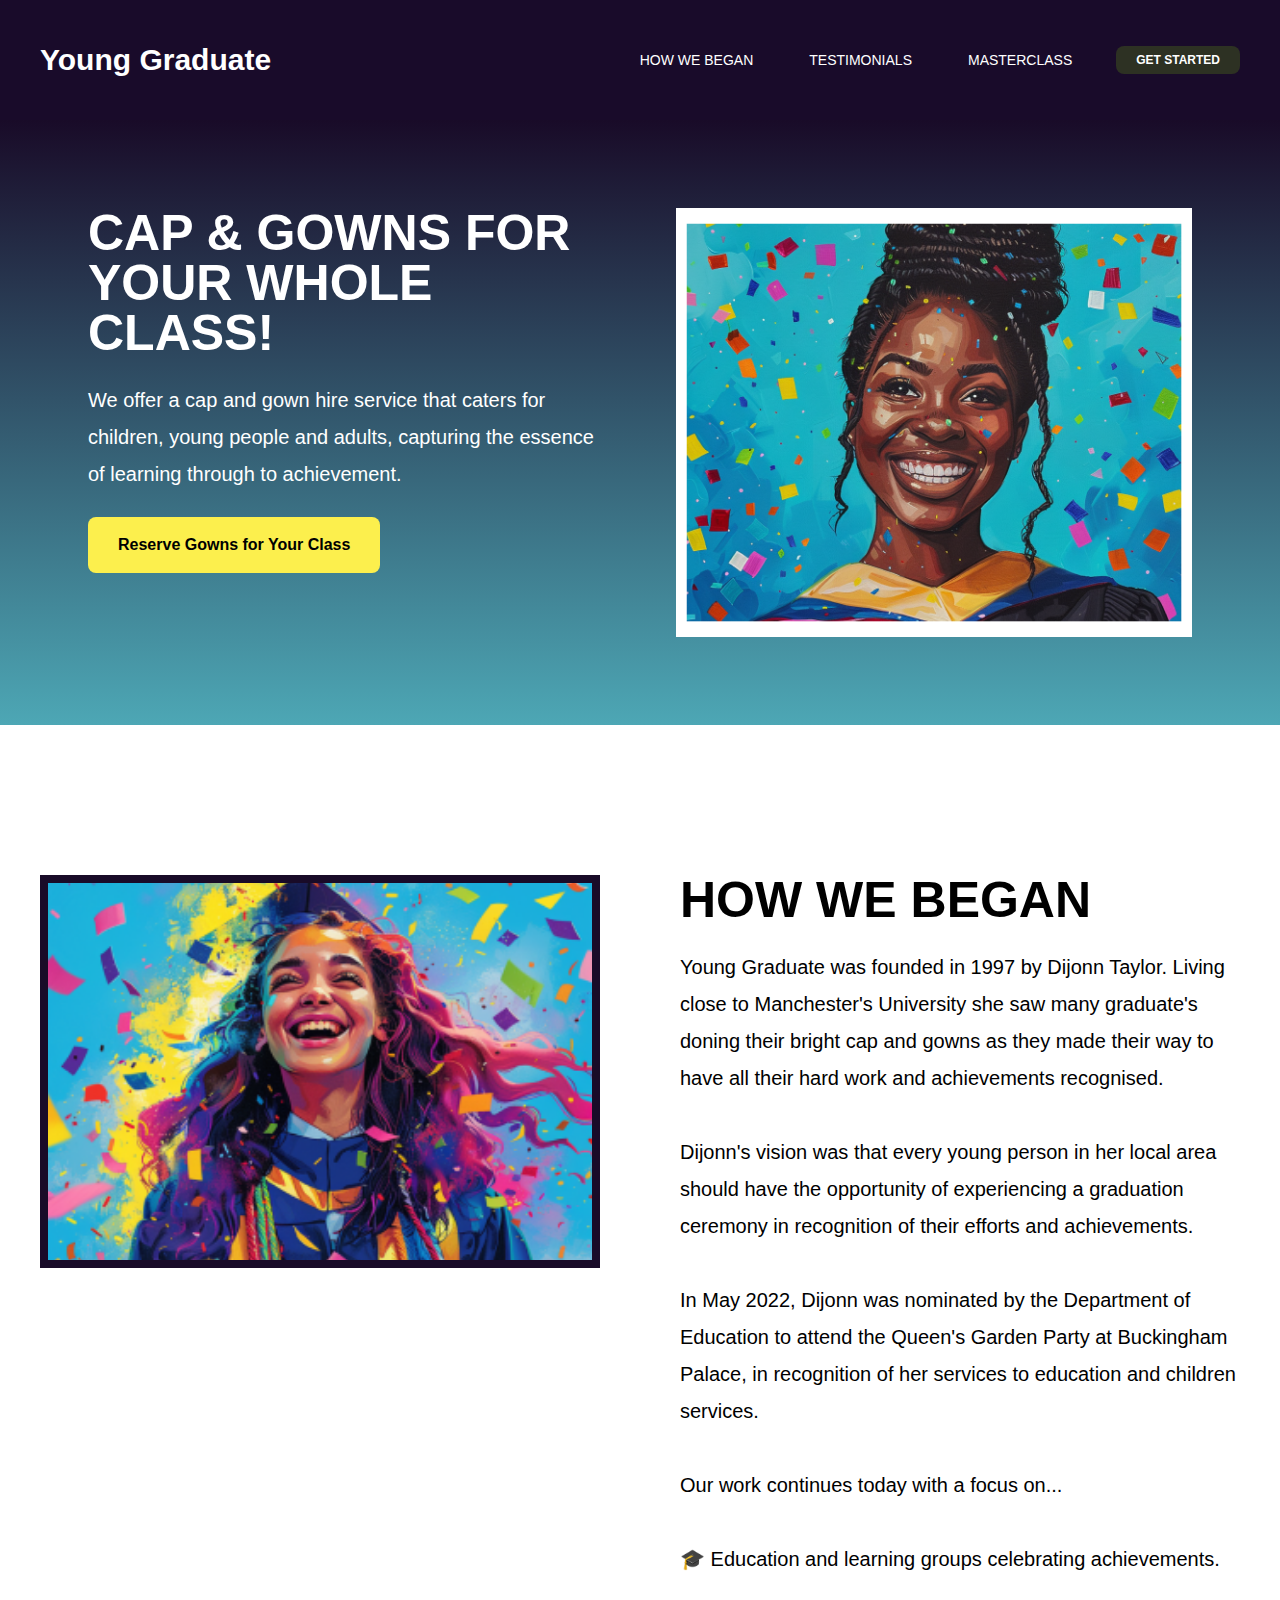
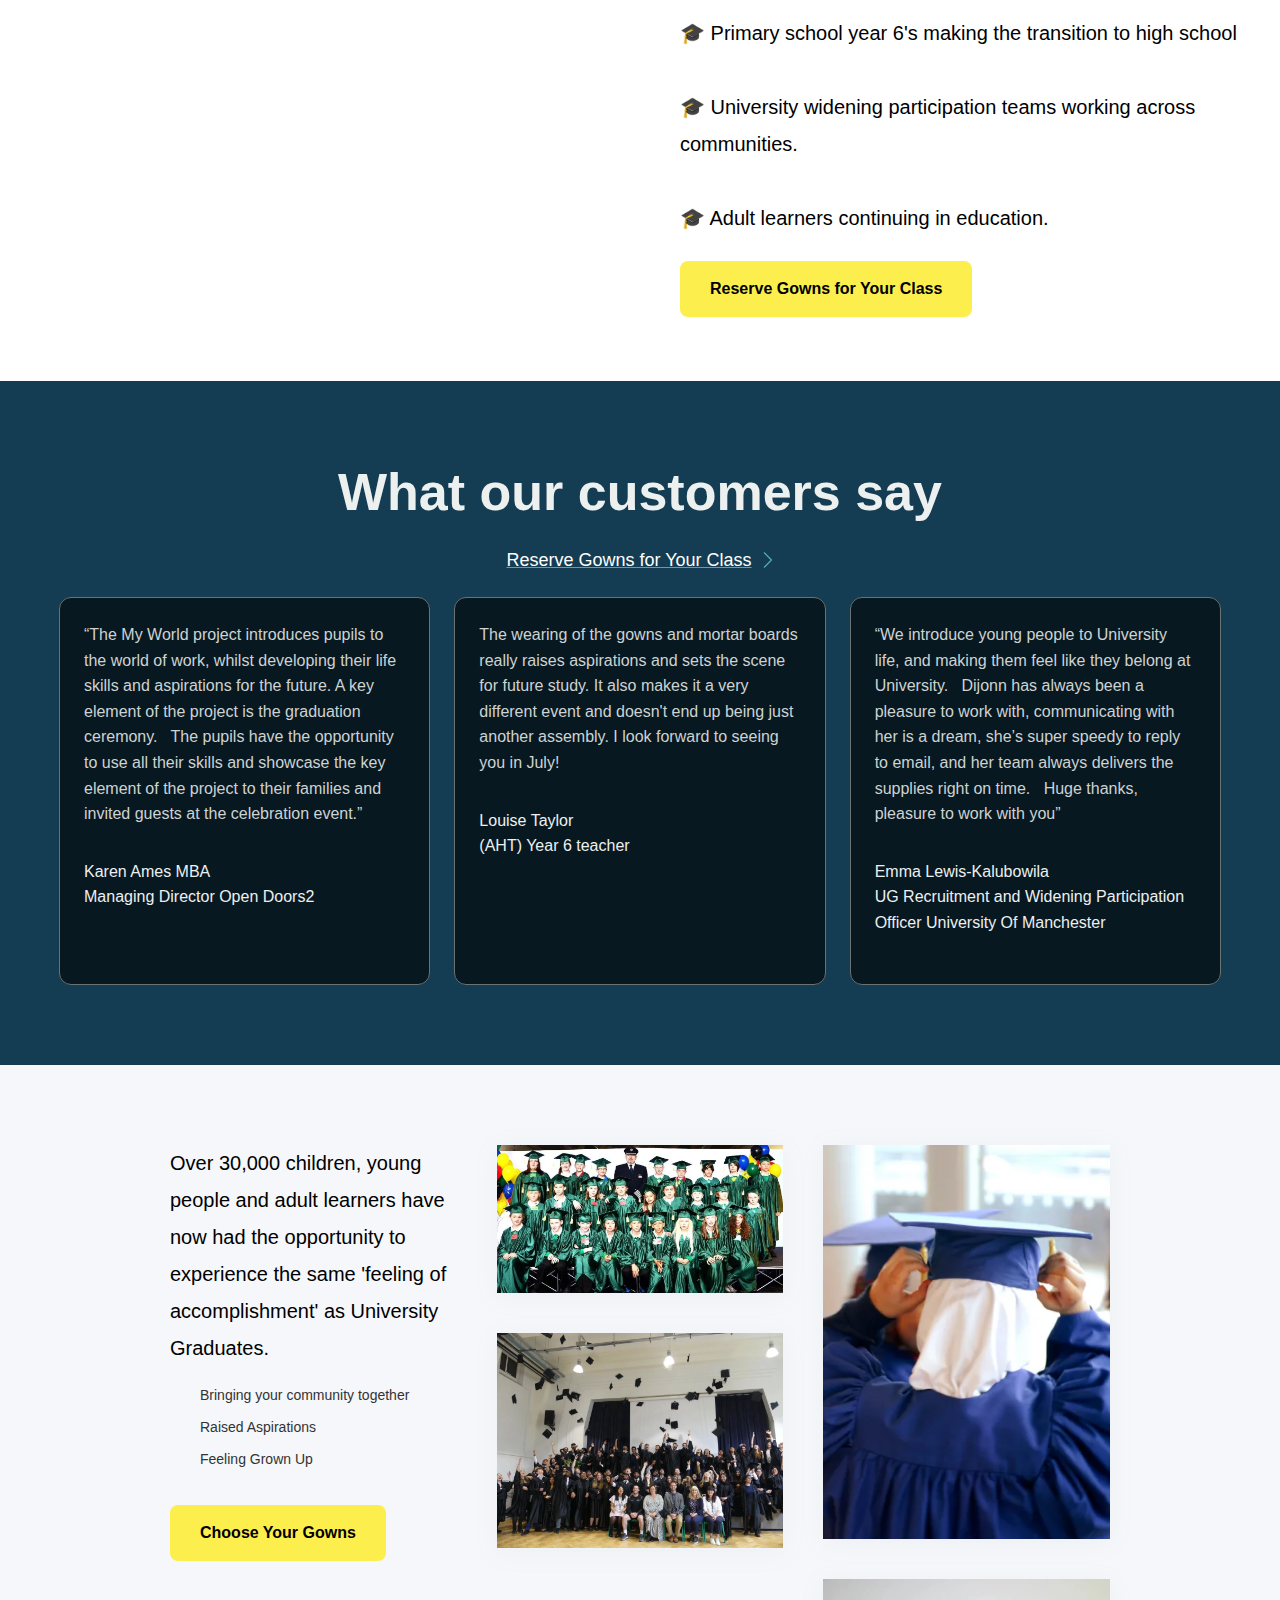
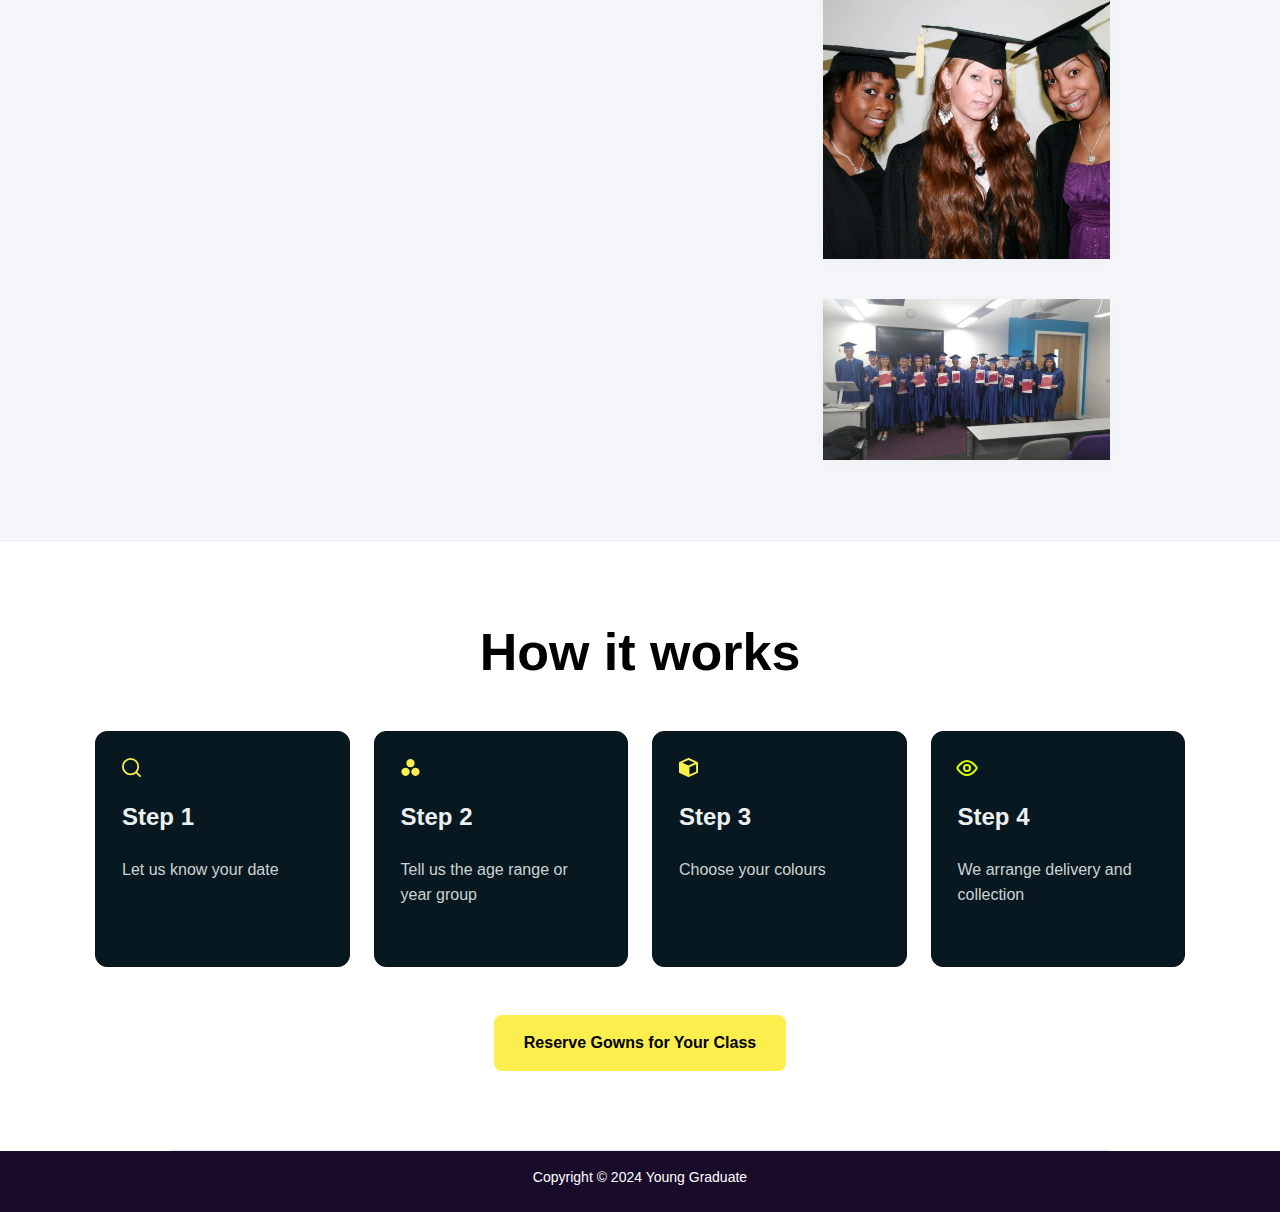
==== index.html @ 4c91e2ab "Add files via upload" ====
<!DOCTYPE html><!--  This site was created in Webflow. https://webflow.com  --><!--  Last Published: Mon Jul 22 2024 13:23:49 GMT+0000 (Coordinated Universal Time)  -->
<html data-wf-page="6639ddc9358cb6821ed180c1" data-wf-site="6639ddc8358cb6821ed180b4">
<head>
  <meta charset="utf-8">
  <title>Young Graduate</title>
  <meta content="width=device-width, initial-scale=1" name="viewport">
  <meta content="Webflow" name="generator">
  <link href="css/normalize.css" rel="stylesheet" type="text/css">
  <link href="css/webflow.css" rel="stylesheet" type="text/css">
  <link href="css/young-graduate.webflow.css" rel="stylesheet" type="text/css">
  <link href="https://fonts.googleapis.com" rel="preconnect">
  <link href="https://fonts.gstatic.com" rel="preconnect" crossorigin="anonymous">
  <script src="https://ajax.googleapis.com/ajax/libs/webfont/1.6.26/webfont.js" type="text/javascript"></script>
  <script type="text/javascript">WebFont.load({  google: {    families: ["Montserrat:100,100italic,200,200italic,300,300italic,400,400italic,500,500italic,600,600italic,700,700italic,800,800italic,900,900italic","Ubuntu:300,300italic,400,400italic,500,500italic,700,700italic","Open Sans:300,300italic,400,400italic,600,600italic,700,700italic,800,800italic","Droid Sans:400,700"]  }});</script>
  <script type="text/javascript">!function(o,c){var n=c.documentElement,t=" w-mod-";n.className+=t+"js",("ontouchstart"in o||o.DocumentTouch&&c instanceof DocumentTouch)&&(n.className+=t+"touch")}(window,document);</script>
  <link href="images/favicon.jpg" rel="shortcut icon" type="image/x-icon">
  <link href="images/webclip.jpg" rel="apple-touch-icon">
</head>
<body>
  <div data-animation="default" data-collapse="medium" data-duration="400" data-easing="ease" data-easing2="ease" role="banner" class="navbar-logo-left-12 w-nav">
    <div class="navbarcontainer-10 w-container">
      <div class="navbar-content-8">
        <div class="navbar-brand-8">
          <h1 class="heading-2">Young Graduate</h1>
        </div>
        <nav role="navigation" class="navbar-menu-8 w-nav-menu">
          <a href="#How" class="navbar-link-10 w-nav-link">
            <div class="text-114">How we began</div>
          </a>
          <a href="#Customers" class="navbar-link-10 w-nav-link">
            <div class="text-114">Testimonials</div>
          </a>
          <a href="masterclass.html" class="navbar-link-10 w-nav-link">
            <div class="text-114">Masterclass</div>
          </a>
          <a href="#" class="navbar-button-6 w-nav-link">
            <div class="text-115">Get started</div>
          </a>
        </nav>
      </div>
      <div class="w-nav-button">
        <div class="w-icon-nav-menu"></div>
      </div>
    </div>
  </div>
  <div class="new-page-11">
    <div class="section-5">
      <div class="container-12">
        <div class="_2-columns-9">
          <div class="column-69">
            <div class="text-116">CAP &amp; GOWNS FOR YOUR WHOLE CLASS!</div>
            <div class="text-117">We offer a cap and gown hire service that caters for children, young people and adults, capturing the essence of learning through to achievement.</div>
            <a href="https://tally.so/r/wblyv0" class="frame-12">
              <div class="text-118">Reserve Gowns for Your Class</div>
            </a>
          </div>
          <div class="column-70"><img src="images/Rectangle-6.png" loading="lazy" width="530" height="429" alt="" srcset="images/Rectangle-6-p-500.png 500w, images/Rectangle-6.png 530w" sizes="(max-width: 479px) 90vw, (max-width: 646px) 82vw, (max-width: 991px) 530px, (max-width: 1919px) 42vw, 516px" class="rectangle-15"></div>
        </div>
      </div>
    </div>
    <section id="How" class="hero-heading-right-6">
      <div class="container-14">
        <div class="column-71">
          <div class="image-wrapper-20"><img src="images/Image_1.png" loading="lazy" width="560" height="392.90045166015625" alt="" class="image-31"></div>
        </div>
        <div class="column-72 hmo">
          <div class="column-72 hmo">
            <div class="text-116 black">HOW WE BEGAN</div>
            <div class="text-117 black">Young Graduate was founded in 1997 by Dijonn Taylor. Living close to Manchester&#x27;s University she saw many graduate&#x27;s doning their bright cap and gowns as they made their way to have all their hard work and achievements recognised.   <br><br>Dijonn&#x27;s vision was that every young person in her local area should have the opportunity of experiencing a graduation ceremony in recognition of their efforts and achievements. <br><br>In May 2022, Dijonn was nominated by the Department of Education to attend the Queen&#x27;s Garden Party at Buckingham Palace, in recognition of her services to education and children services.<br><br>Our work continues today with a focus on...<br>‍<br>🎓 Education and learning groups celebrating achievements.<br>‍<br>🎓 Primary school year 6&#x27;s making the transition to high school<br>‍<br>🎓 University widening participation teams working across communities.<br>‍<br>🎓 Adult learners continuing in education.</div>
          </div>
          <a href="https://tally.so/r/wblyv0" class="frame-12">
            <div class="text-118">Reserve Gowns for Your Class</div>
          </a>
        </div>
      </div>
    </section>
    <section id="Customers" class="testimonial-column-light-4">
      <div class="fn-section overflow-none customers">
        <div class="fn-container-grid">
          <div id="w-node-_01c81bce-4d0f-d58e-8765-a3ea8e7ef500-1ed180c1" class="fn-column-center">
            <h2 class="fn-heading-2">What our customers say</h2>
            <a data-w-id="01c81bce-4d0f-d58e-8765-a3ea8e7ef507" href="https://tally.so/r/wblyv0" class="fn-link-with-arrow w-inline-block">
              <div class="text-block">Reserve Gowns for Your Class</div>
              <div class="fn-link-arrow w-embed"><svg width="100%" height="100%" viewbox="0 0 7 13" fill="none" xmlns="http://www.w3.org/2000/svg">
                  <path d="M1 11.5L6 6.5L1 1.5" stroke="currentColor" stroke-linecap="square" stroke-linejoin="round"></path>
                </svg></div>
            </a>
          </div>
          <div id="w-node-_01c81bce-4d0f-d58e-8765-a3ea8e7ef50b-1ed180c1" class="fn-testimonial-wrapper">
            <a href="#" class="fn-slide-item-wrapper-testimonial w-inline-block">
              <p class="fn-paragraph">“The My World project introduces pupils to the world of work, whilst developing their life skills and aspirations for the future. A key element of the project is the graduation ceremony.   The pupils have the opportunity to use all their skills and showcase the key element of the project to their families and invited guests at the celebration event.”</p>
              <div class="fn-author-wrapper">
                <div class="fn-column">
                  <div>Karen Ames MBA </div>
                  <div>Managing Director Open Doors2</div>
                </div>
              </div>
              <div class="spacer-s"></div>
            </a>
            <a href="#" class="fn-slide-item-wrapper-testimonial w-inline-block">
              <p class="fn-paragraph">The wearing of the gowns and mortar boards really raises aspirations and sets the scene for future study. It also makes it a very different event and doesn&#x27;t end up being just another assembly. I look forward to seeing you in July!</p>
              <div class="fn-author-wrapper">
                <div class="fn-column">
                  <div>Louise Taylor </div>
                  <div>(AHT) Year 6 teacher</div>
                </div>
              </div>
            </a>
            <a href="#" class="fn-slide-item-wrapper-testimonial w-inline-block">
              <p class="fn-paragraph">“We introduce young people to University life, and making them feel like they belong at University.   Dijonn has always been a pleasure to work with, communicating with her is a dream, she’s super speedy to reply to email, and her team always delivers the supplies right on time.   Huge thanks, pleasure to work with you”</p>
              <div class="fn-author-wrapper">
                <div class="fn-column">
                  <div>Emma Lewis-Kalubowila</div>
                  <div>UG Recruitment and Widening Participation Officer University Of Manchester</div>
                </div>
              </div>
              <div class="spacer-s"></div>
            </a>
          </div>
        </div>
      </div>
    </section>
    <section class="gallery-overview">
      <div class="container-17">
        <div class="gallery-wrapper">
          <div id="w-node-_75c6234e-f6b8-1901-1a26-74a6c332af6a-1ed180c1" class="gallery-block">
            <p class="text-117 black">Over 30,000 children, young people and adult learners have now had the opportunity to experience the same &#x27;feeling of accomplishment&#x27; as University Graduates.<br></p>
            <div class="gallery-features-block">
              <ul role="list" class="gallery-list w-list-unstyled">
                <li>
                  <div class="gallery-feature">Bringing your community together</div>
                </li>
                <li>
                  <div class="gallery-feature">Raised Aspirations</div>
                </li>
                <li>
                  <div class="gallery-feature">Feeling Grown Up</div>
                </li>
              </ul>
            </div>
            <a href="https://tally.so/r/wblyv0" class="frame-12">
              <div class="text-124">Choose Your Gowns </div>
            </a>
          </div>
          <div id="w-node-_75c6234e-f6b8-1901-1a26-74a6c332af7c-1ed180c1" class="gallery-grid"><img src="images/1721159788851_1.webp" loading="lazy" id="w-node-_75c6234e-f6b8-1901-1a26-74a6c332af7d-1ed180c1" sizes="(max-width: 479px) 94vw, (max-width: 767px) 45vw, (max-width: 991px) 43vw, (max-width: 1919px) 29vw, 286.6640625px" alt="" srcset="images/1721159788851_11721159788851.webp 500w, images/1721159788851_11721159788851.webp 800w, images/1721159788851_11721159788851.webp 1080w, images/1721159788851_1.webp 1511w" class="gallery-image shadow-two"><img src="images/1721159788202_1.webp" loading="lazy" id="w-node-_75c6234e-f6b8-1901-1a26-74a6c332af7e-1ed180c1" sizes="(max-width: 479px) 94vw, (max-width: 767px) 45vw, (max-width: 991px) 43vw, (max-width: 1919px) 29vw, 286.6640625px" alt="" srcset="images/1721159788202_11721159788202.webp 500w, images/1721159788202_11721159788202.webp 800w, images/1721159788202_11721159788202.webp 1080w, images/1721159788202_11721159788202.webp 1600w, images/1721159788202_11721159788202.webp 2000w, images/1721159788202_1.webp 2048w" class="gallery-image shadow-two"><img src="images/5baa3e7d6bf0beec39642d94_Grown-3_1.webp" loading="lazy" id="w-node-_75c6234e-f6b8-1901-1a26-74a6c332af80-1ed180c1" sizes="(max-width: 479px) 94vw, (max-width: 767px) 45vw, (max-width: 991px) 43vw, (max-width: 1919px) 29vw, 286.6640625px" alt="" srcset="images/5baa3e7d6bf0beec39642d94_Grown-3_15baa3e7d6bf0beec39642d94_Grown-3.webp 500w, images/5baa3e7d6bf0beec39642d94_Grown-3_15baa3e7d6bf0beec39642d94_Grown-3.webp 800w, images/5baa3e7d6bf0beec39642d94_Grown-3_1.webp 1000w" class="gallery-image shadow-two"></div>
          <div id="w-node-_75c6234e-f6b8-1901-1a26-74a6c332af81-1ed180c1" class="gallery-grid"><img src="images/YoungGradImg-2.webp" loading="lazy" id="w-node-_75c6234e-f6b8-1901-1a26-74a6c332af82-1ed180c1" alt="" class="gallery-image shadow-two"><img src="images/Grown-p-1600_1.webp" loading="lazy" width="652.5" id="w-node-_75c6234e-f6b8-1901-1a26-74a6c332af84-1ed180c1" alt="" srcset="images/Grown-p-1600_1-p-1600.webp 500w, images/Grown-p-1600_1-p-1600.webp 800w, images/Grown-p-1600_1-p-1600.webp 1080w, images/Grown-p-1600_1.webp 1600w" sizes="(max-width: 479px) 94vw, (max-width: 767px) 45vw, (max-width: 991px) 43vw, (max-width: 1919px) 29vw, 286.6640625px" class="gallery-image shadow-two"><img src="images/1584696976086_1.webp" loading="lazy" id="w-node-_75c6234e-f6b8-1901-1a26-74a6c332af85-1ed180c1" sizes="(max-width: 479px) 94vw, (max-width: 767px) 45vw, (max-width: 991px) 43vw, (max-width: 1919px) 29vw, 286.6640625px" alt="" srcset="images/1584696976086_11584696976086.webp 500w, images/1584696976086_11584696976086.webp 800w, images/1584696976086_11584696976086.webp 1080w, images/1584696976086_1.webp 1536w" class="gallery-image shadow-two"></div>
        </div>
      </div>
    </section>
    <div id="Work" class="fn-section">
      <div class="fn-container-grid">
        <div id="w-node-_9ce331f0-95e3-65b1-43a9-a5beef39ff6e-1ed180c1" class="fn-column heading">
          <h2 class="fn-heading-6">How it works</h2>
        </div>
        <a id="w-node-_9ce331f0-95e3-65b1-43a9-a5beef39ff73-1ed180c1" href="#" class="fn-features-card w-inline-block">
          <div class="fn-features-icon w-embed"><svg width="100%" height="100%" viewbox="0 0 21 21" fill="none" xmlns="http://www.w3.org/2000/svg">
              <path d="M20 20L15.514 15.506M18 9.5C18 11.7543 17.1045 13.9163 15.5104 15.5104C13.9163 17.1045 11.7543 18 9.5 18C7.24566 18 5.08365 17.1045 3.48959 15.5104C1.89553 13.9163 1 11.7543 1 9.5C1 7.24566 1.89553 5.08365 3.48959 3.48959C5.08365 1.89553 7.24566 1 9.5 1C11.7543 1 13.9163 1.89553 15.5104 3.48959C17.1045 5.08365 18 7.24566 18 9.5V9.5Z" stroke="currentColor" stroke-width="2" stroke-linecap="round"></path>
            </svg></div>
          <div class="fn-heading-5">Step 1</div>
          <p class="fn-paragraph">Let us know your date</p>
        </a>
        <a id="w-node-_9ce331f0-95e3-65b1-43a9-a5beef39ff7d-1ed180c1" href="#" class="fn-features-card w-inline-block">
          <div class="fn-features-icon w-embed"><svg width="100%" height="100%" viewbox="0 0 22 20" fill="none" xmlns="http://www.w3.org/2000/svg">
              <path d="M15.7998 5.04414C15.7998 2.40414 13.6518 0.244141 10.9998 0.244141C8.3478 0.244141 6.1998 2.40414 6.1998 5.04414C6.1998 7.69614 8.3478 9.84414 10.9998 9.84414C13.6518 9.84414 15.7998 7.69614 15.7998 5.04414ZM2.8878 10.7921C2.34138 11.1061 1.86223 11.5248 1.47778 12.0242C1.09332 12.5236 0.811101 13.0938 0.64726 13.7024C0.48342 14.3109 0.441176 14.9458 0.522946 15.5707C0.604716 16.1956 0.808895 16.7982 1.1238 17.3441C1.76052 18.4483 2.80967 19.2544 4.04058 19.5852C5.27148 19.916 6.58337 19.7444 7.6878 19.1081C8.23387 18.7922 8.71236 18.3718 9.09594 17.8709C9.47953 17.3701 9.76069 16.7986 9.92338 16.189C10.0861 15.5795 10.1271 14.9439 10.0441 14.3185C9.96116 13.6931 9.75581 13.0902 9.4398 12.5441C8.1198 10.2521 5.1798 9.47214 2.8878 10.7921ZM14.3118 19.1081C16.6158 20.4281 19.5438 19.6481 20.8758 17.3561C22.1958 15.0521 21.4158 12.1241 19.1118 10.7921C16.8198 9.47214 13.8798 10.2521 12.5598 12.5441C12.2438 13.0902 12.0384 13.6931 11.9555 14.3185C11.8725 14.9439 11.9135 15.5795 12.0762 16.189C12.2389 16.7986 12.5201 17.3701 12.9037 17.8709C13.2872 18.3718 13.7657 18.7922 14.3118 19.1081Z" fill="currentColor"></path>
            </svg></div>
          <div class="fn-heading-5">Step 2</div>
          <p class="fn-paragraph">Tell us the age range or year group</p>
        </a>
        <a id="w-node-_9ce331f0-95e3-65b1-43a9-a5beef39ff87-1ed180c1" href="#" class="fn-features-card w-inline-block">
          <div class="fn-features-icon w-embed"><svg width="100%" height="100%" viewbox="0 0 20 20" fill="none" xmlns="http://www.w3.org/2000/svg">
              <path d="M19.406 4.08626L10.406 0.0862548C10.278 0.0293847 10.1395 0 9.9995 0C9.85946 0 9.72097 0.0293847 9.593 0.0862548L0.593 4.08626C0.573 4.09525 0.559 4.11025 0.539 4.12125C0.511 4.13525 0.481 4.14425 0.455 4.16125C0.433 4.17625 0.416 4.19526 0.395 4.21126C0.321903 4.26558 0.257789 4.33104 0.205 4.40526C0.185 4.43326 0.164 4.45825 0.146 4.48625C0.116237 4.5391 0.0908196 4.59429 0.0699999 4.65125C0.0609999 4.67825 0.047 4.70326 0.039 4.73026C0.0138855 4.81809 0.000766547 4.90891 0 5.00025V15.0003C0 15.3963 0.232 15.7533 0.594 15.9143L9.594 19.9143C9.724 19.9723 9.862 20.0003 10 20.0003C10.1392 19.9967 10.2762 19.964 10.402 19.9043L10.406 19.9143L19.406 15.9143C19.5829 15.8358 19.7332 15.7077 19.8386 15.5454C19.9441 15.3832 20.0002 15.1938 20 15.0003V5.00025C20.0002 4.80674 19.9441 4.61735 19.8386 4.4551C19.7332 4.29284 19.5829 4.16471 19.406 4.08626ZM10 2.09525L16.538 5.00025L10 7.90525L8.692 7.32425L3.463 5.00025L10 2.09525ZM11 17.4613V9.65025L18 6.53925V14.3513L11 17.4613Z" fill="currentColor"></path>
            </svg></div>
          <div class="fn-heading-5">Step 3</div>
          <p class="fn-paragraph">Choose your colours</p>
        </a>
        <a id="w-node-_9ce331f0-95e3-65b1-43a9-a5beef39ff91-1ed180c1" href="#" class="fn-features-card w-inline-block">
          <div class="fn-features-icon w-embed"><svg width="22" height="16" viewbox="0 0 22 16" fill="none" xmlns="http://www.w3.org/2000/svg">
              <path d="M20.2565 6.962C20.7305 7.582 20.7305 8.419 20.2565 9.038C18.7635 10.987 15.1815 15 10.9995 15C6.81752 15 3.23552 10.987 1.74252 9.038C1.51191 8.74113 1.38672 8.37592 1.38672 8C1.38672 7.62408 1.51191 7.25887 1.74252 6.962C3.23552 5.013 6.81752 1 10.9995 1C15.1815 1 18.7635 5.013 20.2565 6.962V6.962Z" stroke="#DDFF00" stroke-width="2" stroke-linecap="round" stroke-linejoin="round"></path>
              <path d="M11 11C12.6569 11 14 9.65685 14 8C14 6.34315 12.6569 5 11 5C9.34315 5 8 6.34315 8 8C8 9.65685 9.34315 11 11 11Z" stroke="#DDFF00" stroke-width="2" stroke-linecap="round" stroke-linejoin="round"></path>
            </svg></div>
          <div class="fn-heading-5">Step 4</div>
          <p class="fn-paragraph">We arrange delivery and collection</p>
        </a>
      </div>
      <a href="https://tally.so/r/wblyv0" class="frame-12">
        <div class="text-124">Reserve Gowns for Your Class</div>
      </a>
    </div>
    <div class="footer-3 home">
      <div class="copyright-8">
        <div class="text-129">Copyright © 2024 Young Graduate</div>
      </div>
    </div>
  </div>
  <script src="https://d3e54v103j8qbb.cloudfront.net/js/jquery-3.5.1.min.dc5e7f18c8.js?site=6639ddc8358cb6821ed180b4" type="text/javascript" integrity="sha256-9/aliU8dGd2tb6OSsuzixeV4y/faTqgFtohetphbbj0=" crossorigin="anonymous"></script>
  <script src="js/webflow.js" type="text/javascript"></script>
</body>
</html>
---- css/webflow.css ----
@font-face {
  font-family: 'webflow-icons';
  src: url("[data-uri]") format('truetype');
  font-weight: normal;
  font-style: normal;
}
[class^="w-icon-"],
[class*=" w-icon-"] {
  /* use !important to prevent issues with browser extensions that change fonts */
  font-family: 'webflow-icons' !important;
  speak: none;
  font-style: normal;
  font-weight: normal;
  font-variant: normal;
  text-transform: none;
  line-height: 1;
  /* Better Font Rendering =========== */
  -webkit-font-smoothing: antialiased;
  -moz-osx-font-smoothing: grayscale;
}
.w-icon-slider-right:before {
  content: "\e600";
}
.w-icon-slider-left:before {
  content: "\e601";
}
.w-icon-nav-menu:before {
  content: "\e602";
}
.w-icon-arrow-down:before,
.w-icon-dropdown-toggle:before {
  content: "\e603";
}
.w-icon-file-upload-remove:before {
  content: "\e900";
}
.w-icon-file-upload-icon:before {
  content: "\e903";
}
* {
  -webkit-box-sizing: border-box;
  -moz-box-sizing: border-box;
  box-sizing: border-box;
}
html {
  height: 100%;
}
body {
  margin: 0;
  min-height: 100%;
  background-color: #fff;
  font-family: Arial, sans-serif;
  font-size: 14px;
  line-height: 20px;
  color: #333;
}
img {
  max-width: 100%;
  vertical-align: middle;
  display: inline-block;
}
html.w-mod-touch * {
  background-attachment: scroll !important;
}
.w-block {
  display: block;
}
.w-inline-block {
  max-width: 100%;
  display: inline-block;
}
.w-clearfix:before,
.w-clearfix:after {
  content: " ";
  display: table;
  grid-column-start: 1;
  grid-row-start: 1;
  grid-column-end: 2;
  grid-row-end: 2;
}
.w-clearfix:after {
  clear: both;
}
.w-hidden {
  display: none;
}
.w-button {
  display: inline-block;
  padding: 9px 15px;
  background-color: #3898EC;
  color: white;
  border: 0;
  line-height: inherit;
  text-decoration: none;
  cursor: pointer;
  border-radius: 0;
}
input.w-button {
  -webkit-appearance: button;
}
html[data-w-dynpage] [data-w-cloak] {
  color: transparent !important;
}
.w-code-block {
  margin: unset;
}
pre.w-code-block code {
  all: inherit;
}
.w-webflow-badge,
.w-webflow-badge * {
  position: static;
  left: auto;
  top: auto;
  right: auto;
  bottom: auto;
  z-index: auto;
  display: block;
  visibility: visible;
  overflow: visible;
  overflow-x: visible;
  overflow-y: visible;
  box-sizing: border-box;
  width: auto;
  height: auto;
  max-height: none;
  max-width: none;
  min-height: 0;
  min-width: 0;
  margin: 0;
  padding: 0;
  float: none;
  clear: none;
  border: 0 none transparent;
  border-radius: 0;
  background: none;
  background-image: none;
  background-position: 0% 0%;
  background-size: auto auto;
  background-repeat: repeat;
  background-origin: padding-box;
  background-clip: border-box;
  background-attachment: scroll;
  background-color: transparent;
  box-shadow: none;
  opacity: 1;
  transform: none;
  transition: none;
  direction: ltr;
  font-family: inherit;
  font-weight: inherit;
  color: inherit;
  font-size: inherit;
  line-height: inherit;
  font-style: inherit;
  font-variant: inherit;
  text-align: inherit;
  letter-spacing: inherit;
  text-decoration: inherit;
  text-indent: 0;
  text-transform: inherit;
  list-style-type: disc;
  text-shadow: none;
  font-smoothing: auto;
  vertical-align: baseline;
  cursor: inherit;
  white-space: inherit;
  word-break: normal;
  word-spacing: normal;
  word-wrap: normal;
}
.w-webflow-badge {
  position: fixed !important;
  display: inline-block !important;
  visibility: visible !important;
  z-index: 2147483647 !important;
  top: auto !important;
  right: 12px !important;
  bottom: 12px !important;
  left: auto !important;
  color: #aaadb0 !important;
  background-color: #fff !important;
  border-radius: 3px !important;
  padding: 6px !important;
  font-size: 12px !important;
  opacity: 1 !important;
  line-height: 14px !important;
  text-decoration: none !important;
  transform: none !important;
  margin: 0 !important;
  width: auto !important;
  height: auto !important;
  overflow: visible !important;
  white-space: nowrap;
  box-shadow: 0 0 0 1px rgba(0, 0, 0, 0.1), 0px 1px 3px rgba(0, 0, 0, 0.1);
  cursor: pointer;
}
.w-webflow-badge > img {
  display: inline-block !important;
  visibility: visible !important;
  opacity: 1 !important;
  vertical-align: middle !important;
}
h1,
h2,
h3,
h4,
h5,
h6 {
  font-weight: bold;
  margin-bottom: 10px;
}
h1 {
  font-size: 38px;
  line-height: 44px;
  margin-top: 20px;
}
h2 {
  font-size: 32px;
  line-height: 36px;
  margin-top: 20px;
}
h3 {
  font-size: 24px;
  line-height: 30px;
  margin-top: 20px;
}
h4 {
  font-size: 18px;
  line-height: 24px;
  margin-top: 10px;
}
h5 {
  font-size: 14px;
  line-height: 20px;
  margin-top: 10px;
}
h6 {
  font-size: 12px;
  line-height: 18px;
  margin-top: 10px;
}
p {
  margin-top: 0;
  margin-bottom: 10px;
}
blockquote {
  margin: 0 0 10px 0;
  padding: 10px 20px;
  border-left: 5px solid #E2E2E2;
  font-size: 18px;
  line-height: 22px;
}
figure {
  margin: 0;
  margin-bottom: 10px;
}
figcaption {
  margin-top: 5px;
  text-align: center;
}
ul,
ol {
  margin-top: 0px;
  margin-bottom: 10px;
  padding-left: 40px;
}
.w-list-unstyled {
  padding-left: 0;
  list-style: none;
}
.w-embed:before,
.w-embed:after {
  content: " ";
  display: table;
  grid-column-start: 1;
  grid-row-start: 1;
  grid-column-end: 2;
  grid-row-end: 2;
}
.w-embed:after {
  clear: both;
}
.w-video {
  width: 100%;
  position: relative;
  padding: 0;
}
.w-video iframe,
.w-video object,
.w-video embed {
  position: absolute;
  top: 0;
  left: 0;
  width: 100%;
  height: 100%;
  border: none;
}
fieldset {
  padding: 0;
  margin: 0;
  border: 0;
}
button,
[type='button'],
[type='reset'] {
  border: 0;
  cursor: pointer;
  -webkit-appearance: button;
}
.w-form {
  margin: 0 0 15px;
}
.w-form-done {
  display: none;
  padding: 20px;
  text-align: center;
  background-color: #dddddd;
}
.w-form-fail {
  display: none;
  margin-top: 10px;
  padding: 10px;
  background-color: #ffdede;
}
label {
  display: block;
  margin-bottom: 5px;
  font-weight: bold;
}
.w-input,
.w-select {
  display: block;
  width: 100%;
  height: 38px;
  padding: 8px 12px;
  margin-bottom: 10px;
  font-size: 14px;
  line-height: 1.42857143;
  color: #333333;
  vertical-align: middle;
  background-color: #ffffff;
  border: 1px solid #cccccc;
}
.w-input:-moz-placeholder,
.w-select:-moz-placeholder {
  color: #999;
}
.w-input::-moz-placeholder,
.w-select::-moz-placeholder {
  color: #999;
  opacity: 1;
}
.w-input::-webkit-input-placeholder,
.w-select::-webkit-input-placeholder {
  color: #999;
}
.w-input:focus,
.w-select:focus {
  border-color: #3898EC;
  outline: 0;
}
.w-input[disabled],
.w-select[disabled],
.w-input[readonly],
.w-select[readonly],
fieldset[disabled] .w-input,
fieldset[disabled] .w-select {
  cursor: not-allowed;
}
.w-input[disabled]:not(.w-input-disabled),
.w-select[disabled]:not(.w-input-disabled),
.w-input[readonly],
.w-select[readonly],
fieldset[disabled]:not(.w-input-disabled) .w-input,
fieldset[disabled]:not(.w-input-disabled) .w-select {
  background-color: #eeeeee;
}
textarea.w-input,
textarea.w-select {
  height: auto;
}
.w-select {
  background-color: #f3f3f3;
}
.w-select[multiple] {
  height: auto;
}
.w-form-label {
  display: inline-block;
  cursor: pointer;
  font-weight: normal;
  margin-bottom: 0px;
}
.w-radio {
  display: block;
  margin-bottom: 5px;
  padding-left: 20px;
}
.w-radio:before,
.w-radio:after {
  content: " ";
  display: table;
  grid-column-start: 1;
  grid-row-start: 1;
  grid-column-end: 2;
  grid-row-end: 2;
}
.w-radio:after {
  clear: both;
}
.w-radio-input {
  margin: 4px 0 0;
  line-height: normal;
  float: left;
  margin-left: -20px;
}
.w-radio-input {
  margin-top: 3px;
}
.w-file-upload {
  display: block;
  margin-bottom: 10px;
}
.w-file-upload-input {
  width: 0.1px;
  height: 0.1px;
  opacity: 0;
  overflow: hidden;
  position: absolute;
  z-index: -100;
}
.w-file-upload-default,
.w-file-upload-uploading,
.w-file-upload-success {
  display: inline-block;
  color: #333333;
}
.w-file-upload-error {
  display: block;
  margin-top: 10px;
}
.w-file-upload-default.w-hidden,
.w-file-upload-uploading.w-hidden,
.w-file-upload-error.w-hidden,
.w-file-upload-success.w-hidden {
  display: none;
}
.w-file-upload-uploading-btn {
  display: flex;
  font-size: 14px;
  font-weight: normal;
  cursor: pointer;
  margin: 0;
  padding: 8px 12px;
  border: 1px solid #cccccc;
  background-color: #fafafa;
}
.w-file-upload-file {
  display: flex;
  flex-grow: 1;
  justify-content: space-between;
  margin: 0;
  padding: 8px 9px 8px 11px;
  border: 1px solid #cccccc;
  background-color: #fafafa;
}
.w-file-upload-file-name {
  font-size: 14px;
  font-weight: normal;
  display: block;
}
.w-file-remove-link {
  margin-top: 3px;
  margin-left: 10px;
  width: auto;
  height: auto;
  padding: 3px;
  display: block;
  cursor: pointer;
}
.w-icon-file-upload-remove {
  margin: auto;
  font-size: 10px;
}
.w-file-upload-error-msg {
  display: inline-block;
  color: #ea384c;
  padding: 2px 0;
}
.w-file-upload-info {
  display: inline-block;
  line-height: 38px;
  padding: 0 12px;
}
.w-file-upload-label {
  display: inline-block;
  font-size: 14px;
  font-weight: normal;
  cursor: pointer;
  margin: 0;
  padding: 8px 12px;
  border: 1px solid #cccccc;
  background-color: #fafafa;
}
.w-icon-file-upload-icon,
.w-icon-file-upload-uploading {
  display: inline-block;
  margin-right: 8px;
  width: 20px;
}
.w-icon-file-upload-uploading {
  height: 20px;
}
.w-container {
  margin-left: auto;
  margin-right: auto;
  max-width: 940px;
}
.w-container:before,
.w-container:after {
  content: " ";
  display: table;
  grid-column-start: 1;
  grid-row-start: 1;
  grid-column-end: 2;
  grid-row-end: 2;
}
.w-container:after {
  clear: both;
}
.w-container .w-row {
  margin-left: -10px;
  margin-right: -10px;
}
.w-row:before,
.w-row:after {
  content: " ";
  display: table;
  grid-column-start: 1;
  grid-row-start: 1;
  grid-column-end: 2;
  grid-row-end: 2;
}
.w-row:after {
  clear: both;
}
.w-row .w-row {
  margin-left: 0;
  margin-right: 0;
}
.w-col {
  position: relative;
  float: left;
  width: 100%;
  min-height: 1px;
  padding-left: 10px;
  padding-right: 10px;
}
.w-col .w-col {
  padding-left: 0;
  padding-right: 0;
}
.w-col-1 {
  width: 8.33333333%;
}
.w-col-2 {
  width: 16.66666667%;
}
.w-col-3 {
  width: 25%;
}
.w-col-4 {
  width: 33.33333333%;
}
.w-col-5 {
  width: 41.66666667%;
}
.w-col-6 {
  width: 50%;
}
.w-col-7 {
  width: 58.33333333%;
}
.w-col-8 {
  width: 66.66666667%;
}
.w-col-9 {
  width: 75%;
}
.w-col-10 {
  width: 83.33333333%;
}
.w-col-11 {
  width: 91.66666667%;
}
.w-col-12 {
  width: 100%;
}
.w-hidden-main {
  display: none !important;
}
@media screen and (max-width: 991px) {
  .w-container {
    max-width: 728px;
  }
  .w-hidden-main {
    display: inherit !important;
  }
  .w-hidden-medium {
    display: none !important;
  }
  .w-col-medium-1 {
    width: 8.33333333%;
  }
  .w-col-medium-2 {
    width: 16.66666667%;
  }
  .w-col-medium-3 {
    width: 25%;
  }
  .w-col-medium-4 {
    width: 33.33333333%;
  }
  .w-col-medium-5 {
    width: 41.66666667%;
  }
  .w-col-medium-6 {
    width: 50%;
  }
  .w-col-medium-7 {
    width: 58.33333333%;
  }
  .w-col-medium-8 {
    width: 66.66666667%;
  }
  .w-col-medium-9 {
    width: 75%;
  }
  .w-col-medium-10 {
    width: 83.33333333%;
  }
  .w-col-medium-11 {
    width: 91.66666667%;
  }
  .w-col-medium-12 {
    width: 100%;
  }
  .w-col-stack {
    width: 100%;
    left: auto;
    right: auto;
  }
}
@media screen and (max-width: 767px) {
  .w-hidden-main {
    display: inherit !important;
  }
  .w-hidden-medium {
    display: inherit !important;
  }
  .w-hidden-small {
    display: none !important;
  }
  .w-row,
  .w-container .w-row {
    margin-left: 0;
    margin-right: 0;
  }
  .w-col {
    width: 100%;
    left: auto;
    right: auto;
  }
  .w-col-small-1 {
    width: 8.33333333%;
  }
  .w-col-small-2 {
    width: 16.66666667%;
  }
  .w-col-small-3 {
    width: 25%;
  }
  .w-col-small-4 {
    width: 33.33333333%;
  }
  .w-col-small-5 {
    width: 41.66666667%;
  }
  .w-col-small-6 {
    width: 50%;
  }
  .w-col-small-7 {
    width: 58.33333333%;
  }
  .w-col-small-8 {
    width: 66.66666667%;
  }
  .w-col-small-9 {
    width: 75%;
  }
  .w-col-small-10 {
    width: 83.33333333%;
  }
  .w-col-small-11 {
    width: 91.66666667%;
  }
  .w-col-small-12 {
    width: 100%;
  }
}
@media screen and (max-width: 479px) {
  .w-container {
    max-width: none;
  }
  .w-hidden-main {
    display: inherit !important;
  }
  .w-hidden-medium {
    display: inherit !important;
  }
  .w-hidden-small {
    display: inherit !important;
  }
  .w-hidden-tiny {
    display: none !important;
  }
  .w-col {
    width: 100%;
  }
  .w-col-tiny-1 {
    width: 8.33333333%;
  }
  .w-col-tiny-2 {
    width: 16.66666667%;
  }
  .w-col-tiny-3 {
    width: 25%;
  }
  .w-col-tiny-4 {
    width: 33.33333333%;
  }
  .w-col-tiny-5 {
    width: 41.66666667%;
  }
  .w-col-tiny-6 {
    width: 50%;
  }
  .w-col-tiny-7 {
    width: 58.33333333%;
  }
  .w-col-tiny-8 {
    width: 66.66666667%;
  }
  .w-col-tiny-9 {
    width: 75%;
  }
  .w-col-tiny-10 {
    width: 83.33333333%;
  }
  .w-col-tiny-11 {
    width: 91.66666667%;
  }
  .w-col-tiny-12 {
    width: 100%;
  }
}
.w-widget {
  position: relative;
}
.w-widget-map {
  width: 100%;
  height: 400px;
}
.w-widget-map label {
  width: auto;
  display: inline;
}
.w-widget-map img {
  max-width: inherit;
}
.w-widget-map .gm-style-iw {
  text-align: center;
}
.w-widget-map .gm-style-iw > button {
  display: none !important;
}
.w-widget-twitter {
  overflow: hidden;
}
.w-widget-twitter-count-shim {
  display: inline-block;
  vertical-align: top;
  position: relative;
  width: 28px;
  height: 20px;
  text-align: center;
  background: white;
  border: #758696 solid 1px;
  border-radius: 3px;
}
.w-widget-twitter-count-shim * {
  pointer-events: none;
  -webkit-user-select: none;
  -moz-user-select: none;
  -ms-user-select: none;
  user-select: none;
}
.w-widget-twitter-count-shim .w-widget-twitter-count-inner {
  position: relative;
  font-size: 15px;
  line-height: 12px;
  text-align: center;
  color: #999;
  font-family: serif;
}
.w-widget-twitter-count-shim .w-widget-twitter-count-clear {
  position: relative;
  display: block;
}
.w-widget-twitter-count-shim.w--large {
  width: 36px;
  height: 28px;
}
.w-widget-twitter-count-shim.w--large .w-widget-twitter-count-inner {
  font-size: 18px;
  line-height: 18px;
}
.w-widget-twitter-count-shim:not(.w--vertical) {
  margin-left: 5px;
  margin-right: 8px;
}
.w-widget-twitter-count-shim:not(.w--vertical).w--large {
  margin-left: 6px;
}
.w-widget-twitter-count-shim:not(.w--vertical):before,
.w-widget-twitter-count-shim:not(.w--vertical):after {
  top: 50%;
  left: 0;
  border: solid transparent;
  content: ' ';
  height: 0;
  width: 0;
  position: absolute;
  pointer-events: none;
}
.w-widget-twitter-count-shim:not(.w--vertical):before {
  border-color: rgba(117, 134, 150, 0);
  border-right-color: #5d6c7b;
  border-width: 4px;
  margin-left: -9px;
  margin-top: -4px;
}
.w-widget-twitter-count-shim:not(.w--vertical).w--large:before {
  border-width: 5px;
  margin-left: -10px;
  margin-top: -5px;
}
.w-widget-twitter-count-shim:not(.w--vertical):after {
  border-color: rgba(255, 255, 255, 0);
  border-right-color: white;
  border-width: 4px;
  margin-left: -8px;
  margin-top: -4px;
}
.w-widget-twitter-count-shim:not(.w--vertical).w--large:after {
  border-width: 5px;
  margin-left: -9px;
  margin-top: -5px;
}
.w-widget-twitter-count-shim.w--vertical {
  width: 61px;
  height: 33px;
  margin-bottom: 8px;
}
.w-widget-twitter-count-shim.w--vertical:before,
.w-widget-twitter-count-shim.w--vertical:after {
  top: 100%;
  left: 50%;
  border: solid transparent;
  content: ' ';
  height: 0;
  width: 0;
  position: absolute;
  pointer-events: none;
}
.w-widget-twitter-count-shim.w--vertical:before {
  border-color: rgba(117, 134, 150, 0);
  border-top-color: #5d6c7b;
  border-width: 5px;
  margin-left: -5px;
}
.w-widget-twitter-count-shim.w--vertical:after {
  border-color: rgba(255, 255, 255, 0);
  border-top-color: white;
  border-width: 4px;
  margin-left: -4px;
}
.w-widget-twitter-count-shim.w--vertical .w-widget-twitter-count-inner {
  font-size: 18px;
  line-height: 22px;
}
.w-widget-twitter-count-shim.w--vertical.w--large {
  width: 76px;
}
.w-background-video {
  position: relative;
  overflow: hidden;
  height: 500px;
  color: white;
}
.w-background-video > video {
  background-size: cover;
  background-position: 50% 50%;
  position: absolute;
  margin: auto;
  width: 100%;
  height: 100%;
  right: -100%;
  bottom: -100%;
  top: -100%;
  left: -100%;
  object-fit: cover;
  z-index: -100;
}
.w-background-video > video::-webkit-media-controls-start-playback-button {
  display: none !important;
  -webkit-appearance: none;
}
.w-background-video--control {
  position: absolute;
  bottom: 1em;
  right: 1em;
  background-color: transparent;
  padding: 0;
}
.w-background-video--control > [hidden] {
  display: none !important;
}
.w-slider {
  position: relative;
  height: 300px;
  text-align: center;
  background: #dddddd;
  clear: both;
  -webkit-tap-highlight-color: rgba(0, 0, 0, 0);
  tap-highlight-color: rgba(0, 0, 0, 0);
}
.w-slider-mask {
  position: relative;
  display: block;
  overflow: hidden;
  z-index: 1;
  left: 0;
  right: 0;
  height: 100%;
  white-space: nowrap;
}
.w-slide {
  position: relative;
  display: inline-block;
  vertical-align: top;
  width: 100%;
  height: 100%;
  white-space: normal;
  text-align: left;
}
.w-slider-nav {
  position: absolute;
  z-index: 2;
  top: auto;
  right: 0;
  bottom: 0;
  left: 0;
  margin: auto;
  padding-top: 10px;
  height: 40px;
  text-align: center;
  -webkit-tap-highlight-color: rgba(0, 0, 0, 0);
  tap-highlight-color: rgba(0, 0, 0, 0);
}
.w-slider-nav.w-round > div {
  border-radius: 100%;
}
.w-slider-nav.w-num > div {
  width: auto;
  height: auto;
  padding: 0.2em 0.5em;
  font-size: inherit;
  line-height: inherit;
}
.w-slider-nav.w-shadow > div {
  box-shadow: 0 0 3px rgba(51, 51, 51, 0.4);
}
.w-slider-nav-invert {
  color: #fff;
}
.w-slider-nav-invert > div {
  background-color: rgba(34, 34, 34, 0.4);
}
.w-slider-nav-invert > div.w-active {
  background-color: #222;
}
.w-slider-dot {
  position: relative;
  display: inline-block;
  width: 1em;
  height: 1em;
  background-color: rgba(255, 255, 255, 0.4);
  cursor: pointer;
  margin: 0 3px 0.5em;
  transition: background-color 100ms, color 100ms;
}
.w-slider-dot.w-active {
  background-color: #fff;
}
.w-slider-dot:focus {
  outline: none;
  box-shadow: 0px 0px 0px 2px #fff;
}
.w-slider-dot:focus.w-active {
  box-shadow: none;
}
.w-slider-arrow-left,
.w-slider-arrow-right {
  position: absolute;
  width: 80px;
  top: 0;
  right: 0;
  bottom: 0;
  left: 0;
  margin: auto;
  cursor: pointer;
  overflow: hidden;
  color: white;
  font-size: 40px;
  -webkit-tap-highlight-color: rgba(0, 0, 0, 0);
  tap-highlight-color: rgba(0, 0, 0, 0);
  -webkit-user-select: none;
  -moz-user-select: none;
  -ms-user-select: none;
  user-select: none;
}
.w-slider-arrow-left [class^='w-icon-'],
.w-slider-arrow-right [class^='w-icon-'],
.w-slider-arrow-left [class*=' w-icon-'],
.w-slider-arrow-right [class*=' w-icon-'] {
  position: absolute;
}
.w-slider-arrow-left:focus,
.w-slider-arrow-right:focus {
  outline: 0;
}
.w-slider-arrow-left {
  z-index: 3;
  right: auto;
}
.w-slider-arrow-right {
  z-index: 4;
  left: auto;
}
.w-icon-slider-left,
.w-icon-slider-right {
  top: 0;
  right: 0;
  bottom: 0;
  left: 0;
  margin: auto;
  width: 1em;
  height: 1em;
}
.w-slider-aria-label {
  border: 0;
  clip: rect(0 0 0 0);
  height: 1px;
  margin: -1px;
  overflow: hidden;
  padding: 0;
  position: absolute;
  width: 1px;
}
.w-slider-force-show {
  display: block !important;
}
.w-dropdown {
  display: inline-block;
  position: relative;
  text-align: left;
  margin-left: auto;
  margin-right: auto;
  z-index: 900;
}
.w-dropdown-btn,
.w-dropdown-toggle,
.w-dropdown-link {
  position: relative;
  vertical-align: top;
  text-decoration: none;
  color: #222222;
  padding: 20px;
  text-align: left;
  margin-left: auto;
  margin-right: auto;
  white-space: nowrap;
}
.w-dropdown-toggle {
  -webkit-user-select: none;
  -moz-user-select: none;
  -ms-user-select: none;
  user-select: none;
  display: inline-block;
  cursor: pointer;
  padding-right: 40px;
}
.w-dropdown-toggle:focus {
  outline: 0;
}
.w-icon-dropdown-toggle {
  position: absolute;
  top: 0;
  right: 0;
  bottom: 0;
  margin: auto;
  margin-right: 20px;
  width: 1em;
  height: 1em;
}
.w-dropdown-list {
  position: absolute;
  background: #dddddd;
  display: none;
  min-width: 100%;
}
.w-dropdown-list.w--open {
  display: block;
}
.w-dropdown-link {
  padding: 10px 20px;
  display: block;
  color: #222222;
}
.w-dropdown-link.w--current {
  color: #0082f3;
}
.w-dropdown-link:focus {
  outline: 0;
}
@media screen and (max-width: 767px) {
  .w-nav-brand {
    padding-left: 10px;
  }
}
/**
 * ## Note
 * Safari (on both iOS and OS X) does not handle viewport units (vh, vw) well.
 * For example percentage units do not work on descendants of elements that
 * have any dimensions expressed in viewport units. It also doesn’t handle them at
 * all in `calc()`.
 */
/**
 * Wrapper around all lightbox elements
 *
 * 1. Since the lightbox can receive focus, IE also gives it an outline.
 * 2. Fixes flickering on Chrome when a transition is in progress
 *    underneath the lightbox.
 */
.w-lightbox-backdrop {
  cursor: auto;
  font-style: normal;
  letter-spacing: normal;
  list-style: disc;
  text-indent: 0;
  text-shadow: none;
  text-transform: none;
  visibility: visible;
  white-space: normal;
  word-break: normal;
  word-spacing: normal;
  word-wrap: normal;
  position: fixed;
  top: 0;
  right: 0;
  bottom: 0;
  left: 0;
  color: #fff;
  font-family: "Helvetica Neue", Helvetica, Ubuntu, "Segoe UI", Verdana, sans-serif;
  font-size: 17px;
  line-height: 1.2;
  font-weight: 300;
  text-align: center;
  background: rgba(0, 0, 0, 0.9);
  z-index: 2000;
  outline: 0;
  /* 1 */
  opacity: 0;
  -webkit-user-select: none;
  -moz-user-select: none;
  -webkit-tap-highlight-color: transparent;
  -webkit-transform: translate(0, 0);
  /* 2 */
}
/**
 * Neat trick to bind the rubberband effect to our canvas instead of the whole
 * document on iOS. It also prevents a bug that causes the document underneath to scroll.
 */
.w-lightbox-backdrop,
.w-lightbox-container {
  height: 100%;
  overflow: auto;
  -webkit-overflow-scrolling: touch;
}
.w-lightbox-content {
  position: relative;
  height: 100vh;
  overflow: hidden;
}
.w-lightbox-view {
  position: absolute;
  width: 100vw;
  height: 100vh;
  opacity: 0;
}
.w-lightbox-view:before {
  content: "";
  height: 100vh;
}
/* .w-lightbox-content */
.w-lightbox-group,
.w-lightbox-group .w-lightbox-view,
.w-lightbox-group .w-lightbox-view:before {
  height: 86vh;
}
.w-lightbox-frame,
.w-lightbox-view:before {
  display: inline-block;
  vertical-align: middle;
}
/*
 * 1. Remove default margin set by user-agent on the <figure> element.
 */
.w-lightbox-figure {
  position: relative;
  margin: 0;
  /* 1 */
}
.w-lightbox-group .w-lightbox-figure {
  cursor: pointer;
}
/**
 * IE adds image dimensions as width and height attributes on the IMG tag,
 * but we need both width and height to be set to auto to enable scaling.
 */
.w-lightbox-img {
  width: auto;
  height: auto;
  max-width: none;
}
/**
 * 1. Reset if style is set by user on "All Images"
 */
.w-lightbox-image {
  display: block;
  float: none;
  /* 1 */
  max-width: 100vw;
  max-height: 100vh;
}
.w-lightbox-group .w-lightbox-image {
  max-height: 86vh;
}
.w-lightbox-caption {
  position: absolute;
  right: 0;
  bottom: 0;
  left: 0;
  padding: 0.5em 1em;
  background: rgba(0, 0, 0, 0.4);
  text-align: left;
  text-overflow: ellipsis;
  white-space: nowrap;
  overflow: hidden;
}
.w-lightbox-embed {
  position: absolute;
  top: 0;
  right: 0;
  bottom: 0;
  left: 0;
  width: 100%;
  height: 100%;
}
.w-lightbox-control {
  position: absolute;
  top: 0;
  width: 4em;
  background-size: 24px;
  background-repeat: no-repeat;
  background-position: center;
  cursor: pointer;
  -webkit-transition: all 0.3s;
  transition: all 0.3s;
}
.w-lightbox-left {
  display: none;
  bottom: 0;
  left: 0;
  /* <svg xmlns="http://www.w3.org/2000/svg" viewBox="-20 0 24 40" width="24" height="40"><g transform="rotate(45)"><path d="m0 0h5v23h23v5h-28z" opacity=".4"/><path d="m1 1h3v23h23v3h-26z" fill="#fff"/></g></svg> */
  background-image: url("[data-uri]");
}
.w-lightbox-right {
  display: none;
  right: 0;
  bottom: 0;
  /* <svg xmlns="http://www.w3.org/2000/svg" viewBox="-4 0 24 40" width="24" height="40"><g transform="rotate(45)"><path d="m0-0h28v28h-5v-23h-23z" opacity=".4"/><path d="m1 1h26v26h-3v-23h-23z" fill="#fff"/></g></svg> */
  background-image: url("[data-uri]");
}
/*
 * Without specifying the with and height inside the SVG, all versions of IE render the icon too small.
 * The bug does not seem to manifest itself if the elements are tall enough such as the above arrows.
 * (http://stackoverflow.com/questions/16092114/background-size-differs-in-internet-explorer)
 */
.w-lightbox-close {
  right: 0;
  height: 2.6em;
  /* <svg xmlns="http://www.w3.org/2000/svg" viewBox="-4 0 18 17" width="18" height="17"><g transform="rotate(45)"><path d="m0 0h7v-7h5v7h7v5h-7v7h-5v-7h-7z" opacity=".4"/><path d="m1 1h7v-7h3v7h7v3h-7v7h-3v-7h-7z" fill="#fff"/></g></svg> */
  background-image: url("[data-uri]");
  background-size: 18px;
}
/**
 * 1. All IE versions add extra space at the bottom without this.
 */
.w-lightbox-strip {
  position: absolute;
  bottom: 0;
  left: 0;
  right: 0;
  padding: 0 1vh;
  line-height: 0;
  /* 1 */
  white-space: nowrap;
  overflow-x: auto;
  overflow-y: hidden;
}
/*
 * 1. We use content-box to avoid having to do `width: calc(10vh + 2vw)`
 *    which doesn’t work in Safari anyway.
 * 2. Chrome renders images pixelated when switching to GPU. Making sure
 *    the parent is also rendered on the GPU (by setting translate3d for
 *    example) fixes this behavior.
 */
.w-lightbox-item {
  display: inline-block;
  width: 10vh;
  padding: 2vh 1vh;
  box-sizing: content-box;
  /* 1 */
  cursor: pointer;
  -webkit-transform: translate3d(0, 0, 0);
  /* 2 */
}
.w-lightbox-active {
  opacity: 0.3;
}
.w-lightbox-thumbnail {
  position: relative;
  height: 10vh;
  background: #222;
  overflow: hidden;
}
.w-lightbox-thumbnail-image {
  position: absolute;
  top: 0;
  left: 0;
}
.w-lightbox-thumbnail .w-lightbox-tall {
  top: 50%;
  width: 100%;
  -webkit-transform: translate(0, -50%);
  transform: translate(0, -50%);
}
.w-lightbox-thumbnail .w-lightbox-wide {
  left: 50%;
  height: 100%;
  -webkit-transform: translate(-50%, 0);
  transform: translate(-50%, 0);
}
/*
 * Spinner
 *
 * Absolute pixel values are used to avoid rounding errors that would cause
 * the white spinning element to be misaligned with the track.
 */
.w-lightbox-spinner {
  position: absolute;
  top: 50%;
  left: 50%;
  box-sizing: border-box;
  width: 40px;
  height: 40px;
  margin-top: -20px;
  margin-left: -20px;
  border: 5px solid rgba(0, 0, 0, 0.4);
  border-radius: 50%;
  -webkit-animation: spin 0.8s infinite linear;
  animation: spin 0.8s infinite linear;
}
.w-lightbox-spinner:after {
  content: "";
  position: absolute;
  top: -4px;
  right: -4px;
  bottom: -4px;
  left: -4px;
  border: 3px solid transparent;
  border-bottom-color: #fff;
  border-radius: 50%;
}
/*
 * Utility classes
 */
.w-lightbox-hide {
  display: none;
}
.w-lightbox-noscroll {
  overflow: hidden;
}
@media (min-width: 768px) {
  .w-lightbox-content {
    height: 96vh;
    margin-top: 2vh;
  }
  .w-lightbox-view,
  .w-lightbox-view:before {
    height: 96vh;
  }
  /* .w-lightbox-content */
  .w-lightbox-group,
  .w-lightbox-group .w-lightbox-view,
  .w-lightbox-group .w-lightbox-view:before {
    height: 84vh;
  }
  .w-lightbox-image {
    max-width: 96vw;
    max-height: 96vh;
  }
  .w-lightbox-group .w-lightbox-image {
    max-width: 82.3vw;
    max-height: 84vh;
  }
  .w-lightbox-left,
  .w-lightbox-right {
    display: block;
    opacity: 0.5;
  }
  .w-lightbox-close {
    opacity: 0.8;
  }
  .w-lightbox-control:hover {
    opacity: 1;
  }
}
.w-lightbox-inactive,
.w-lightbox-inactive:hover {
  opacity: 0;
}
.w-richtext:before,
.w-richtext:after {
  content: " ";
  display: table;
  grid-column-start: 1;
  grid-row-start: 1;
  grid-column-end: 2;
  grid-row-end: 2;
}
.w-richtext:after {
  clear: both;
}
.w-richtext[contenteditable="true"]:before,
.w-richtext[contenteditable="true"]:after {
  white-space: initial;
}
.w-richtext ol,
.w-richtext ul {
  overflow: hidden;
}
.w-richtext .w-richtext-figure-selected.w-richtext-figure-type-video div:after,
.w-richtext .w-richtext-figure-selected[data-rt-type="video"] div:after {
  outline: 2px solid #2895f7;
}
.w-richtext .w-richtext-figure-selected.w-richtext-figure-type-image div,
.w-richtext .w-richtext-figure-selected[data-rt-type="image"] div {
  outline: 2px solid #2895f7;
}
.w-richtext figure.w-richtext-figure-type-video > div:after,
.w-richtext figure[data-rt-type="video"] > div:after {
  content: '';
  position: absolute;
  display: none;
  left: 0;
  top: 0;
  right: 0;
  bottom: 0;
}
.w-richtext figure {
  position: relative;
  max-width: 60%;
}
.w-richtext figure > div:before {
  cursor: default!important;
}
.w-richtext figure img {
  width: 100%;
}
.w-richtext figure figcaption.w-richtext-figcaption-placeholder {
  opacity: 0.6;
}
.w-richtext figure div {
  /* fix incorrectly sized selection border in the data manager */
  font-size: 0px;
  color: transparent;
}
.w-richtext figure.w-richtext-figure-type-image,
.w-richtext figure[data-rt-type="image"] {
  display: table;
}
.w-richtext figure.w-richtext-figure-type-image > div,
.w-richtext figure[data-rt-type="image"] > div {
  display: inline-block;
}
.w-richtext figure.w-richtext-figure-type-image > figcaption,
.w-richtext figure[data-rt-type="image"] > figcaption {
  display: table-caption;
  caption-side: bottom;
}
.w-richtext figure.w-richtext-figure-type-video,
.w-richtext figure[data-rt-type="video"] {
  width: 60%;
  height: 0;
}
.w-richtext figure.w-richtext-figure-type-video iframe,
.w-richtext figure[data-rt-type="video"] iframe {
  position: absolute;
  top: 0;
  left: 0;
  width: 100%;
  height: 100%;
}
.w-richtext figure.w-richtext-figure-type-video > div,
.w-richtext figure[data-rt-type="video"] > div {
  width: 100%;
}
.w-richtext figure.w-richtext-align-center {
  margin-right: auto;
  margin-left: auto;
  clear: both;
}
.w-richtext figure.w-richtext-align-center.w-richtext-figure-type-image > div,
.w-richtext figure.w-richtext-align-center[data-rt-type="image"] > div {
  max-width: 100%;
}
.w-richtext figure.w-richtext-align-normal {
  clear: both;
}
.w-richtext figure.w-richtext-align-fullwidth {
  width: 100%;
  max-width: 100%;
  text-align: center;
  clear: both;
  display: block;
  margin-right: auto;
  margin-left: auto;
}
.w-richtext figure.w-richtext-align-fullwidth > div {
  display: inline-block;
  /* padding-bottom is used for aspect ratios in video figures
      we want the div to inherit that so hover/selection borders in the designer-canvas
      fit right*/
  padding-bottom: inherit;
}
.w-richtext figure.w-richtext-align-fullwidth > figcaption {
  display: block;
}
.w-richtext figure.w-richtext-align-floatleft {
  float: left;
  margin-right: 15px;
  clear: none;
}
.w-richtext figure.w-richtext-align-floatright {
  float: right;
  margin-left: 15px;
  clear: none;
}
.w-nav {
  position: relative;
  background: #dddddd;
  z-index: 1000;
}
.w-nav:before,
.w-nav:after {
  content: " ";
  display: table;
  grid-column-start: 1;
  grid-row-start: 1;
  grid-column-end: 2;
  grid-row-end: 2;
}
.w-nav:after {
  clear: both;
}
.w-nav-brand {
  position: relative;
  float: left;
  text-decoration: none;
  color: #333333;
}
.w-nav-link {
  position: relative;
  display: inline-block;
  vertical-align: top;
  text-decoration: none;
  color: #222222;
  padding: 20px;
  text-align: left;
  margin-left: auto;
  margin-right: auto;
}
.w-nav-link.w--current {
  color: #0082f3;
}
.w-nav-menu {
  position: relative;
  float: right;
}
[data-nav-menu-open] {
  display: block !important;
  position: absolute;
  top: 100%;
  left: 0;
  right: 0;
  background: #C8C8C8;
  text-align: center;
  overflow: visible;
  min-width: 200px;
}
.w--nav-link-open {
  display: block;
  position: relative;
}
.w-nav-overlay {
  position: absolute;
  overflow: hidden;
  display: none;
  top: 100%;
  left: 0;
  right: 0;
  width: 100%;
}
.w-nav-overlay [data-nav-menu-open] {
  top: 0;
}
.w-nav[data-animation="over-left"] .w-nav-overlay {
  width: auto;
}
.w-nav[data-animation="over-left"] .w-nav-overlay,
.w-nav[data-animation="over-left"] [data-nav-menu-open] {
  right: auto;
  z-index: 1;
  top: 0;
}
.w-nav[data-animation="over-right"] .w-nav-overlay {
  width: auto;
}
.w-nav[data-animation="over-right"] .w-nav-overlay,
.w-nav[data-animation="over-right"] [data-nav-menu-open] {
  left: auto;
  z-index: 1;
  top: 0;
}
.w-nav-button {
  position: relative;
  float: right;
  padding: 18px;
  font-size: 24px;
  display: none;
  cursor: pointer;
  -webkit-tap-highlight-color: rgba(0, 0, 0, 0);
  tap-highlight-color: rgba(0, 0, 0, 0);
  -webkit-user-select: none;
  -moz-user-select: none;
  -ms-user-select: none;
  user-select: none;
}
.w-nav-button:focus {
  outline: 0;
}
.w-nav-button.w--open {
  background-color: #C8C8C8;
  color: white;
}
.w-nav[data-collapse="all"] .w-nav-menu {
  display: none;
}
.w-nav[data-collapse="all"] .w-nav-button {
  display: block;
}
.w--nav-dropdown-open {
  display: block;
}
.w--nav-dropdown-toggle-open {
  display: block;
}
.w--nav-dropdown-list-open {
  position: static;
}
@media screen and (max-width: 991px) {
  .w-nav[data-collapse="medium"] .w-nav-menu {
    display: none;
  }
  .w-nav[data-collapse="medium"] .w-nav-button {
    display: block;
  }
}
@media screen and (max-width: 767px) {
  .w-nav[data-collapse="small"] .w-nav-menu {
    display: none;
  }
  .w-nav[data-collapse="small"] .w-nav-button {
    display: block;
  }
  .w-nav-brand {
    padding-left: 10px;
  }
}
@media screen and (max-width: 479px) {
  .w-nav[data-collapse="tiny"] .w-nav-menu {
    display: none;
  }
  .w-nav[data-collapse="tiny"] .w-nav-button {
    display: block;
  }
}
.w-tabs {
  position: relative;
}
.w-tabs:before,
.w-tabs:after {
  content: " ";
  display: table;
  grid-column-start: 1;
  grid-row-start: 1;
  grid-column-end: 2;
  grid-row-end: 2;
}
.w-tabs:after {
  clear: both;
}
.w-tab-menu {
  position: relative;
}
.w-tab-link {
  position: relative;
  display: inline-block;
  vertical-align: top;
  text-decoration: none;
  padding: 9px 30px;
  text-align: left;
  cursor: pointer;
  color: #222222;
  background-color: #dddddd;
}
.w-tab-link.w--current {
  background-color: #C8C8C8;
}
.w-tab-link:focus {
  outline: 0;
}
.w-tab-content {
  position: relative;
  display: block;
  overflow: hidden;
}
.w-tab-pane {
  position: relative;
  display: none;
}
.w--tab-active {
  display: block;
}
@media screen and (max-width: 479px) {
  .w-tab-link {
    display: block;
  }
}
.w-ix-emptyfix:after {
  content: "";
}
@keyframes spin {
  0% {
    transform: rotate(0deg);
  }
  100% {
    transform: rotate(360deg);
  }
}
.w-dyn-empty {
  padding: 10px;
  background-color: #dddddd;
}
.w-dyn-hide {
  display: none !important;
}
.w-dyn-bind-empty {
  display: none !important;
}
.w-condition-invisible {
  display: none !important;
}
.wf-layout-layout {
  display: grid;
}
.w-code-component > * {
  height: 100%;
  width: 100%;
  position: absolute;
  top: 0;
  left: 0;
}
---- css/young-graduate.webflow.css ----
:root {
  --dark-purple: #190b28;
  --black: black;
  --light-blue: #4da7b5;
  --white: white;
}

.w-layout-grid {
  grid-row-gap: 16px;
  grid-column-gap: 16px;
  grid-template-rows: auto auto;
  grid-template-columns: 1fr 1fr;
  grid-auto-columns: 1fr;
  display: grid;
}

.new-page {
  background-color: #fff;
  flex-direction: column;
  justify-content: flex-start;
  align-items: center;
  width: 100%;
  text-decoration: none;
  display: flex;
}

.navbar-logo-left {
  background-color: #fff;
  justify-content: center;
  align-items: flex-start;
  width: 100%;
  padding-left: 24px;
  padding-right: 24px;
  text-decoration: none;
  display: flex;
}

.navbarcontainer {
  justify-content: center;
  align-items: center;
  width: 100%;
  max-width: 1200px;
  text-decoration: none;
  display: flex;
}

.navbar-content {
  justify-content: space-between;
  align-items: center;
  width: 100%;
  max-width: 1200px;
  text-decoration: none;
  display: flex;
}

.navbar-brand {
  flex: 0 auto;
  justify-content: flex-start;
  align-items: flex-start;
  text-decoration: none;
  display: flex;
}

.logo {
  object-fit: cover;
  justify-content: center;
  align-items: center;
  width: 141px;
  height: 36px;
  text-decoration: none;
  display: flex;
}

.navbar-menu {
  grid-column-gap: 32px;
  flex: 0 auto;
  justify-content: flex-start;
  align-items: center;
  text-decoration: none;
  display: flex;
}

.navbar-link {
  flex: 0 auto;
  justify-content: flex-start;
  align-items: flex-start;
  padding: 24px 12px;
  text-decoration: none;
  display: flex;
}

.text {
  color: #000;
  margin-top: 0;
  margin-bottom: 0;
  font-size: 14px;
  font-weight: 400;
  line-height: 150%;
  text-decoration: none;
}

.navbar-button {
  grid-column-gap: 8px;
  background-color: #000;
  flex: 0 auto;
  justify-content: center;
  align-items: center;
  padding: 8px 20px;
  text-decoration: none;
  display: flex;
}

.text-2 {
  color: #fff;
  margin-top: 0;
  margin-bottom: 0;
  font-size: 12px;
  font-weight: 500;
  line-height: 140%;
  text-decoration: none;
}

.section {
  flex-direction: column;
  justify-content: flex-start;
  align-items: center;
  width: 100%;
  padding-top: 64px;
  padding-bottom: 64px;
  text-decoration: none;
  display: flex;
}

.container {
  background-color: #f8f8f8;
  flex-direction: column;
  justify-content: flex-start;
  align-items: flex-start;
  width: 100%;
  max-width: 1200px;
  padding: 24px;
  text-decoration: none;
  display: flex;
}

._2-columns {
  grid-column-gap: 24px;
  justify-content: flex-start;
  align-items: flex-start;
  width: 100%;
  text-decoration: none;
  display: flex;
}

.column {
  grid-row-gap: 24px;
  background-color: #f8f8f8;
  flex-direction: column;
  justify-content: flex-start;
  align-items: flex-start;
  width: 100%;
  padding: 24px;
  text-decoration: none;
  display: flex;
}

.text-3 {
  color: #000;
  margin-top: 0;
  margin-bottom: 0;
  font-size: 60px;
  font-weight: 400;
  line-height: 100%;
  text-decoration: none;
}

.text-4 {
  color: #000;
  margin-top: 0;
  margin-bottom: 0;
  font-size: 12px;
  font-weight: 400;
  line-height: 100%;
  text-decoration: none;
}

.frame-1 {
  grid-column-gap: 10px;
  background-color: #4ba6b4;
  flex: 0 auto;
  justify-content: center;
  align-items: center;
  padding: 10px 30px;
  text-decoration: none;
  display: flex;
}

.column-2 {
  grid-row-gap: 24px;
  background-color: #f8f8f8;
  flex-direction: column;
  justify-content: flex-start;
  align-items: center;
  width: 100%;
  padding: 24px;
  text-decoration: none;
  display: flex;
}

.rectangle-6 {
  object-fit: cover;
}

.navbar-logo-left-2 {
  background-color: #f2994a;
  justify-content: center;
  align-items: flex-start;
  width: 100%;
  padding-left: 24px;
  padding-right: 24px;
  text-decoration: none;
  display: flex;
}

.text-5 {
  color: #fff;
  margin-top: 0;
  margin-bottom: 0;
  font-size: 12px;
  font-weight: 500;
  line-height: 140%;
  text-decoration: none;
}

.column-3 {
  grid-row-gap: 24px;
  background-color: #f8f8f8;
  flex-direction: column;
  justify-content: flex-start;
  align-items: flex-start;
  width: 100%;
  padding: 24px;
  text-decoration: none;
  display: flex;
}

.text-6 {
  color: #000;
  margin-top: 0;
  margin-bottom: 0;
  font-size: 60px;
  font-weight: 400;
  line-height: 100%;
  text-decoration: none;
}

.text-7 {
  color: #000;
  margin-top: 0;
  margin-bottom: 0;
  font-size: 12px;
  font-weight: 400;
  line-height: 100%;
  text-decoration: none;
}

.new-page-2 {
  background-color: #4ba6b4;
  flex-direction: column;
  justify-content: flex-start;
  align-items: center;
  width: 100%;
  text-decoration: none;
  display: flex;
}

.navbar-logo-left-3 {
  background-color: #bf4d2b;
  justify-content: center;
  align-items: flex-start;
  width: 100%;
  padding-left: 24px;
  padding-right: 24px;
  text-decoration: none;
  display: flex;
}

.navbar-button-2 {
  grid-column-gap: 8px;
  background-color: #4ba6b4;
  flex: 0 auto;
  justify-content: center;
  align-items: center;
  padding: 8px 20px;
  text-decoration: none;
  display: flex;
}

.text-8 {
  color: #fff;
  margin-top: 0;
  margin-bottom: 0;
  font-size: 12px;
  font-weight: 500;
  line-height: 140%;
  text-decoration: none;
}

.container-2 {
  flex-direction: column;
  justify-content: flex-start;
  align-items: flex-start;
  width: 100%;
  max-width: 1200px;
  padding: 24px;
  text-decoration: none;
  display: flex;
}

.column-4 {
  grid-row-gap: 24px;
  flex-direction: column;
  justify-content: flex-start;
  align-items: flex-start;
  width: 100%;
  padding: 24px;
  text-decoration: none;
  display: flex;
}

.text-9 {
  color: #000;
  margin-top: 0;
  margin-bottom: 0;
  font-size: 60px;
  font-weight: 400;
  line-height: 100%;
  text-decoration: none;
}

.error-a1e00efb-1748-14c6-e103-4b65ee71cf7c {
  color: #000;
  margin-top: 0;
  margin-bottom: 0;
  font-family: Montserrat, sans-serif;
  font-size: 16px;
  font-weight: 400;
  line-height: 100%;
  text-decoration: none;
}

.frame-2 {
  grid-column-gap: 10px;
  background-color: #fff;
  flex: 0 auto;
  justify-content: center;
  align-items: center;
  padding: 10px 30px;
  text-decoration: none;
  display: flex;
}

.text-10 {
  color: #000;
  margin-top: 0;
  margin-bottom: 0;
  font-size: 12px;
  font-weight: 400;
  line-height: 100%;
  text-decoration: none;
}

.new-page-3 {
  background-color: #2f3449;
  flex-direction: column;
  justify-content: flex-start;
  align-items: center;
  width: 100%;
  text-decoration: none;
  display: flex;
}

.navbar-logo-left-4 {
  background-color: #cce2a3;
  justify-content: center;
  align-items: flex-start;
  width: 100%;
  padding-left: 24px;
  padding-right: 24px;
  text-decoration: none;
  display: flex;
}

.navbarcontainer-2 {
  justify-content: center;
  align-items: center;
  width: 100%;
  max-width: 1200px;
  text-decoration: none;
  display: flex;
}

.navbar-content-2 {
  justify-content: space-between;
  align-items: center;
  width: 100%;
  max-width: 1200px;
  text-decoration: none;
  display: flex;
}

.navbar-brand-2 {
  flex: 0 auto;
  justify-content: flex-start;
  align-items: flex-start;
  text-decoration: none;
  display: flex;
}

.logo-2 {
  object-fit: cover;
  justify-content: center;
  align-items: center;
  width: 141px;
  height: 36px;
  text-decoration: none;
  display: flex;
}

.navbar-menu-2 {
  grid-column-gap: 32px;
  flex: 0 auto;
  justify-content: flex-start;
  align-items: center;
  text-decoration: none;
  display: flex;
}

.navbar-link-2 {
  flex: 0 auto;
  justify-content: flex-start;
  align-items: flex-start;
  padding: 24px 12px;
  text-decoration: none;
  display: flex;
}

.text-11 {
  color: #000;
  margin-top: 0;
  margin-bottom: 0;
  font-size: 14px;
  font-weight: 400;
  line-height: 150%;
  text-decoration: none;
}

.navbar-link-3, .navbar-link-4 {
  flex: 0 auto;
  justify-content: flex-start;
  align-items: flex-start;
  padding: 24px 12px;
  text-decoration: none;
  display: flex;
}

.navbar-button-3 {
  grid-column-gap: 8px;
  background-color: #ff5d73;
  flex: 0 auto;
  justify-content: center;
  align-items: center;
  padding: 8px 20px;
  text-decoration: none;
  display: flex;
}

.text-12 {
  color: #fff;
  margin-top: 0;
  margin-bottom: 0;
  font-size: 12px;
  font-weight: 500;
  line-height: 140%;
  text-decoration: none;
}

.section-2 {
  background-image: linear-gradient(#cce2a3 0%, #fff 100%);
  flex-direction: column;
  justify-content: flex-start;
  align-items: center;
  width: 100%;
  padding-top: 40px;
  padding-bottom: 40px;
  text-decoration: none;
  display: flex;
}

.container-3 {
  flex-direction: column;
  justify-content: flex-start;
  align-items: flex-start;
  width: 100%;
  max-width: 1200px;
  padding: 24px;
  text-decoration: none;
  display: flex;
}

._2-columns-2 {
  grid-column-gap: 24px;
  justify-content: flex-start;
  align-items: flex-start;
  width: 100%;
  text-decoration: none;
  display: flex;
}

.column-5 {
  grid-row-gap: 24px;
  flex-direction: column;
  justify-content: flex-start;
  align-items: flex-start;
  width: 100%;
  padding: 24px;
  text-decoration: none;
  display: flex;
}

.text-13 {
  color: #000;
  margin-top: 0;
  margin-bottom: 0;
  font-size: 60px;
  font-weight: 400;
  line-height: 100%;
  text-decoration: none;
}

.text-14 {
  color: #000;
  margin-top: 0;
  margin-bottom: 0;
  font-family: Montserrat, sans-serif;
  font-size: 16px;
  font-weight: 400;
  line-height: 100%;
  text-decoration: none;
}

.frame-3 {
  grid-column-gap: 10px;
  background-color: #ff5d73;
  flex: 0 auto;
  justify-content: center;
  align-items: center;
  padding: 10px 30px;
  text-decoration: none;
  display: flex;
}

.text-15 {
  color: #000;
  margin-top: 0;
  margin-bottom: 0;
  font-size: 12px;
  font-weight: 400;
  line-height: 100%;
  text-decoration: none;
}

.column-6 {
  grid-row-gap: 24px;
  flex-direction: column;
  justify-content: flex-start;
  align-items: center;
  width: 100%;
  padding: 24px;
  text-decoration: none;
  display: flex;
}

.rectangle-7 {
  object-fit: cover;
  border: 8px solid #fff;
}

.hero-heading-right {
  grid-column-gap: 80px;
  background-color: #fff;
  justify-content: center;
  align-items: flex-start;
  width: 100%;
  padding: 64px 24px;
  text-decoration: none;
  display: flex;
}

.container-4 {
  grid-column-gap: 80px;
  justify-content: flex-start;
  align-items: center;
  width: 100%;
  max-width: 1200px;
  text-decoration: none;
  display: flex;
}

.column-7 {
  grid-column-gap: 10px;
  justify-content: flex-start;
  align-items: flex-start;
  width: 100%;
  text-decoration: none;
  display: flex;
}

.image-wrapper {
  flex-direction: column;
  justify-content: center;
  align-items: center;
  width: 100%;
  text-decoration: none;
  display: flex;
}

.image {
  object-fit: cover;
  justify-content: center;
  align-items: center;
  width: 100%;
  text-decoration: none;
  display: flex;
}

.column-8 {
  grid-row-gap: 24px;
  flex-direction: column;
  justify-content: flex-start;
  align-items: flex-start;
  width: 100%;
  text-decoration: none;
  display: flex;
}

.text-16 {
  color: #000;
  margin-top: 0;
  margin-bottom: 0;
  font-size: 56px;
  font-weight: 700;
  line-height: 120%;
  text-decoration: none;
}

.text-17 {
  color: #fff;
  margin-top: 0;
  margin-bottom: 0;
  font-size: 18px;
  font-weight: 400;
  line-height: 170%;
  text-decoration: none;
}

.text-17.bio {
  color: #000;
}

.text-17.home {
  color: var(--dark-purple);
}

.columns {
  grid-column-gap: 80px;
  justify-content: center;
  align-items: center;
  width: 100%;
  max-width: 960px;
  text-decoration: none;
  display: flex;
}

.content {
  grid-row-gap: 24px;
  background-color: #f5f7fa;
  flex-direction: column;
  justify-content: flex-start;
  align-items: flex-start;
  width: 100%;
  padding: 24px;
  text-decoration: none;
  display: flex;
}

.quote {
  color: #000;
  margin-top: 0;
  margin-bottom: 0;
  font-size: 24px;
  font-weight: 700;
  line-height: 150%;
  text-decoration: none;
}

.author {
  grid-column-gap: 16px;
  justify-content: flex-start;
  align-items: center;
  width: 100%;
  text-decoration: none;
  display: flex;
}

.image-2 {
  object-fit: cover;
  flex-direction: column;
  justify-content: center;
  align-items: center;
  text-decoration: none;
  display: flex;
}

.text-18 {
  grid-row-gap: 4px;
  flex-direction: column;
  justify-content: flex-start;
  align-items: flex-start;
  width: 100%;
  max-width: 308px;
  text-decoration: none;
  display: flex;
}

.column-9 {
  grid-column-gap: 24px;
  justify-content: flex-start;
  align-items: center;
  width: 100%;
  text-decoration: none;
  display: flex;
}

.content-2 {
  grid-row-gap: 48px;
  flex-direction: column;
  justify-content: flex-start;
  align-items: flex-start;
  width: 100%;
  height: 159.012px;
  text-decoration: none;
  display: flex;
}

.logo-wrapper {
  flex-direction: column;
  justify-content: center;
  align-items: center;
  text-decoration: none;
  display: flex;
}

.logo-3 {
  object-fit: cover;
  flex: 0 auto;
  justify-content: center;
  align-items: center;
  text-decoration: none;
  display: flex;
}

.logo-4 {
  object-fit: cover;
  background-color: rgba(32, 32, 32, .82);
  flex: 0 auto;
  justify-content: center;
  align-items: center;
  text-decoration: none;
  display: flex;
}

.testimonial-column-light {
  grid-row-gap: 40px;
  background-image: linear-gradient(#fff 0%, #cce2a3 100%);
  flex-direction: column;
  justify-content: flex-start;
  align-items: center;
  width: 100%;
  padding: 64px 24px;
  text-decoration: none;
  display: flex;
}

.title {
  color: #000;
  text-align: center;
  margin-top: 0;
  margin-bottom: 0;
  font-size: 32px;
  font-weight: 700;
  line-height: 120%;
  text-decoration: none;
}

.columns-2 {
  grid-column-gap: 32px;
  justify-content: center;
  align-items: flex-start;
  width: 100%;
  max-width: 960px;
  text-decoration: none;
  display: flex;
}

.column-10 {
  grid-row-gap: 24px;
  flex-direction: column;
  justify-content: flex-start;
  align-items: flex-start;
  width: 100%;
  height: 476px;
  text-decoration: none;
  display: flex;
}

.content-3 {
  background-color: #fff;
  border: 1px solid #e4ebf3;
  flex-direction: column;
  justify-content: flex-start;
  align-items: flex-start;
  width: 100%;
  height: 476px;
  padding: 24px;
  text-decoration: none;
  display: flex;
}

.quote-2 {
  grid-row-gap: 52px;
  flex-direction: column;
  justify-content: flex-start;
  align-items: flex-start;
  width: 100%;
  text-decoration: none;
  display: flex;
}

.author-2 {
  grid-column-gap: 8px;
  background-color: #f5f7fa;
  justify-content: flex-start;
  align-items: center;
  width: 100%;
  padding: 24px 16px;
  text-decoration: none;
  display: flex;
}

.info {
  grid-row-gap: 4px;
  flex-direction: column;
  justify-content: flex-start;
  align-items: flex-start;
  width: 100%;
  text-decoration: none;
  display: flex;
}

.text-19 {
  color: #000;
  margin-top: 0;
  margin-bottom: 0;
  font-size: 20px;
  font-weight: 700;
  line-height: 150%;
  text-decoration: none;
}

.content-4 {
  background-color: #fff;
  border: 1px solid #e4ebf3;
  flex-direction: column;
  justify-content: flex-start;
  align-items: flex-start;
  width: 100%;
  padding: 24px;
  text-decoration: none;
  display: flex;
}

.small-columns {
  grid-column-gap: 40px;
  justify-content: flex-start;
  align-items: center;
  width: 100%;
  max-width: 960px;
  text-decoration: none;
  display: flex;
}

.column-11 {
  grid-column-gap: 10px;
  justify-content: flex-start;
  align-items: flex-start;
  width: 100%;
  max-width: 320px;
  text-decoration: none;
  display: flex;
}

.image-wrapper-2 {
  flex-direction: column;
  justify-content: center;
  align-items: center;
  width: 100%;
  height: 230px;
  display: flex;
}

.image-3 {
  object-fit: cover;
  justify-content: center;
  align-items: center;
  width: 100%;
  height: 230px;
  text-decoration: none;
  display: flex;
}

.content-5 {
  grid-row-gap: 8px;
  flex-direction: column;
  justify-content: flex-start;
  align-items: flex-start;
  width: 100%;
  text-decoration: none;
  display: flex;
}

.title-2 {
  color: #000;
  margin-top: 0;
  margin-bottom: 0;
  font-size: 32px;
  font-weight: 700;
  line-height: 120%;
  text-decoration: none;
}

.footer {
  grid-row-gap: 40px;
  background-color: #f5f7fa;
  flex-direction: column;
  justify-content: flex-start;
  align-items: center;
  width: 100%;
  padding: 64px 24px 8px;
  text-decoration: none;
  display: flex;
}

.columns-3 {
  justify-content: space-between;
  align-items: flex-start;
  width: 100%;
  max-width: 960px;
  text-decoration: none;
  display: flex;
}

.column-12 {
  grid-row-gap: 24px;
  flex-direction: column;
  justify-content: flex-start;
  align-items: flex-start;
  width: 100%;
  max-width: 320px;
  text-decoration: none;
  display: flex;
}

.logo-wrapper-2 {
  flex: 0 auto;
  justify-content: flex-start;
  align-items: flex-start;
  padding-top: 16px;
  text-decoration: none;
  display: flex;
}

.small-columns-2 {
  grid-column-gap: 32px;
  justify-content: flex-start;
  align-items: flex-start;
  width: 100%;
  max-width: 600px;
  padding-top: 16px;
  text-decoration: none;
  display: flex;
}

.content-6 {
  grid-row-gap: 16px;
  flex-direction: column;
  justify-content: flex-start;
  align-items: flex-start;
  width: 100%;
  text-decoration: none;
  display: flex;
}

.text-20 {
  color: #212121;
  margin-top: 0;
  margin-bottom: 0;
  font-size: 14px;
  font-weight: 700;
  line-height: 150%;
  text-decoration: none;
}

.footer-links {
  grid-row-gap: 8px;
  flex-direction: column;
  justify-content: flex-start;
  align-items: flex-start;
  width: 100%;
  text-decoration: none;
  display: flex;
}

.link {
  color: #212121;
  margin-top: 0;
  margin-bottom: 0;
  font-size: 14px;
  font-weight: 400;
  line-height: 150%;
  text-decoration: none;
}

.content-7, .content-8 {
  grid-row-gap: 16px;
  flex-direction: column;
  justify-content: flex-start;
  align-items: flex-start;
  width: 100%;
  text-decoration: none;
  display: flex;
}

.copyright {
  grid-column-gap: 32px;
  justify-content: center;
  align-items: center;
  width: 100%;
  max-width: 940px;
  padding-top: 16px;
  padding-bottom: 16px;
  text-decoration: none;
  display: flex;
  box-shadow: 0 -1px #e4ebf3;
}

.text-21 {
  color: #333;
  text-align: center;
  margin-top: 0;
  margin-bottom: 0;
  font-size: 14px;
  font-weight: 400;
  line-height: 150%;
  text-decoration: none;
}

.new-page-4 {
  background-color: #2f3449;
  flex-direction: column;
  justify-content: flex-start;
  align-items: center;
  width: 100%;
  text-decoration: none;
  display: flex;
}

.navbar-logo-left-5 {
  background-color: #cce2a3;
  justify-content: center;
  align-items: flex-start;
  width: 100%;
  padding-left: 24px;
  padding-right: 24px;
  text-decoration: none;
  display: flex;
  position: fixed;
}

.navbarcontainer-3 {
  justify-content: center;
  align-items: center;
  width: 100%;
  max-width: 1200px;
  text-decoration: none;
  display: flex;
}

.navbar-content-3 {
  justify-content: space-between;
  align-items: center;
  width: 100%;
  max-width: 1200px;
  text-decoration: none;
  display: flex;
}

.navbar-brand-3 {
  flex: 0 auto;
  justify-content: flex-start;
  align-items: flex-start;
  text-decoration: none;
  display: flex;
}

.logo-5 {
  object-fit: cover;
  justify-content: center;
  align-items: center;
  width: 141px;
  height: 36px;
  text-decoration: none;
  display: flex;
}

.navbar-menu-3 {
  grid-column-gap: 32px;
  flex: 0 auto;
  justify-content: flex-start;
  align-items: center;
  text-decoration: none;
  display: flex;
}

.navbar-link-5 {
  flex: 0 auto;
  justify-content: flex-start;
  align-items: flex-start;
  padding: 24px 12px;
  text-decoration: none;
  display: flex;
}

.text-22 {
  color: #000;
  margin-top: 0;
  margin-bottom: 0;
  font-size: 14px;
  font-weight: 400;
  line-height: 150%;
  text-decoration: none;
}

.navbar-link-6, .navbar-link-7 {
  flex: 0 auto;
  justify-content: flex-start;
  align-items: flex-start;
  padding: 24px 12px;
  text-decoration: none;
  display: flex;
}

.navbar-button-4 {
  grid-column-gap: 8px;
  background-color: #2d3123;
  flex: 0 auto;
  justify-content: center;
  align-items: center;
  padding: 8px 20px;
  text-decoration: none;
  display: flex;
}

.text-23 {
  color: #fff;
  margin-top: 0;
  margin-bottom: 0;
  font-size: 12px;
  font-weight: 400;
  line-height: 100%;
  text-decoration: none;
}

.section-3 {
  background-image: linear-gradient(#cce2a3 16%, #fff 76%);
  flex-direction: column;
  justify-content: flex-start;
  align-items: center;
  width: 100%;
  padding-top: 40px;
  padding-bottom: 40px;
  text-decoration: none;
  display: flex;
}

.container-5 {
  flex-direction: column;
  justify-content: flex-start;
  align-items: flex-start;
  width: 100%;
  max-width: 1200px;
  padding: 24px;
  text-decoration: none;
  display: flex;
}

._2-columns-3 {
  grid-column-gap: 24px;
  justify-content: flex-start;
  align-items: flex-start;
  width: 100%;
  text-decoration: none;
  display: flex;
}

.column-13 {
  grid-row-gap: 24px;
  flex-direction: column;
  justify-content: flex-start;
  align-items: flex-start;
  width: 100%;
  padding: 24px;
  text-decoration: none;
  display: flex;
}

.text-24 {
  color: #000;
  margin-top: 0;
  margin-bottom: 0;
  font-family: Montserrat, sans-serif;
  font-size: 50px;
  font-weight: 400;
  line-height: 100%;
  text-decoration: none;
}

.text-25 {
  color: #000;
  margin-top: 0;
  margin-bottom: 0;
  font-family: Montserrat, sans-serif;
  font-size: 16px;
  font-weight: 400;
  line-height: 100%;
  text-decoration: none;
}

.frame-4 {
  grid-column-gap: 10px;
  background-color: #2d3123;
  flex: 0 auto;
  justify-content: center;
  align-items: center;
  padding: 10px 30px;
  text-decoration: none;
  display: flex;
}

.column-14 {
  grid-row-gap: 24px;
  flex-direction: column;
  justify-content: flex-start;
  align-items: center;
  width: 100%;
  padding: 24px;
  text-decoration: none;
  display: flex;
}

.rectangle-8 {
  object-fit: cover;
  border: 8px solid #fff;
}

.hero-heading-right-2 {
  grid-column-gap: 80px;
  background-color: #fff;
  justify-content: center;
  align-items: flex-start;
  width: 100%;
  padding: 64px 24px;
  text-decoration: none;
  display: flex;
}

.container-6 {
  grid-column-gap: 80px;
  justify-content: flex-start;
  align-items: center;
  width: 100%;
  max-width: 1200px;
  text-decoration: none;
  display: flex;
}

.column-15 {
  grid-column-gap: 10px;
  justify-content: flex-start;
  align-items: flex-start;
  width: 100%;
  text-decoration: none;
  display: flex;
}

.image-wrapper-3 {
  flex-direction: column;
  justify-content: center;
  align-items: center;
  width: 100%;
  text-decoration: none;
  display: flex;
}

.image-4 {
  object-fit: cover;
  border: 8px solid #eff6e1;
  justify-content: center;
  align-items: center;
  width: 100%;
  text-decoration: none;
  display: flex;
}

.column-16 {
  grid-row-gap: 24px;
  flex-direction: column;
  justify-content: flex-start;
  align-items: flex-start;
  width: 100%;
  text-decoration: none;
  display: flex;
}

.text-26 {
  color: #000;
  margin-top: 0;
  margin-bottom: 0;
  font-size: 56px;
  font-weight: 700;
  line-height: 120%;
  text-decoration: none;
}

.text-27 {
  color: #212121;
  margin-top: 0;
  margin-bottom: 0;
  font-size: 18px;
  font-weight: 400;
  line-height: 150%;
  text-decoration: none;
}

.testimonial-column-light-2 {
  grid-row-gap: 40px;
  background-image: linear-gradient(#fff 0%, #cce2a3 100%);
  flex-direction: column;
  justify-content: flex-start;
  align-items: center;
  width: 100%;
  padding: 64px 24px;
  text-decoration: none;
  display: flex;
}

.title-3 {
  color: #000;
  text-align: center;
  margin-top: 0;
  margin-bottom: 0;
  font-size: 32px;
  font-weight: 700;
  line-height: 120%;
  text-decoration: none;
}

.columns-4 {
  grid-column-gap: 32px;
  justify-content: center;
  align-items: flex-start;
  width: 100%;
  max-width: 960px;
  text-decoration: none;
  display: flex;
}

.column-17 {
  grid-row-gap: 24px;
  flex-direction: column;
  justify-content: flex-start;
  align-items: flex-start;
  width: 100%;
  height: 455px;
  text-decoration: none;
  display: flex;
}

.content-9 {
  background-color: #fff;
  border: 1px solid #e4ebf3;
  flex-direction: column;
  justify-content: flex-start;
  align-items: flex-start;
  width: 100%;
  height: 455px;
  padding: 24px;
  text-decoration: none;
  display: flex;
}

.quote-3 {
  grid-row-gap: 52px;
  flex-direction: column;
  justify-content: flex-start;
  align-items: flex-start;
  width: 100%;
  text-decoration: none;
  display: flex;
}

.author-3 {
  grid-column-gap: 8px;
  background-color: #f5f7fa;
  justify-content: flex-start;
  align-items: center;
  width: 100%;
  padding: 24px 16px;
  text-decoration: none;
  display: flex;
}

.info-2 {
  grid-row-gap: 4px;
  flex-direction: column;
  justify-content: flex-start;
  align-items: flex-start;
  width: 100%;
  text-decoration: none;
  display: flex;
}

.text-28 {
  color: #000;
  margin-top: 0;
  margin-bottom: 0;
  font-size: 20px;
  font-weight: 700;
  line-height: 150%;
  text-decoration: none;
}

.content-10 {
  background-color: #fff;
  border: 1px solid #e4ebf3;
  flex-direction: column;
  justify-content: flex-start;
  align-items: flex-start;
  width: 100%;
  padding: 24px;
  text-decoration: none;
  display: flex;
}

.small-columns-3 {
  grid-column-gap: 40px;
  justify-content: flex-start;
  align-items: center;
  width: 100%;
  max-width: 960px;
  text-decoration: none;
  display: flex;
}

.column-18 {
  grid-column-gap: 10px;
  justify-content: flex-start;
  align-items: flex-start;
  width: 100%;
  max-width: 320px;
  text-decoration: none;
  display: flex;
}

.image-wrapper-4 {
  flex-direction: column;
  justify-content: center;
  align-items: center;
  width: 100%;
  height: 230px;
  display: flex;
}

.image-5 {
  object-fit: cover;
  justify-content: center;
  align-items: center;
  width: 100%;
  height: 230px;
  text-decoration: none;
  display: flex;
}

.content-11 {
  grid-row-gap: 8px;
  flex-direction: column;
  justify-content: flex-start;
  align-items: flex-start;
  width: 100%;
  text-decoration: none;
  display: flex;
}

.title-4 {
  color: #000;
  margin-top: 0;
  margin-bottom: 0;
  font-size: 32px;
  font-weight: 700;
  line-height: 120%;
  text-decoration: none;
}

.louise-taylor {
  color: #000;
  margin-top: 0;
  margin-bottom: 0;
  font-size: 24px;
  font-weight: 700;
  line-height: 150%;
  text-decoration: none;
}

.features-metrics {
  grid-row-gap: 48px;
  background-color: #fff;
  flex-direction: column;
  justify-content: flex-start;
  align-items: center;
  width: 100%;
  padding: 96px 24px;
  text-decoration: none;
  display: flex;
}

.small-container {
  grid-row-gap: 24px;
  flex-direction: column;
  justify-content: center;
  align-items: center;
  width: 100%;
  max-width: 960px;
  text-decoration: none;
  display: flex;
}

.columns-5 {
  justify-content: space-between;
  align-items: center;
  width: 100%;
  text-decoration: none;
  display: flex;
}

.metric {
  grid-row-gap: 4px;
  flex-direction: column;
  justify-content: flex-start;
  align-items: center;
  text-decoration: none;
  display: flex;
}

.metric-value {
  color: #212121;
  text-align: center;
  margin-top: 0;
  margin-bottom: 0;
  font-size: 40px;
  font-weight: 700;
  line-height: 150%;
  text-decoration: none;
}

.text-29 {
  color: #212121;
  text-align: center;
  margin-top: 0;
  margin-bottom: 0;
  font-size: 14px;
  font-weight: 400;
  line-height: 150%;
  text-decoration: none;
}

.hero-stack {
  grid-row-gap: 80px;
  background-color: #2d3123;
  flex-direction: column;
  justify-content: flex-start;
  align-items: center;
  width: 100%;
  padding: 64px 24px;
  text-decoration: none;
  display: flex;
}

.small-container-2 {
  grid-row-gap: 40px;
  flex-direction: column;
  justify-content: flex-start;
  align-items: center;
  width: 100%;
  max-width: 960px;
  text-decoration: none;
  display: flex;
}

.title-section {
  grid-row-gap: 24px;
  flex-direction: column;
  justify-content: flex-start;
  align-items: center;
  width: 100%;
  text-decoration: none;
  display: flex;
}

.text-30 {
  color: #fff;
  text-align: center;
  text-transform: uppercase;
  margin-top: 0;
  margin-bottom: 0;
  font-size: 56px;
  font-weight: 700;
  line-height: 120%;
  text-decoration: none;
}

.error-250ff335-abd9-b0c7-ff5e-ac630a28b515 {
  color: #fff;
  text-align: center;
  margin-top: 0;
  margin-bottom: 0;
  font-size: 18px;
  font-weight: 400;
  line-height: 150%;
  text-decoration: none;
}

.actions {
  grid-column-gap: 16px;
  flex: 0 auto;
  justify-content: flex-start;
  align-items: flex-start;
  padding-top: 16px;
  text-decoration: none;
  display: flex;
}

.button {
  grid-column-gap: 8px;
  background-color: #de9151;
  flex: 0 auto;
  justify-content: center;
  align-items: center;
  padding: 12px 24px;
  text-decoration: none;
  display: flex;
}

.text-31 {
  color: #fff;
  margin-top: 0;
  margin-bottom: 0;
  font-size: 12px;
  font-weight: 700;
  line-height: 140%;
  text-decoration: none;
}

.image-wrapper-5 {
  flex-direction: column;
  justify-content: flex-start;
  align-items: flex-start;
  width: 100%;
  text-decoration: none;
  display: flex;
}

.image-6 {
  object-fit: cover;
  flex-direction: column;
  justify-content: center;
  align-items: center;
  width: 100%;
  text-decoration: none;
  display: flex;
}

.logos-quote-block {
  grid-column-gap: 80px;
  background-color: #fff;
  justify-content: center;
  align-items: flex-start;
  width: 100%;
  padding: 96px 24px;
  text-decoration: none;
  display: flex;
}

.columns-6 {
  grid-column-gap: 80px;
  justify-content: center;
  align-items: center;
  width: 100%;
  max-width: 960px;
  text-decoration: none;
  display: flex;
}

.content-12 {
  grid-row-gap: 24px;
  background-color: #f5f7fa;
  flex-direction: column;
  justify-content: flex-start;
  align-items: flex-start;
  width: 100%;
  padding: 24px;
  text-decoration: none;
  display: flex;
}

.author-4 {
  grid-column-gap: 16px;
  justify-content: flex-start;
  align-items: center;
  width: 100%;
  text-decoration: none;
  display: flex;
}

.image-7 {
  object-fit: cover;
  flex-direction: column;
  justify-content: center;
  align-items: center;
  text-decoration: none;
  display: flex;
}

.text-32 {
  grid-row-gap: 4px;
  flex-direction: column;
  justify-content: flex-start;
  align-items: flex-start;
  width: 100%;
  max-width: 308px;
  text-decoration: none;
  display: flex;
}

.column-19 {
  grid-column-gap: 24px;
  justify-content: flex-start;
  align-items: center;
  width: 100%;
  text-decoration: none;
  display: flex;
}

.content-13 {
  grid-row-gap: 48px;
  flex-direction: column;
  justify-content: flex-start;
  align-items: flex-start;
  width: 100%;
  height: 159.012px;
  text-decoration: none;
  display: flex;
}

.logo-wrapper-3 {
  flex-direction: column;
  justify-content: center;
  align-items: center;
  text-decoration: none;
  display: flex;
}

.logo-6 {
  object-fit: cover;
  flex: 0 auto;
  justify-content: center;
  align-items: center;
  text-decoration: none;
  display: flex;
}

.logo-7 {
  object-fit: cover;
  background-color: rgba(32, 32, 32, .82);
  flex: 0 auto;
  justify-content: center;
  align-items: center;
  text-decoration: none;
  display: flex;
}

.features-list {
  grid-row-gap: 40px;
  background-color: #de9151;
  flex-direction: column;
  justify-content: flex-start;
  align-items: center;
  width: 100%;
  padding: 64px 24px;
  text-decoration: none;
  display: flex;
}

.columns-7 {
  grid-column-gap: 80px;
  justify-content: center;
  align-items: flex-start;
  width: 100%;
  max-width: 960px;
  text-decoration: none;
  display: flex;
}

.intro {
  grid-row-gap: 16px;
  flex-direction: column;
  justify-content: flex-start;
  align-items: flex-start;
  width: 100%;
  text-decoration: none;
  display: flex;
}

.title-5 {
  color: #fff;
  margin-top: 0;
  margin-bottom: 0;
  font-size: 24px;
  font-weight: 700;
  line-height: 150%;
  text-decoration: none;
}

.description {
  color: #fff;
  margin-top: 0;
  margin-bottom: 0;
  font-size: 14px;
  font-weight: 400;
  line-height: 150%;
  text-decoration: none;
}

.column-20 {
  grid-row-gap: 16px;
  flex-direction: column;
  justify-content: flex-start;
  align-items: flex-start;
  width: 100%;
  padding-top: 48px;
  padding-bottom: 48px;
  text-decoration: none;
  display: flex;
}

.image-8 {
  background-image: url('../images/Image.png');
  background-position: center;
  background-repeat: no-repeat;
  background-size: cover;
  flex-direction: column;
  justify-content: center;
  align-items: center;
  width: 100%;
  min-height: 50px;
  text-decoration: none;
  display: flex;
}

.vectors-wrapper {
  object-fit: cover;
  justify-content: center;
  align-items: center;
  width: 50px;
  height: 50px;
  text-decoration: none;
  display: flex;
}

.description-2 {
  color: #fff;
  margin-top: 0;
  margin-bottom: 0;
  font-size: 18px;
  font-weight: 400;
  line-height: 150%;
  text-decoration: none;
}

.button-2 {
  grid-column-gap: 8px;
  background-color: #2d3123;
  flex: 0 auto;
  justify-content: center;
  align-items: center;
  padding: 12px 24px;
  text-decoration: none;
  display: flex;
}

.text-33 {
  color: #fff;
  margin-top: 0;
  margin-bottom: 0;
  font-size: 12px;
  font-weight: 500;
  line-height: 140%;
  text-decoration: none;
}

.footer-2 {
  grid-row-gap: 40px;
  background-color: #cce2a3;
  flex-direction: column;
  justify-content: flex-start;
  align-items: center;
  width: 100%;
  padding-bottom: 8px;
  padding-left: 24px;
  padding-right: 24px;
  text-decoration: none;
  display: flex;
}

.copyright-2 {
  grid-column-gap: 32px;
  justify-content: center;
  align-items: center;
  width: 100%;
  max-width: 940px;
  padding-top: 16px;
  padding-bottom: 16px;
  text-decoration: none;
  display: flex;
  box-shadow: 0 -1px #e4ebf3;
}

.text-34 {
  color: #333;
  text-align: center;
  margin-top: 0;
  margin-bottom: 0;
  font-size: 14px;
  font-weight: 400;
  line-height: 150%;
  text-decoration: none;
}

.new-page-5 {
  background-color: #2f3449;
  flex-direction: column;
  justify-content: flex-start;
  align-items: center;
  width: 100%;
  text-decoration: none;
  display: flex;
}

.navbar-logo-left-6 {
  background-color: #cce2a3;
  justify-content: center;
  align-items: flex-start;
  width: 100%;
  padding-left: 24px;
  padding-right: 24px;
  text-decoration: none;
  display: flex;
}

.navbarcontainer-4 {
  justify-content: center;
  align-items: center;
  width: 100%;
  max-width: 1200px;
  text-decoration: none;
  display: flex;
}

.navbar-content-4 {
  justify-content: space-between;
  align-items: center;
  width: 100%;
  max-width: 1200px;
  text-decoration: none;
  display: flex;
}

.navbar-brand-4 {
  flex: 0 auto;
  justify-content: flex-start;
  align-items: flex-start;
  text-decoration: none;
  display: flex;
}

.logo-8 {
  object-fit: cover;
  justify-content: center;
  align-items: center;
  width: 141px;
  height: 36px;
  text-decoration: none;
  display: flex;
}

.navbar-menu-4 {
  grid-column-gap: 32px;
  flex: 0 auto;
  justify-content: flex-start;
  align-items: center;
  text-decoration: none;
  display: flex;
}

.navbar-link-8 {
  flex: 0 auto;
  justify-content: flex-start;
  align-items: flex-start;
  padding: 24px 12px;
  text-decoration: none;
  display: flex;
}

.text-35 {
  color: #000;
  margin-top: 0;
  margin-bottom: 0;
  font-size: 14px;
  font-weight: 400;
  line-height: 150%;
  text-decoration: none;
}

.navbar-button-5 {
  grid-column-gap: 8px;
  background-color: #2d3123;
  flex: 0 auto;
  justify-content: center;
  align-items: center;
  padding: 8px 20px;
  text-decoration: none;
  display: flex;
}

.text-36 {
  color: #fff;
  margin-top: 0;
  margin-bottom: 0;
  font-size: 12px;
  font-weight: 400;
  line-height: 100%;
  text-decoration: none;
}

._2-columns-4 {
  grid-column-gap: 24px;
  justify-content: flex-start;
  align-items: flex-start;
  width: 100%;
  text-decoration: none;
  display: flex;
}

.column-21 {
  grid-row-gap: 24px;
  flex-direction: column;
  justify-content: flex-start;
  align-items: flex-start;
  width: 100%;
  padding: 24px;
  text-decoration: none;
  display: flex;
}

.text-37 {
  color: #000;
  margin-top: 0;
  margin-bottom: 0;
  font-family: Montserrat, sans-serif;
  font-size: 50px;
  font-weight: 400;
  line-height: 100%;
  text-decoration: none;
}

.text-38 {
  color: #000;
  margin-top: 0;
  margin-bottom: 0;
  font-family: Montserrat, sans-serif;
  font-size: 16px;
  font-weight: 400;
  line-height: 100%;
  text-decoration: none;
}

.frame-5 {
  grid-column-gap: 10px;
  background-color: #2d3123;
  flex: 0 auto;
  justify-content: center;
  align-items: center;
  padding: 10px 30px;
  text-decoration: none;
  display: flex;
}

.column-22 {
  grid-row-gap: 24px;
  flex-direction: column;
  justify-content: flex-start;
  align-items: center;
  width: 100%;
  padding: 24px;
  text-decoration: none;
  display: flex;
}

.rectangle-9 {
  object-fit: cover;
  border: 8px solid #fff;
}

.hero-heading-right-3 {
  grid-column-gap: 80px;
  background-color: #fff;
  justify-content: center;
  align-items: flex-start;
  width: 100%;
  padding: 64px 24px;
  text-decoration: none;
  display: flex;
}

.container-7 {
  grid-column-gap: 80px;
  justify-content: flex-start;
  align-items: center;
  width: 100%;
  max-width: 1200px;
  text-decoration: none;
  display: flex;
}

.column-23 {
  grid-column-gap: 10px;
  justify-content: flex-start;
  align-items: flex-start;
  width: 100%;
  text-decoration: none;
  display: flex;
}

.image-wrapper-6 {
  flex-direction: column;
  justify-content: center;
  align-items: center;
  width: 100%;
  text-decoration: none;
  display: flex;
}

.image-9 {
  object-fit: cover;
  border: 8px solid #eff6e1;
  justify-content: center;
  align-items: center;
  width: 100%;
  text-decoration: none;
  display: flex;
}

.column-24 {
  grid-row-gap: 24px;
  flex-direction: column;
  justify-content: flex-start;
  align-items: flex-start;
  width: 100%;
  text-decoration: none;
  display: flex;
}

.text-39 {
  color: #000;
  margin-top: 0;
  margin-bottom: 0;
  font-size: 56px;
  font-weight: 700;
  line-height: 120%;
  text-decoration: none;
}

.text-40 {
  color: #212121;
  margin-top: 0;
  margin-bottom: 0;
  font-size: 18px;
  font-weight: 400;
  line-height: 150%;
  text-decoration: none;
}

.columns-8 {
  grid-column-gap: 32px;
  justify-content: center;
  align-items: flex-start;
  width: 100%;
  max-width: 960px;
  text-decoration: none;
  display: flex;
}

.column-25 {
  grid-row-gap: 24px;
  flex-direction: column;
  justify-content: flex-start;
  align-items: flex-start;
  width: 100%;
  height: 455px;
  text-decoration: none;
  display: flex;
}

.content-14 {
  background-color: #fff;
  border: 1px solid #e4ebf3;
  flex-direction: column;
  justify-content: flex-start;
  align-items: flex-start;
  width: 100%;
  height: 455px;
  padding: 24px;
  text-decoration: none;
  display: flex;
}

.author-5 {
  grid-column-gap: 8px;
  background-color: #f5f7fa;
  justify-content: flex-start;
  align-items: center;
  width: 100%;
  padding: 24px 16px;
  text-decoration: none;
  display: flex;
}

.text-41 {
  color: #000;
  margin-top: 0;
  margin-bottom: 0;
  font-size: 20px;
  font-weight: 700;
  line-height: 150%;
  text-decoration: none;
}

.content-15 {
  background-color: #fff;
  border: 1px solid #e4ebf3;
  flex-direction: column;
  justify-content: flex-start;
  align-items: flex-start;
  width: 100%;
  padding: 24px;
  text-decoration: none;
  display: flex;
}

.small-columns-4 {
  grid-column-gap: 40px;
  justify-content: flex-start;
  align-items: center;
  width: 100%;
  max-width: 960px;
  text-decoration: none;
  display: flex;
}

.column-26 {
  grid-column-gap: 10px;
  justify-content: flex-start;
  align-items: flex-start;
  width: 100%;
  max-width: 320px;
  text-decoration: none;
  display: flex;
}

.image-wrapper-7 {
  flex-direction: column;
  justify-content: center;
  align-items: center;
  width: 100%;
  height: 230px;
  display: flex;
}

.image-10 {
  object-fit: cover;
  justify-content: center;
  align-items: center;
  width: 100%;
  height: 230px;
  text-decoration: none;
  display: flex;
}

.content-16 {
  grid-row-gap: 8px;
  flex-direction: column;
  justify-content: flex-start;
  align-items: flex-start;
  width: 100%;
  text-decoration: none;
  display: flex;
}

.title-6 {
  color: #000;
  margin-top: 0;
  margin-bottom: 0;
  font-size: 32px;
  font-weight: 700;
  line-height: 120%;
  text-decoration: none;
}

.text-42 {
  color: #212121;
  text-align: center;
  margin-top: 0;
  margin-bottom: 0;
  font-size: 14px;
  font-weight: 400;
  line-height: 150%;
  text-decoration: none;
}

.small-container-3 {
  grid-row-gap: 40px;
  flex-direction: column;
  justify-content: flex-start;
  align-items: center;
  width: 100%;
  max-width: 960px;
  text-decoration: none;
  display: flex;
}

.text-43 {
  color: #fff;
  text-align: center;
  text-transform: uppercase;
  margin-top: 0;
  margin-bottom: 0;
  font-size: 56px;
  font-weight: 700;
  line-height: 120%;
  text-decoration: none;
}

.button-3 {
  grid-column-gap: 8px;
  background-color: #de9151;
  flex: 0 auto;
  justify-content: center;
  align-items: center;
  padding: 12px 24px;
  text-decoration: none;
  display: flex;
}

.text-44 {
  color: #fff;
  margin-top: 0;
  margin-bottom: 0;
  font-size: 12px;
  font-weight: 700;
  line-height: 140%;
  text-decoration: none;
}

.image-wrapper-8 {
  flex-direction: column;
  justify-content: flex-start;
  align-items: flex-start;
  width: 100%;
  text-decoration: none;
  display: flex;
}

.image-11 {
  object-fit: cover;
  flex-direction: column;
  justify-content: center;
  align-items: center;
  width: 100%;
  text-decoration: none;
  display: flex;
}

.columns-9 {
  grid-column-gap: 80px;
  justify-content: center;
  align-items: center;
  width: 100%;
  max-width: 960px;
  text-decoration: none;
  display: flex;
}

.content-17 {
  grid-row-gap: 24px;
  background-color: #f5f7fa;
  flex-direction: column;
  justify-content: flex-start;
  align-items: flex-start;
  width: 100%;
  padding: 24px;
  text-decoration: none;
  display: flex;
}

.author-6 {
  grid-column-gap: 16px;
  justify-content: flex-start;
  align-items: center;
  width: 100%;
  text-decoration: none;
  display: flex;
}

.image-12 {
  object-fit: cover;
  flex-direction: column;
  justify-content: center;
  align-items: center;
  text-decoration: none;
  display: flex;
}

.text-45 {
  grid-row-gap: 4px;
  flex-direction: column;
  justify-content: flex-start;
  align-items: flex-start;
  width: 100%;
  max-width: 308px;
  text-decoration: none;
  display: flex;
}

.column-27 {
  grid-column-gap: 24px;
  justify-content: flex-start;
  align-items: center;
  width: 100%;
  text-decoration: none;
  display: flex;
}

.content-18 {
  grid-row-gap: 48px;
  flex-direction: column;
  justify-content: flex-start;
  align-items: flex-start;
  width: 100%;
  height: 159.012px;
  text-decoration: none;
  display: flex;
}

.logo-wrapper-4 {
  flex-direction: column;
  justify-content: center;
  align-items: center;
  text-decoration: none;
  display: flex;
}

.logo-9 {
  object-fit: cover;
  flex: 0 auto;
  justify-content: center;
  align-items: center;
  text-decoration: none;
  display: flex;
}

.logo-10 {
  object-fit: cover;
  background-color: rgba(32, 32, 32, .82);
  flex: 0 auto;
  justify-content: center;
  align-items: center;
  text-decoration: none;
  display: flex;
}

.columns-10 {
  grid-column-gap: 80px;
  justify-content: center;
  align-items: flex-start;
  width: 100%;
  max-width: 960px;
  text-decoration: none;
  display: flex;
}

.title-7 {
  color: #fff;
  margin-top: 0;
  margin-bottom: 0;
  font-size: 24px;
  font-weight: 700;
  line-height: 150%;
  text-decoration: none;
}

.description-3 {
  color: #fff;
  margin-top: 0;
  margin-bottom: 0;
  font-size: 14px;
  font-weight: 400;
  line-height: 150%;
  text-decoration: none;
}

.column-28 {
  grid-row-gap: 16px;
  flex-direction: column;
  justify-content: flex-start;
  align-items: flex-start;
  width: 100%;
  padding-top: 48px;
  padding-bottom: 48px;
  text-decoration: none;
  display: flex;
}

.text-46 {
  color: #fff;
  margin-top: 0;
  margin-bottom: 0;
  font-size: 12px;
  font-weight: 500;
  line-height: 140%;
  text-decoration: none;
}

.copyright-3 {
  grid-column-gap: 32px;
  justify-content: center;
  align-items: center;
  width: 100%;
  max-width: 940px;
  padding-top: 16px;
  padding-bottom: 16px;
  text-decoration: none;
  display: flex;
  box-shadow: 0 -1px #e4ebf3;
}

.text-47 {
  color: #333;
  text-align: center;
  margin-top: 0;
  margin-bottom: 0;
  font-size: 14px;
  font-weight: 400;
  line-height: 150%;
  text-decoration: none;
}

.new-page-6 {
  background-color: #2f3449;
  flex-direction: column;
  justify-content: flex-start;
  align-items: center;
  width: 100%;
  text-decoration: none;
  display: flex;
}

.navbar-logo-left-7 {
  background-color: #cce2a3;
  justify-content: center;
  align-items: flex-start;
  width: 100%;
  padding-left: 24px;
  padding-right: 24px;
  text-decoration: none;
  display: flex;
}

.navbarcontainer-5 {
  justify-content: center;
  align-items: center;
  width: 100%;
  max-width: 1200px;
  text-decoration: none;
  display: flex;
}

.navbar-content-5 {
  justify-content: space-between;
  align-items: center;
  width: 100%;
  max-width: 1200px;
  text-decoration: none;
  display: flex;
}

.navbar-brand-5 {
  flex: 0 auto;
  justify-content: flex-start;
  align-items: flex-start;
  text-decoration: none;
  display: flex;
}

.logo-11 {
  object-fit: cover;
  justify-content: center;
  align-items: center;
  width: 141px;
  height: 36px;
  text-decoration: none;
  display: flex;
}

.navbar-menu-5 {
  grid-column-gap: 32px;
  flex: 0 auto;
  justify-content: flex-start;
  align-items: center;
  text-decoration: none;
  display: flex;
}

.text-48 {
  color: #000;
  margin-top: 0;
  margin-bottom: 0;
  font-size: 14px;
  font-weight: 400;
  line-height: 150%;
  text-decoration: none;
}

.text-49 {
  color: #fff;
  margin-top: 0;
  margin-bottom: 0;
  font-size: 12px;
  font-weight: 400;
  line-height: 100%;
  text-decoration: none;
}

.container-8 {
  flex-direction: column;
  justify-content: flex-start;
  align-items: flex-start;
  width: 100%;
  max-width: 1200px;
  padding: 24px;
  text-decoration: none;
  display: flex;
}

._2-columns-5 {
  grid-column-gap: 24px;
  justify-content: flex-start;
  align-items: flex-start;
  width: 100%;
  text-decoration: none;
  display: flex;
}

.column-29 {
  grid-row-gap: 24px;
  flex-direction: column;
  justify-content: flex-start;
  align-items: flex-start;
  width: 100%;
  padding: 24px;
  text-decoration: none;
  display: flex;
}

.text-50 {
  color: #000;
  margin-top: 0;
  margin-bottom: 0;
  font-family: Montserrat, sans-serif;
  font-size: 50px;
  font-weight: 400;
  line-height: 100%;
  text-decoration: none;
}

.text-51 {
  color: #000;
  margin-top: 0;
  margin-bottom: 0;
  font-family: Montserrat, sans-serif;
  font-size: 16px;
  font-weight: 400;
  line-height: 100%;
  text-decoration: none;
}

.frame-6 {
  grid-column-gap: 10px;
  background-color: #2d3123;
  flex: 0 auto;
  justify-content: center;
  align-items: center;
  padding: 10px 30px;
  text-decoration: none;
  display: flex;
}

.column-30 {
  grid-row-gap: 24px;
  flex-direction: column;
  justify-content: flex-start;
  align-items: center;
  width: 100%;
  padding: 24px;
  text-decoration: none;
  display: flex;
}

.rectangle-10 {
  object-fit: cover;
  border: 8px solid #fff;
}

.hero-heading-right-4 {
  grid-column-gap: 80px;
  background-color: #fff;
  justify-content: center;
  align-items: flex-start;
  width: 100%;
  padding: 64px 24px;
  text-decoration: none;
  display: flex;
}

.column-31 {
  grid-column-gap: 10px;
  justify-content: flex-start;
  align-items: flex-start;
  width: 100%;
  text-decoration: none;
  display: flex;
}

.image-13 {
  object-fit: cover;
  border: 8px solid #eff6e1;
  justify-content: center;
  align-items: center;
  width: 100%;
  text-decoration: none;
  display: flex;
}

.column-32 {
  grid-row-gap: 24px;
  flex-direction: column;
  justify-content: flex-start;
  align-items: flex-start;
  width: 100%;
  text-decoration: none;
  display: flex;
}

.text-52 {
  color: #000;
  margin-top: 0;
  margin-bottom: 0;
  font-size: 56px;
  font-weight: 700;
  line-height: 120%;
  text-decoration: none;
}

.text-53 {
  color: #212121;
  margin-top: 0;
  margin-bottom: 0;
  font-size: 18px;
  font-weight: 400;
  line-height: 150%;
  text-decoration: none;
}

.title-8 {
  color: #000;
  text-align: center;
  margin-top: 0;
  margin-bottom: 0;
  font-size: 32px;
  font-weight: 700;
  line-height: 120%;
  text-decoration: none;
}

.columns-11 {
  grid-column-gap: 32px;
  justify-content: center;
  align-items: flex-start;
  width: 100%;
  max-width: 960px;
  text-decoration: none;
  display: flex;
}

.column-33 {
  grid-row-gap: 24px;
  flex-direction: column;
  justify-content: flex-start;
  align-items: flex-start;
  width: 100%;
  height: 455px;
  text-decoration: none;
  display: flex;
}

.content-19 {
  background-color: #fff;
  border: 1px solid #e4ebf3;
  flex-direction: column;
  justify-content: flex-start;
  align-items: flex-start;
  width: 100%;
  height: 455px;
  padding: 24px;
  text-decoration: none;
  display: flex;
}

.author-7 {
  grid-column-gap: 8px;
  background-color: #f5f7fa;
  justify-content: flex-start;
  align-items: center;
  width: 100%;
  padding: 24px 16px;
  text-decoration: none;
  display: flex;
}

.text-54 {
  color: #000;
  margin-top: 0;
  margin-bottom: 0;
  font-size: 20px;
  font-weight: 700;
  line-height: 150%;
  text-decoration: none;
}

.content-20 {
  background-color: #fff;
  border: 1px solid #e4ebf3;
  flex-direction: column;
  justify-content: flex-start;
  align-items: flex-start;
  width: 100%;
  padding: 24px;
  text-decoration: none;
  display: flex;
}

.small-columns-5 {
  grid-column-gap: 40px;
  justify-content: flex-start;
  align-items: center;
  width: 100%;
  max-width: 960px;
  text-decoration: none;
  display: flex;
}

.column-34 {
  grid-column-gap: 10px;
  justify-content: flex-start;
  align-items: flex-start;
  width: 100%;
  max-width: 320px;
  text-decoration: none;
  display: flex;
}

.image-wrapper-9 {
  flex-direction: column;
  justify-content: center;
  align-items: center;
  width: 100%;
  height: 230px;
  display: flex;
}

.image-14 {
  object-fit: cover;
  justify-content: center;
  align-items: center;
  width: 100%;
  height: 230px;
  text-decoration: none;
  display: flex;
}

.content-21 {
  grid-row-gap: 8px;
  flex-direction: column;
  justify-content: flex-start;
  align-items: flex-start;
  width: 100%;
  text-decoration: none;
  display: flex;
}

.text-55 {
  color: #212121;
  text-align: center;
  margin-top: 0;
  margin-bottom: 0;
  font-size: 14px;
  font-weight: 400;
  line-height: 150%;
  text-decoration: none;
}

.small-container-4 {
  grid-row-gap: 40px;
  flex-direction: column;
  justify-content: flex-start;
  align-items: center;
  width: 100%;
  max-width: 960px;
  text-decoration: none;
  display: flex;
}

.text-56 {
  color: #fff;
  text-align: center;
  text-transform: uppercase;
  margin-top: 0;
  margin-bottom: 0;
  font-size: 56px;
  font-weight: 700;
  line-height: 120%;
  text-decoration: none;
}

.button-4 {
  grid-column-gap: 8px;
  background-color: #de9151;
  flex: 0 auto;
  justify-content: center;
  align-items: center;
  padding: 12px 24px;
  text-decoration: none;
  display: flex;
}

.text-57 {
  color: #fff;
  margin-top: 0;
  margin-bottom: 0;
  font-size: 12px;
  font-weight: 700;
  line-height: 140%;
  text-decoration: none;
}

.image-wrapper-10 {
  flex-direction: column;
  justify-content: flex-start;
  align-items: flex-start;
  width: 100%;
  text-decoration: none;
  display: flex;
}

.image-15 {
  object-fit: cover;
  flex-direction: column;
  justify-content: center;
  align-items: center;
  width: 100%;
  text-decoration: none;
  display: flex;
}

.columns-12 {
  grid-column-gap: 80px;
  justify-content: center;
  align-items: center;
  width: 100%;
  max-width: 960px;
  text-decoration: none;
  display: flex;
}

.content-22 {
  grid-row-gap: 24px;
  background-color: #f5f7fa;
  flex-direction: column;
  justify-content: flex-start;
  align-items: flex-start;
  width: 100%;
  padding: 24px;
  text-decoration: none;
  display: flex;
}

.author-8 {
  grid-column-gap: 16px;
  justify-content: flex-start;
  align-items: center;
  width: 100%;
  text-decoration: none;
  display: flex;
}

.image-16 {
  object-fit: cover;
  flex-direction: column;
  justify-content: center;
  align-items: center;
  text-decoration: none;
  display: flex;
}

.text-58 {
  grid-row-gap: 4px;
  flex-direction: column;
  justify-content: flex-start;
  align-items: flex-start;
  width: 100%;
  max-width: 308px;
  text-decoration: none;
  display: flex;
}

.column-35 {
  grid-column-gap: 24px;
  justify-content: flex-start;
  align-items: center;
  width: 100%;
  text-decoration: none;
  display: flex;
}

.content-23 {
  grid-row-gap: 48px;
  flex-direction: column;
  justify-content: flex-start;
  align-items: flex-start;
  width: 100%;
  height: 159.012px;
  text-decoration: none;
  display: flex;
}

.logo-12 {
  object-fit: cover;
  flex: 0 auto;
  justify-content: center;
  align-items: center;
  text-decoration: none;
  display: flex;
}

.logo-13 {
  object-fit: cover;
  background-color: rgba(32, 32, 32, .82);
  flex: 0 auto;
  justify-content: center;
  align-items: center;
  text-decoration: none;
  display: flex;
}

.columns-13 {
  grid-column-gap: 80px;
  justify-content: center;
  align-items: flex-start;
  width: 100%;
  max-width: 960px;
  text-decoration: none;
  display: flex;
}

.title-9 {
  color: #fff;
  margin-top: 0;
  margin-bottom: 0;
  font-size: 24px;
  font-weight: 700;
  line-height: 150%;
  text-decoration: none;
}

.description-4 {
  color: #fff;
  margin-top: 0;
  margin-bottom: 0;
  font-size: 14px;
  font-weight: 400;
  line-height: 150%;
  text-decoration: none;
}

.column-36 {
  grid-row-gap: 16px;
  flex-direction: column;
  justify-content: flex-start;
  align-items: flex-start;
  width: 100%;
  padding-top: 48px;
  padding-bottom: 48px;
  text-decoration: none;
  display: flex;
}

.text-59 {
  color: #fff;
  margin-top: 0;
  margin-bottom: 0;
  font-size: 12px;
  font-weight: 500;
  line-height: 140%;
  text-decoration: none;
}

.copyright-4 {
  grid-column-gap: 32px;
  justify-content: center;
  align-items: center;
  width: 100%;
  max-width: 940px;
  padding-top: 16px;
  padding-bottom: 16px;
  text-decoration: none;
  display: flex;
  box-shadow: 0 -1px #e4ebf3;
}

.text-60 {
  color: #333;
  text-align: center;
  margin-top: 0;
  margin-bottom: 0;
  font-size: 14px;
  font-weight: 400;
  line-height: 150%;
  text-decoration: none;
}

.new-page-7 {
  background-color: #2f3449;
  flex-direction: column;
  justify-content: flex-start;
  align-items: center;
  width: 100%;
  text-decoration: none;
  display: flex;
}

.navbar-logo-left-8 {
  background-color: #cce2a3;
  justify-content: center;
  align-items: flex-start;
  width: 100%;
  padding-left: 24px;
  padding-right: 24px;
  text-decoration: none;
  display: flex;
}

.navbarcontainer-6 {
  justify-content: center;
  align-items: center;
  width: 100%;
  max-width: 1200px;
  text-decoration: none;
  display: flex;
}

.navbar-content-6 {
  justify-content: space-between;
  align-items: center;
  width: 100%;
  max-width: 1200px;
  text-decoration: none;
  display: flex;
}

.navbar-brand-6 {
  flex: 0 auto;
  justify-content: flex-start;
  align-items: flex-start;
  text-decoration: none;
  display: flex;
}

.logo-14 {
  object-fit: cover;
  justify-content: center;
  align-items: center;
  width: 141px;
  height: 36px;
  text-decoration: none;
  display: flex;
}

.navbar-menu-6 {
  grid-column-gap: 32px;
  flex: 0 auto;
  justify-content: flex-start;
  align-items: center;
  text-decoration: none;
  display: flex;
}

.text-61 {
  color: #000;
  margin-top: 0;
  margin-bottom: 0;
  font-size: 14px;
  font-weight: 400;
  line-height: 150%;
  text-decoration: none;
}

.text-62 {
  color: #fff;
  margin-top: 0;
  margin-bottom: 0;
  font-size: 12px;
  font-weight: 400;
  line-height: 100%;
  text-decoration: none;
}

.container-9 {
  flex-direction: column;
  justify-content: flex-start;
  align-items: flex-start;
  width: 100%;
  max-width: 1200px;
  padding: 24px;
  text-decoration: none;
  display: flex;
}

._2-columns-6 {
  grid-column-gap: 24px;
  justify-content: flex-start;
  align-items: flex-start;
  width: 100%;
  text-decoration: none;
  display: flex;
}

.column-37 {
  grid-row-gap: 24px;
  flex-direction: column;
  justify-content: flex-start;
  align-items: flex-start;
  width: 100%;
  padding: 24px;
  text-decoration: none;
  display: flex;
}

.text-63 {
  color: #000;
  margin-top: 0;
  margin-bottom: 0;
  font-family: Montserrat, sans-serif;
  font-size: 50px;
  font-weight: 400;
  line-height: 100%;
  text-decoration: none;
}

.text-64 {
  color: #000;
  margin-top: 0;
  margin-bottom: 0;
  font-family: Montserrat, sans-serif;
  font-size: 16px;
  font-weight: 400;
  line-height: 100%;
  text-decoration: none;
}

.frame-7 {
  grid-column-gap: 10px;
  background-color: #2d3123;
  flex: 0 auto;
  justify-content: center;
  align-items: center;
  padding: 10px 30px;
  text-decoration: none;
  display: flex;
}

.column-38 {
  grid-row-gap: 24px;
  flex-direction: column;
  justify-content: flex-start;
  align-items: center;
  width: 100%;
  padding: 24px;
  text-decoration: none;
  display: flex;
}

.rectangle-11 {
  object-fit: cover;
  border: 8px solid #fff;
}

.column-39 {
  grid-column-gap: 10px;
  justify-content: flex-start;
  align-items: flex-start;
  width: 100%;
  text-decoration: none;
  display: flex;
}

.image-wrapper-11 {
  flex-direction: column;
  justify-content: center;
  align-items: center;
  width: 100%;
  text-decoration: none;
  display: flex;
}

.image-17 {
  object-fit: cover;
  border: 8px solid #eff6e1;
  justify-content: center;
  align-items: center;
  width: 100%;
  text-decoration: none;
  display: flex;
}

.column-40 {
  grid-row-gap: 24px;
  flex-direction: column;
  justify-content: flex-start;
  align-items: flex-start;
  width: 100%;
  text-decoration: none;
  display: flex;
}

.text-65 {
  color: #000;
  margin-top: 0;
  margin-bottom: 0;
  font-size: 56px;
  font-weight: 700;
  line-height: 120%;
  text-decoration: none;
}

.text-66 {
  color: #212121;
  margin-top: 0;
  margin-bottom: 0;
  font-size: 18px;
  font-weight: 400;
  line-height: 150%;
  text-decoration: none;
}

.title-10 {
  color: #000;
  text-align: center;
  margin-top: 0;
  margin-bottom: 0;
  font-size: 32px;
  font-weight: 700;
  line-height: 120%;
  text-decoration: none;
}

.columns-14 {
  grid-column-gap: 32px;
  justify-content: center;
  align-items: flex-start;
  width: 100%;
  max-width: 960px;
  height: 455px;
  text-decoration: none;
  display: flex;
}

.column-41 {
  grid-row-gap: 24px;
  flex-direction: column;
  justify-content: flex-start;
  align-items: flex-start;
  width: 100%;
  height: 455px;
  text-decoration: none;
  display: flex;
}

.content-24 {
  background-color: #fff;
  border: 1px solid #e4ebf3;
  flex-direction: column;
  justify-content: flex-start;
  align-items: flex-start;
  width: 100%;
  height: 455px;
  padding: 24px;
  text-decoration: none;
  display: flex;
}

.author-9 {
  grid-column-gap: 8px;
  background-color: #f5f7fa;
  justify-content: flex-start;
  align-items: center;
  width: 100%;
  padding: 24px 16px;
  text-decoration: none;
  display: flex;
}

.text-67 {
  color: #000;
  margin-top: 0;
  margin-bottom: 0;
  font-size: 20px;
  font-weight: 700;
  line-height: 150%;
  text-decoration: none;
}

.small-columns-6 {
  grid-column-gap: 40px;
  justify-content: flex-start;
  align-items: center;
  width: 100%;
  max-width: 960px;
  text-decoration: none;
  display: flex;
}

.column-42 {
  grid-column-gap: 10px;
  justify-content: flex-start;
  align-items: flex-start;
  width: 100%;
  max-width: 320px;
  text-decoration: none;
  display: flex;
}

.image-18 {
  object-fit: cover;
  justify-content: center;
  align-items: center;
  width: 100%;
  height: 230px;
  text-decoration: none;
  display: flex;
}

.content-25 {
  grid-row-gap: 8px;
  flex-direction: column;
  justify-content: flex-start;
  align-items: flex-start;
  width: 100%;
  text-decoration: none;
  display: flex;
}

.title-11 {
  color: #000;
  margin-top: 0;
  margin-bottom: 0;
  font-size: 32px;
  font-weight: 700;
  line-height: 120%;
  text-decoration: none;
}

.text-68 {
  color: #212121;
  text-align: center;
  margin-top: 0;
  margin-bottom: 0;
  font-size: 14px;
  font-weight: 400;
  line-height: 150%;
  text-decoration: none;
}

.small-container-5 {
  grid-row-gap: 40px;
  flex-direction: column;
  justify-content: flex-start;
  align-items: center;
  width: 100%;
  max-width: 960px;
  text-decoration: none;
  display: flex;
}

.text-69 {
  color: #fff;
  text-align: center;
  text-transform: uppercase;
  margin-top: 0;
  margin-bottom: 0;
  font-size: 56px;
  font-weight: 700;
  line-height: 120%;
  text-decoration: none;
}

.button-5 {
  grid-column-gap: 8px;
  background-color: #de9151;
  flex: 0 auto;
  justify-content: center;
  align-items: center;
  padding: 12px 24px;
  text-decoration: none;
  display: flex;
}

.text-70 {
  color: #fff;
  margin-top: 0;
  margin-bottom: 0;
  font-size: 12px;
  font-weight: 700;
  line-height: 140%;
  text-decoration: none;
}

.image-wrapper-12 {
  flex-direction: column;
  justify-content: flex-start;
  align-items: flex-start;
  width: 100%;
  text-decoration: none;
  display: flex;
}

.image-19 {
  object-fit: cover;
  flex-direction: column;
  justify-content: center;
  align-items: center;
  width: 100%;
  text-decoration: none;
  display: flex;
}

.columns-15 {
  grid-column-gap: 80px;
  justify-content: center;
  align-items: center;
  width: 100%;
  max-width: 960px;
  text-decoration: none;
  display: flex;
}

.content-26 {
  grid-row-gap: 24px;
  background-color: #f5f7fa;
  flex-direction: column;
  justify-content: flex-start;
  align-items: flex-start;
  width: 100%;
  padding: 24px;
  text-decoration: none;
  display: flex;
}

.author-10 {
  grid-column-gap: 16px;
  justify-content: flex-start;
  align-items: center;
  width: 100%;
  text-decoration: none;
  display: flex;
}

.image-20 {
  object-fit: cover;
  flex-direction: column;
  justify-content: center;
  align-items: center;
  text-decoration: none;
  display: flex;
}

.text-71 {
  grid-row-gap: 4px;
  flex-direction: column;
  justify-content: flex-start;
  align-items: flex-start;
  width: 100%;
  max-width: 308px;
  text-decoration: none;
  display: flex;
}

.column-43 {
  grid-column-gap: 24px;
  justify-content: flex-start;
  align-items: center;
  width: 100%;
  text-decoration: none;
  display: flex;
}

.content-27 {
  grid-row-gap: 48px;
  flex-direction: column;
  justify-content: flex-start;
  align-items: flex-start;
  width: 100%;
  height: 159.012px;
  text-decoration: none;
  display: flex;
}

.logo-15 {
  object-fit: cover;
  background-color: rgba(32, 32, 32, .82);
  flex: 0 auto;
  justify-content: center;
  align-items: center;
  text-decoration: none;
  display: flex;
}

.columns-16 {
  grid-column-gap: 80px;
  justify-content: center;
  align-items: flex-start;
  width: 100%;
  max-width: 960px;
  text-decoration: none;
  display: flex;
}

.title-12 {
  color: #fff;
  margin-top: 0;
  margin-bottom: 0;
  font-size: 24px;
  font-weight: 700;
  line-height: 150%;
  text-decoration: none;
}

.description-5 {
  color: #fff;
  margin-top: 0;
  margin-bottom: 0;
  font-size: 14px;
  font-weight: 400;
  line-height: 150%;
  text-decoration: none;
}

.column-44 {
  grid-row-gap: 16px;
  flex-direction: column;
  justify-content: flex-start;
  align-items: flex-start;
  width: 100%;
  padding-top: 48px;
  padding-bottom: 48px;
  text-decoration: none;
  display: flex;
}

.button-6 {
  grid-column-gap: 8px;
  background-color: #2d3123;
  flex: 0 auto;
  justify-content: center;
  align-items: center;
  padding: 12px 24px;
  text-decoration: none;
  display: flex;
}

.text-72 {
  color: #fff;
  margin-top: 0;
  margin-bottom: 0;
  font-size: 12px;
  font-weight: 500;
  line-height: 140%;
  text-decoration: none;
}

.copyright-5 {
  grid-column-gap: 32px;
  justify-content: center;
  align-items: center;
  width: 100%;
  max-width: 940px;
  padding-top: 16px;
  padding-bottom: 16px;
  text-decoration: none;
  display: flex;
  box-shadow: 0 -1px #e4ebf3;
}

.text-73 {
  color: #333;
  text-align: center;
  margin-top: 0;
  margin-bottom: 0;
  font-size: 14px;
  font-weight: 400;
  line-height: 150%;
  text-decoration: none;
}

.new-page-8 {
  background-color: #2f3449;
  flex-direction: column;
  justify-content: flex-start;
  align-items: center;
  width: 100%;
  text-decoration: none;
  display: flex;
}

.navbar-logo-left-9 {
  background-color: #cce2a3;
  justify-content: center;
  align-items: flex-start;
  width: 100%;
  padding-left: 24px;
  padding-right: 24px;
  text-decoration: none;
  display: flex;
}

.navbarcontainer-7 {
  justify-content: center;
  align-items: center;
  width: 100%;
  max-width: 1200px;
  text-decoration: none;
  display: flex;
}

.logo-16 {
  object-fit: cover;
  justify-content: center;
  align-items: center;
  width: 141px;
  height: 36px;
  text-decoration: none;
  display: flex;
}

.text-74 {
  color: #000;
  margin-top: 0;
  margin-bottom: 0;
  font-size: 14px;
  font-weight: 400;
  line-height: 150%;
  text-decoration: none;
}

.text-75 {
  color: #fff;
  margin-top: 0;
  margin-bottom: 0;
  font-size: 12px;
  font-weight: 400;
  line-height: 100%;
  text-decoration: none;
}

.container-10 {
  flex-direction: column;
  justify-content: flex-start;
  align-items: flex-start;
  width: 100%;
  max-width: 1200px;
  padding: 24px;
  text-decoration: none;
  display: flex;
}

._2-columns-7 {
  grid-column-gap: 24px;
  justify-content: flex-start;
  align-items: flex-start;
  width: 100%;
  text-decoration: none;
  display: flex;
}

.column-45 {
  grid-row-gap: 24px;
  flex-direction: column;
  justify-content: flex-start;
  align-items: flex-start;
  width: 100%;
  padding: 24px;
  text-decoration: none;
  display: flex;
}

.text-76 {
  color: #000;
  margin-top: 0;
  margin-bottom: 0;
  font-family: Montserrat, sans-serif;
  font-size: 50px;
  font-weight: 400;
  line-height: 100%;
  text-decoration: none;
}

.text-77 {
  color: #000;
  margin-top: 0;
  margin-bottom: 0;
  font-family: Montserrat, sans-serif;
  font-size: 16px;
  font-weight: 400;
  line-height: 100%;
  text-decoration: none;
}

.frame-8 {
  grid-column-gap: 10px;
  background-color: #2d3123;
  flex: 0 auto;
  justify-content: center;
  align-items: center;
  padding: 10px 30px;
  text-decoration: none;
  display: flex;
}

.column-46 {
  grid-row-gap: 24px;
  flex-direction: column;
  justify-content: flex-start;
  align-items: center;
  width: 100%;
  padding: 24px;
  text-decoration: none;
  display: flex;
}

.rectangle-12 {
  object-fit: cover;
  border: 8px solid #fff;
}

.column-47 {
  grid-column-gap: 10px;
  justify-content: flex-start;
  align-items: flex-start;
  width: 100%;
  text-decoration: none;
  display: flex;
}

.image-wrapper-13 {
  flex-direction: column;
  justify-content: center;
  align-items: center;
  width: 100%;
  text-decoration: none;
  display: flex;
}

.column-48 {
  grid-row-gap: 24px;
  flex-direction: column;
  justify-content: flex-start;
  align-items: flex-start;
  width: 100%;
  text-decoration: none;
  display: flex;
}

.text-78 {
  color: #000;
  margin-top: 0;
  margin-bottom: 0;
  font-size: 56px;
  font-weight: 700;
  line-height: 120%;
  text-decoration: none;
}

.text-79 {
  color: #212121;
  margin-top: 0;
  margin-bottom: 0;
  font-size: 18px;
  font-weight: 400;
  line-height: 150%;
  text-decoration: none;
}

.columns-17 {
  grid-column-gap: 32px;
  justify-content: center;
  align-items: flex-start;
  width: 100%;
  max-width: 960px;
  height: 455px;
  text-decoration: none;
  display: flex;
}

.column-49 {
  grid-row-gap: 24px;
  flex-direction: column;
  justify-content: flex-start;
  align-items: flex-start;
  width: 100%;
  height: 455px;
  text-decoration: none;
  display: flex;
}

.content-28 {
  background-color: #fff;
  border: 1px solid #e4ebf3;
  flex-direction: column;
  justify-content: flex-start;
  align-items: flex-start;
  width: 100%;
  height: 455px;
  padding: 2px 24px;
  text-decoration: none;
  display: flex;
}

.author-11 {
  grid-column-gap: 8px;
  background-color: #f5f7fa;
  justify-content: flex-start;
  align-items: center;
  width: 100%;
  padding: 24px 16px;
  text-decoration: none;
  display: flex;
}

.text-80 {
  color: #000;
  margin-top: 0;
  margin-bottom: 0;
  font-size: 20px;
  font-weight: 700;
  line-height: 150%;
  text-decoration: none;
}

.content-29 {
  background-color: #fff;
  border: 1px solid #e4ebf3;
  flex-direction: column;
  justify-content: flex-start;
  align-items: flex-start;
  width: 100%;
  height: 455px;
  padding: 24px;
  text-decoration: none;
  display: flex;
}

.small-columns-7 {
  grid-column-gap: 40px;
  justify-content: flex-start;
  align-items: center;
  width: 100%;
  max-width: 960px;
  text-decoration: none;
  display: flex;
}

.column-50 {
  grid-column-gap: 10px;
  justify-content: flex-start;
  align-items: flex-start;
  width: 100%;
  max-width: 320px;
  text-decoration: none;
  display: flex;
}

.image-21 {
  object-fit: cover;
  justify-content: center;
  align-items: center;
  width: 100%;
  height: 230px;
  text-decoration: none;
  display: flex;
}

.content-30 {
  grid-row-gap: 8px;
  flex-direction: column;
  justify-content: flex-start;
  align-items: flex-start;
  width: 100%;
  text-decoration: none;
  display: flex;
}

.title-13 {
  color: #000;
  margin-top: 0;
  margin-bottom: 0;
  font-size: 32px;
  font-weight: 700;
  line-height: 120%;
  text-decoration: none;
}

.text-81 {
  color: #212121;
  text-align: center;
  margin-top: 0;
  margin-bottom: 0;
  font-size: 14px;
  font-weight: 400;
  line-height: 150%;
  text-decoration: none;
}

.small-container-6 {
  grid-row-gap: 40px;
  flex-direction: column;
  justify-content: flex-start;
  align-items: center;
  width: 100%;
  max-width: 960px;
  text-decoration: none;
  display: flex;
}

.text-82 {
  color: #fff;
  margin-top: 0;
  margin-bottom: 0;
  font-size: 12px;
  font-weight: 700;
  line-height: 140%;
  text-decoration: none;
}

.image-wrapper-14 {
  flex-direction: column;
  justify-content: flex-start;
  align-items: flex-start;
  width: 100%;
  text-decoration: none;
  display: flex;
}

.image-22 {
  object-fit: cover;
  flex-direction: column;
  justify-content: center;
  align-items: center;
  width: 100%;
  text-decoration: none;
  display: flex;
}

.columns-18 {
  grid-column-gap: 80px;
  justify-content: center;
  align-items: center;
  width: 100%;
  max-width: 960px;
  text-decoration: none;
  display: flex;
}

.content-31 {
  grid-row-gap: 24px;
  background-color: #f5f7fa;
  flex-direction: column;
  justify-content: flex-start;
  align-items: flex-start;
  width: 100%;
  padding: 24px;
  text-decoration: none;
  display: flex;
}

.author-12 {
  grid-column-gap: 16px;
  justify-content: flex-start;
  align-items: center;
  width: 100%;
  text-decoration: none;
  display: flex;
}

.image-23 {
  object-fit: cover;
  flex-direction: column;
  justify-content: center;
  align-items: center;
  text-decoration: none;
  display: flex;
}

.text-83 {
  grid-row-gap: 4px;
  flex-direction: column;
  justify-content: flex-start;
  align-items: flex-start;
  width: 100%;
  max-width: 308px;
  text-decoration: none;
  display: flex;
}

.column-51 {
  grid-column-gap: 24px;
  justify-content: flex-start;
  align-items: center;
  width: 100%;
  text-decoration: none;
  display: flex;
}

.content-32 {
  grid-row-gap: 48px;
  flex-direction: column;
  justify-content: flex-start;
  align-items: flex-start;
  width: 100%;
  height: 159.012px;
  text-decoration: none;
  display: flex;
}

.logo-17 {
  object-fit: cover;
  background-color: rgba(32, 32, 32, .82);
  flex: 0 auto;
  justify-content: center;
  align-items: center;
  text-decoration: none;
  display: flex;
}

.columns-19 {
  grid-column-gap: 80px;
  justify-content: center;
  align-items: flex-start;
  width: 100%;
  max-width: 960px;
  text-decoration: none;
  display: flex;
}

.title-14 {
  color: #fff;
  margin-top: 0;
  margin-bottom: 0;
  font-size: 24px;
  font-weight: 700;
  line-height: 150%;
  text-decoration: none;
}

.description-6 {
  color: #fff;
  margin-top: 0;
  margin-bottom: 0;
  font-size: 14px;
  font-weight: 400;
  line-height: 150%;
  text-decoration: none;
}

.column-52 {
  grid-row-gap: 16px;
  flex-direction: column;
  justify-content: flex-start;
  align-items: flex-start;
  width: 100%;
  padding-top: 48px;
  padding-bottom: 48px;
  text-decoration: none;
  display: flex;
}

.button-7 {
  grid-column-gap: 8px;
  background-color: #2d3123;
  flex: 0 auto;
  justify-content: center;
  align-items: center;
  padding: 12px 24px;
  text-decoration: none;
  display: flex;
}

.text-84 {
  color: #fff;
  margin-top: 0;
  margin-bottom: 0;
  font-size: 12px;
  font-weight: 500;
  line-height: 140%;
  text-decoration: none;
}

.copyright-6 {
  grid-column-gap: 32px;
  justify-content: center;
  align-items: center;
  width: 100%;
  max-width: 940px;
  padding-top: 16px;
  padding-bottom: 16px;
  text-decoration: none;
  display: flex;
  box-shadow: 0 -1px #e4ebf3;
}

.text-85 {
  color: #333;
  text-align: center;
  margin-top: 0;
  margin-bottom: 0;
  font-size: 14px;
  font-weight: 400;
  line-height: 150%;
  text-decoration: none;
}

.new-page-9 {
  background-color: #2f3449;
  flex-direction: column;
  justify-content: flex-start;
  align-items: center;
  width: 100%;
  text-decoration: none;
  display: flex;
}

.navbar-logo-left-10 {
  background-color: #cce2a3;
  justify-content: center;
  align-items: flex-start;
  width: 100%;
  padding-left: 24px;
  padding-right: 24px;
  text-decoration: none;
  display: flex;
}

.navbarcontainer-8 {
  justify-content: center;
  align-items: center;
  width: 100%;
  max-width: 1200px;
  text-decoration: none;
  display: flex;
}

.logo-18 {
  object-fit: cover;
  justify-content: center;
  align-items: center;
  width: 141px;
  height: 36px;
  text-decoration: none;
  display: flex;
}

.text-86 {
  color: #000;
  margin-top: 0;
  margin-bottom: 0;
  font-size: 14px;
  font-weight: 400;
  line-height: 150%;
  text-decoration: none;
}

.text-87 {
  color: #fff;
  margin-top: 0;
  margin-bottom: 0;
  font-size: 12px;
  font-weight: 400;
  line-height: 100%;
  text-decoration: none;
}

.container-11 {
  flex-direction: column;
  justify-content: flex-start;
  align-items: flex-start;
  width: 100%;
  max-width: 1200px;
  padding: 24px;
  text-decoration: none;
  display: flex;
}

._2-columns-8 {
  grid-column-gap: 24px;
  justify-content: flex-start;
  align-items: flex-start;
  width: 100%;
  text-decoration: none;
  display: flex;
}

.text-88 {
  color: #000;
  margin-top: 0;
  margin-bottom: 0;
  font-family: Montserrat, sans-serif;
  font-size: 50px;
  font-weight: 400;
  line-height: 100%;
  text-decoration: none;
}

.text-89 {
  color: #000;
  margin-top: 0;
  margin-bottom: 0;
  font-family: Montserrat, sans-serif;
  font-size: 16px;
  font-weight: 400;
  line-height: 100%;
  text-decoration: none;
}

.frame-9 {
  grid-column-gap: 10px;
  background-color: #2d3123;
  flex: 0 auto;
  justify-content: center;
  align-items: center;
  padding: 10px 30px;
  text-decoration: none;
  display: flex;
}

.column-53 {
  grid-row-gap: 24px;
  flex-direction: column;
  justify-content: flex-start;
  align-items: center;
  width: 100%;
  padding: 24px;
  text-decoration: none;
  display: flex;
}

.rectangle-13 {
  object-fit: cover;
  border: 8px solid #fff;
}

.column-54 {
  grid-column-gap: 10px;
  justify-content: flex-start;
  align-items: flex-start;
  width: 100%;
  text-decoration: none;
  display: flex;
}

.image-wrapper-15 {
  flex-direction: column;
  justify-content: center;
  align-items: center;
  width: 100%;
  text-decoration: none;
  display: flex;
}

.column-55 {
  grid-row-gap: 24px;
  flex-direction: column;
  justify-content: flex-start;
  align-items: flex-start;
  width: 100%;
  text-decoration: none;
  display: flex;
}

.text-90 {
  color: #000;
  margin-top: 0;
  margin-bottom: 0;
  font-size: 56px;
  font-weight: 700;
  line-height: 120%;
  text-decoration: none;
}

.text-91 {
  color: #212121;
  margin-top: 0;
  margin-bottom: 0;
  font-size: 18px;
  font-weight: 400;
  line-height: 150%;
  text-decoration: none;
}

.title-15 {
  color: #000;
  text-align: center;
  margin-top: 0;
  margin-bottom: 0;
  font-size: 32px;
  font-weight: 700;
  line-height: 120%;
  text-decoration: none;
}

.columns-20 {
  grid-column-gap: 32px;
  justify-content: center;
  align-items: flex-start;
  width: 100%;
  max-width: 960px;
  height: 455px;
  text-decoration: none;
  display: flex;
}

.column-56 {
  flex-direction: column;
  justify-content: flex-start;
  align-items: flex-start;
  width: 100%;
  height: 455px;
  text-decoration: none;
  display: flex;
}

.content-33 {
  background-color: #fff;
  border: 1px solid #e4ebf3;
  flex-direction: column;
  justify-content: flex-start;
  align-items: flex-start;
  width: 100%;
  height: 400px;
  padding: 24px;
  text-decoration: none;
  display: flex;
}

.author-13 {
  grid-column-gap: 8px;
  background-color: #f5f7fa;
  justify-content: flex-start;
  align-items: center;
  width: 100%;
  padding: 24px 16px;
  text-decoration: none;
  display: flex;
}

.text-92 {
  color: #000;
  margin-top: 0;
  margin-bottom: 0;
  font-size: 20px;
  font-weight: 700;
  line-height: 150%;
  text-decoration: none;
}

.column-57 {
  grid-row-gap: 24px;
  flex-direction: column;
  justify-content: flex-start;
  align-items: flex-start;
  width: 100%;
  height: 455px;
  text-decoration: none;
  display: flex;
}

.column-58 {
  grid-column-gap: 10px;
  justify-content: flex-start;
  align-items: flex-start;
  width: 100%;
  max-width: 320px;
  text-decoration: none;
  display: flex;
}

.image-24 {
  object-fit: cover;
  justify-content: center;
  align-items: center;
  width: 100%;
  height: 230px;
  text-decoration: none;
  display: flex;
}

.content-34 {
  grid-row-gap: 8px;
  flex-direction: column;
  justify-content: flex-start;
  align-items: flex-start;
  width: 100%;
  text-decoration: none;
  display: flex;
}

.title-16 {
  color: #000;
  margin-top: 0;
  margin-bottom: 0;
  font-size: 32px;
  font-weight: 700;
  line-height: 120%;
  text-decoration: none;
}

.columns-21 {
  justify-content: space-between;
  align-items: center;
  width: 100%;
  text-decoration: none;
  display: flex;
}

.text-93 {
  color: #212121;
  text-align: center;
  margin-top: 0;
  margin-bottom: 0;
  font-size: 14px;
  font-weight: 400;
  line-height: 150%;
  text-decoration: none;
}

.small-container-7 {
  grid-row-gap: 40px;
  flex-direction: column;
  justify-content: flex-start;
  align-items: center;
  width: 100%;
  max-width: 960px;
  text-decoration: none;
  display: flex;
}

.text-94 {
  color: #fff;
  margin-top: 0;
  margin-bottom: 0;
  font-size: 12px;
  font-weight: 700;
  line-height: 140%;
  text-decoration: none;
}

.image-wrapper-16 {
  flex-direction: column;
  justify-content: flex-start;
  align-items: flex-start;
  width: 100%;
  text-decoration: none;
  display: flex;
}

.image-25 {
  object-fit: cover;
  flex-direction: column;
  justify-content: center;
  align-items: center;
  width: 100%;
  text-decoration: none;
  display: flex;
}

.columns-22 {
  grid-column-gap: 80px;
  justify-content: center;
  align-items: center;
  width: 100%;
  max-width: 960px;
  text-decoration: none;
  display: flex;
}

.content-35 {
  grid-row-gap: 24px;
  background-color: #f5f7fa;
  flex-direction: column;
  justify-content: flex-start;
  align-items: flex-start;
  width: 100%;
  padding: 24px;
  text-decoration: none;
  display: flex;
}

.author-14 {
  grid-column-gap: 16px;
  justify-content: flex-start;
  align-items: center;
  width: 100%;
  text-decoration: none;
  display: flex;
}

.image-26 {
  object-fit: cover;
  flex-direction: column;
  justify-content: center;
  align-items: center;
  text-decoration: none;
  display: flex;
}

.text-95 {
  grid-row-gap: 4px;
  flex-direction: column;
  justify-content: flex-start;
  align-items: flex-start;
  width: 100%;
  max-width: 308px;
  text-decoration: none;
  display: flex;
}

.column-59 {
  grid-column-gap: 24px;
  justify-content: flex-start;
  align-items: center;
  width: 100%;
  text-decoration: none;
  display: flex;
}

.content-36 {
  grid-row-gap: 48px;
  flex-direction: column;
  justify-content: flex-start;
  align-items: flex-start;
  width: 100%;
  height: 159.012px;
  text-decoration: none;
  display: flex;
}

.logo-19 {
  object-fit: cover;
  flex: 0 auto;
  justify-content: center;
  align-items: center;
  text-decoration: none;
  display: flex;
}

.description-7 {
  color: #fff;
  margin-top: 0;
  margin-bottom: 0;
  font-size: 14px;
  font-weight: 400;
  line-height: 150%;
  text-decoration: none;
}

.column-60 {
  grid-row-gap: 16px;
  flex-direction: column;
  justify-content: flex-start;
  align-items: flex-start;
  width: 100%;
  padding-top: 48px;
  padding-bottom: 48px;
  text-decoration: none;
  display: flex;
}

.button-8 {
  grid-column-gap: 8px;
  background-color: #2d3123;
  flex: 0 auto;
  justify-content: center;
  align-items: center;
  padding: 12px 24px;
  text-decoration: none;
  display: flex;
}

.text-96 {
  color: #fff;
  margin-top: 0;
  margin-bottom: 0;
  font-size: 12px;
  font-weight: 500;
  line-height: 140%;
  text-decoration: none;
}

.copyright-7 {
  grid-column-gap: 32px;
  justify-content: center;
  align-items: center;
  width: 100%;
  max-width: 940px;
  padding-top: 16px;
  padding-bottom: 16px;
  text-decoration: none;
  display: flex;
  box-shadow: 0 -1px #e4ebf3;
}

.text-97 {
  color: #333;
  text-align: center;
  margin-top: 0;
  margin-bottom: 0;
  font-size: 14px;
  font-weight: 400;
  line-height: 150%;
  text-decoration: none;
}

.new-page-10 {
  background-color: #2f3449;
  flex-direction: column;
  justify-content: flex-start;
  align-items: center;
  width: 100%;
  text-decoration: none;
  display: flex;
}

.navbar-logo-left-11 {
  background-color: #190b28;
  justify-content: center;
  align-items: flex-start;
  width: 100%;
  padding-left: 24px;
  padding-right: 24px;
  text-decoration: none;
  display: flex;
}

.navbarcontainer-9 {
  justify-content: center;
  align-items: center;
  width: 100%;
  max-width: 1200px;
  text-decoration: none;
  display: flex;
}

.navbar-content-7 {
  justify-content: space-between;
  align-items: center;
  width: 100%;
  max-width: 1200px;
  text-decoration: none;
  display: flex;
}

.navbar-brand-7 {
  flex: 0 auto;
  justify-content: flex-start;
  align-items: flex-start;
  text-decoration: none;
  display: flex;
}

.logo-20 {
  object-fit: cover;
  justify-content: center;
  align-items: center;
  width: 141px;
  height: 36px;
  text-decoration: none;
  display: flex;
}

.navbar-menu-7 {
  grid-column-gap: 32px;
  flex: 0 auto;
  justify-content: flex-start;
  align-items: center;
  text-decoration: none;
  display: flex;
}

.navbar-link-9 {
  flex: 0 auto;
  justify-content: flex-start;
  align-items: flex-start;
  padding: 24px 12px;
  text-decoration: none;
  display: flex;
}

.text-98 {
  color: #fff;
  margin-top: 0;
  margin-bottom: 0;
  font-size: 14px;
  font-weight: 400;
  line-height: 150%;
  text-decoration: none;
}

.navbar-link-10 {
  flex: 0 auto;
  justify-content: flex-start;
  align-items: flex-start;
  padding: 24px 12px;
  text-decoration: none;
  display: flex;
}

.navbar-button-6 {
  grid-column-gap: 8px;
  background-color: #2d3123;
  border-radius: 8px;
  flex: 0 auto;
  justify-content: center;
  align-items: center;
  padding: 8px 20px;
  text-decoration: none;
  display: flex;
}

.text-99 {
  color: #fff;
  margin-top: 0;
  margin-bottom: 0;
  font-size: 12px;
  font-weight: 700;
  line-height: 100%;
  text-decoration: none;
}

.section-4 {
  background-image: linear-gradient(#190b28 0%, #4da7b5 100%);
  flex-direction: column;
  justify-content: flex-start;
  align-items: center;
  width: 100%;
  padding-top: 40px;
  padding-bottom: 40px;
  text-decoration: none;
  display: flex;
}

.container-12 {
  flex-direction: column;
  justify-content: flex-start;
  align-items: flex-start;
  width: 100%;
  max-width: 1200px;
  padding: 24px;
  text-decoration: none;
  display: flex;
}

._2-columns-9 {
  grid-column-gap: 24px;
  justify-content: flex-start;
  align-items: flex-start;
  width: 100%;
  text-decoration: none;
  display: flex;
}

.column-61 {
  grid-row-gap: 24px;
  flex-direction: column;
  justify-content: flex-start;
  align-items: flex-start;
  width: 100%;
  padding: 24px;
  text-decoration: none;
  display: flex;
}

.text-100 {
  color: #fff;
  margin-top: 0;
  margin-bottom: 0;
  font-size: 50px;
  font-weight: 900;
  line-height: 100%;
  text-decoration: none;
}

.text-101 {
  color: #fff;
  letter-spacing: .03em;
  margin-top: 0;
  margin-bottom: 0;
  font-size: 16px;
  font-weight: 400;
  line-height: 100%;
  text-decoration: none;
}

.frame-10 {
  grid-column-gap: 10px;
  background-color: #2d3123;
  justify-content: center;
  align-items: center;
  width: 100%;
  max-width: 267px;
  height: 59px;
  padding: 10px 30px;
  text-decoration: none;
  display: flex;
}

.text-102 {
  color: #fff;
  margin-top: 0;
  margin-bottom: 0;
  font-size: 16px;
  font-weight: 400;
  line-height: 100%;
  text-decoration: none;
}

.column-62 {
  grid-row-gap: 24px;
  flex-direction: column;
  justify-content: flex-start;
  align-items: center;
  width: 100%;
  padding: 24px;
  text-decoration: none;
  display: flex;
}

.rectangle-14 {
  object-fit: cover;
  border: 8px solid #fff;
}

.hero-heading-right-5 {
  grid-column-gap: 80px;
  background-color: #fff;
  justify-content: center;
  align-items: flex-start;
  width: 100%;
  padding: 64px 24px;
  text-decoration: none;
  display: flex;
}

.container-13 {
  grid-column-gap: 80px;
  justify-content: flex-start;
  align-items: center;
  width: 100%;
  max-width: 1200px;
  text-decoration: none;
  display: flex;
}

.column-63 {
  grid-column-gap: 10px;
  justify-content: flex-start;
  align-items: flex-start;
  width: 100%;
  text-decoration: none;
  display: flex;
}

.image-wrapper-17 {
  flex-direction: column;
  justify-content: center;
  align-items: center;
  width: 100%;
  text-decoration: none;
  display: flex;
}

.image-27 {
  object-fit: cover;
  border: 8px solid #eff6e1;
  justify-content: center;
  align-items: center;
  width: 100%;
  text-decoration: none;
  display: flex;
}

.column-64 {
  grid-row-gap: 24px;
  flex-direction: column;
  justify-content: flex-start;
  align-items: flex-start;
  width: 100%;
  text-decoration: none;
  display: flex;
}

.text-103 {
  color: #000;
  margin-top: 0;
  margin-bottom: 0;
  font-size: 56px;
  font-weight: 700;
  line-height: 120%;
  text-decoration: none;
}

.text-104 {
  color: #212121;
  margin-top: 0;
  margin-bottom: 0;
  font-size: 18px;
  font-weight: 400;
  line-height: 150%;
  text-decoration: none;
}

.testimonial-column-light-3 {
  grid-row-gap: 40px;
  background-image: linear-gradient(#4da7b5 31%, #1e1834 100%);
  flex-direction: column;
  justify-content: flex-start;
  align-items: center;
  width: 100%;
  padding: 64px 24px;
  text-decoration: none;
  display: flex;
}

.title-17 {
  color: #000;
  text-align: center;
  margin-top: 0;
  margin-bottom: 0;
  font-size: 32px;
  font-weight: 700;
  line-height: 120%;
  text-decoration: none;
}

.columns-23 {
  grid-column-gap: 32px;
  justify-content: center;
  align-items: flex-start;
  width: 100%;
  max-width: 960px;
  height: 455px;
  text-decoration: none;
  display: flex;
}

.column-65 {
  grid-row-gap: 24px;
  flex-direction: column;
  justify-content: flex-start;
  align-items: flex-start;
  width: 100%;
  height: 455px;
  text-decoration: none;
  display: flex;
}

.content-37 {
  background-color: #fff;
  border: 1px solid #e4ebf3;
  flex-direction: column;
  justify-content: flex-start;
  align-items: flex-start;
  width: 100%;
  height: 455px;
  padding: 24px;
  text-decoration: none;
  display: flex;
}

.quote-4 {
  grid-row-gap: 52px;
  flex-direction: column;
  justify-content: flex-start;
  align-items: flex-start;
  width: 100%;
  text-decoration: none;
  display: flex;
}

.text-105 {
  color: #000;
  margin-top: 0;
  margin-bottom: 0;
  font-size: 14px;
  font-weight: 400;
  line-height: 150%;
  text-decoration: none;
}

.author-15 {
  grid-column-gap: 8px;
  background-color: #f5f7fa;
  justify-content: flex-start;
  align-items: center;
  width: 100%;
  padding: 24px 16px;
  text-decoration: none;
  display: flex;
}

.info-3 {
  grid-row-gap: 4px;
  flex-direction: column;
  justify-content: flex-start;
  align-items: flex-start;
  width: 100%;
  text-decoration: none;
  display: flex;
}

.text-106 {
  color: #000;
  margin-top: 0;
  margin-bottom: 0;
  font-size: 16px;
  font-weight: 700;
  line-height: 150%;
  text-decoration: none;
}

.small-columns-8 {
  grid-column-gap: 40px;
  justify-content: flex-start;
  align-items: center;
  width: 100%;
  max-width: 960px;
  text-decoration: none;
  display: flex;
}

.column-66 {
  grid-column-gap: 10px;
  justify-content: flex-start;
  align-items: flex-start;
  width: 100%;
  max-width: 320px;
  text-decoration: none;
  display: flex;
}

.image-wrapper-18 {
  flex-direction: column;
  justify-content: center;
  align-items: center;
  width: 100%;
  height: 230px;
  display: flex;
}

.image-28 {
  object-fit: cover;
  justify-content: center;
  align-items: center;
  width: 100%;
  height: 230px;
  text-decoration: none;
  display: flex;
}

.content-38 {
  grid-row-gap: 8px;
  flex-direction: column;
  justify-content: flex-start;
  align-items: flex-start;
  width: 100%;
  text-decoration: none;
  display: flex;
}

.title-18 {
  color: #000;
  margin-top: 0;
  margin-bottom: 0;
  font-size: 32px;
  font-weight: 700;
  line-height: 120%;
  text-decoration: none;
}

.louise-taylor-2 {
  color: #000;
  margin-top: 0;
  margin-bottom: 0;
  font-size: 24px;
  font-weight: 700;
  line-height: 150%;
  text-decoration: none;
}

.features-metrics-2 {
  grid-row-gap: 48px;
  background-color: #fff;
  flex-direction: column;
  justify-content: flex-start;
  align-items: center;
  width: 100%;
  padding: 96px 24px;
  text-decoration: none;
  display: flex;
}

.small-container-8 {
  grid-row-gap: 24px;
  flex-direction: column;
  justify-content: center;
  align-items: center;
  width: 100%;
  max-width: 960px;
  text-decoration: none;
  display: flex;
}

.columns-24 {
  justify-content: space-between;
  align-items: center;
  width: 100%;
  text-decoration: none;
  display: flex;
}

.metric-2 {
  grid-row-gap: 4px;
  flex-direction: column;
  justify-content: flex-start;
  align-items: center;
  text-decoration: none;
  display: flex;
}

.metric-value-2 {
  color: #212121;
  text-align: center;
  margin-top: 0;
  margin-bottom: 0;
  font-size: 40px;
  font-weight: 700;
  line-height: 150%;
  text-decoration: none;
}

.text-107 {
  color: #212121;
  text-align: center;
  margin-top: 0;
  margin-bottom: 0;
  font-size: 14px;
  font-weight: 400;
  line-height: 150%;
  text-decoration: none;
}

.frame-11 {
  grid-column-gap: 10px;
  background-color: #2d3123;
  flex: 0 auto;
  justify-content: center;
  align-items: center;
  padding: 10px 30px;
  text-decoration: none;
  display: flex;
}

.text-108 {
  color: #fff;
  margin-top: 0;
  margin-bottom: 0;
  font-size: 12px;
  font-weight: 400;
  line-height: 100%;
  text-decoration: none;
}

.hero-stack-2 {
  grid-row-gap: 80px;
  background-color: #de9151;
  flex-direction: column;
  justify-content: flex-start;
  align-items: center;
  width: 100%;
  padding: 64px 24px;
  text-decoration: none;
  display: flex;
}

.small-container-9 {
  grid-row-gap: 40px;
  flex-direction: column;
  justify-content: flex-start;
  align-items: center;
  width: 100%;
  max-width: 960px;
  text-decoration: none;
  display: flex;
}

.title-section-2 {
  grid-row-gap: 24px;
  flex-direction: column;
  justify-content: flex-start;
  align-items: center;
  width: 100%;
  text-decoration: none;
  display: flex;
}

.text-109 {
  color: #fff;
  text-align: center;
  text-transform: uppercase;
  margin-top: 0;
  margin-bottom: 0;
  font-size: 56px;
  font-weight: 700;
  line-height: 120%;
  text-decoration: none;
}

.error-453900dc-0a0d-cdea-f1fe-c1731e5e58c6 {
  color: #fff;
  text-align: center;
  margin-top: 0;
  margin-bottom: 0;
  font-size: 18px;
  font-weight: 400;
  line-height: 150%;
  text-decoration: none;
}

.actions-2 {
  grid-column-gap: 16px;
  flex: 0 auto;
  justify-content: flex-start;
  align-items: flex-start;
  padding-top: 16px;
  text-decoration: none;
  display: flex;
}

.button-9 {
  grid-column-gap: 8px;
  background-color: #2d3123;
  flex: 0 auto;
  justify-content: center;
  align-items: center;
  padding: 12px 24px;
  text-decoration: none;
  display: flex;
}

.text-110 {
  color: #fff;
  margin-top: 0;
  margin-bottom: 0;
  font-size: 12px;
  font-weight: 700;
  line-height: 140%;
  text-decoration: none;
}

.image-wrapper-19 {
  flex-direction: column;
  justify-content: flex-start;
  align-items: flex-start;
  width: 100%;
  text-decoration: none;
  display: flex;
}

.image-29 {
  object-fit: cover;
  background-color: #d7d9b1;
  flex-direction: column;
  justify-content: center;
  align-items: center;
  width: 100%;
  text-decoration: none;
  display: flex;
}

.logos-quote-block-2 {
  grid-column-gap: 80px;
  background-color: #fff;
  justify-content: center;
  align-items: flex-start;
  width: 100%;
  padding: 150px 24px;
  text-decoration: none;
  display: flex;
}

.columns-25 {
  grid-column-gap: 80px;
  justify-content: center;
  align-items: center;
  width: 100%;
  max-width: 960px;
  text-decoration: none;
  display: flex;
}

.content-39 {
  grid-row-gap: 24px;
  background-color: #f5f7fa;
  flex-direction: column;
  justify-content: flex-start;
  align-items: flex-start;
  width: 100%;
  padding: 24px;
  text-decoration: none;
  display: flex;
}

.author-16 {
  grid-column-gap: 16px;
  justify-content: flex-start;
  align-items: center;
  width: 100%;
  text-decoration: none;
  display: flex;
}

.image-30 {
  object-fit: cover;
  flex-direction: column;
  justify-content: center;
  align-items: center;
  text-decoration: none;
  display: flex;
}

.text-111 {
  grid-row-gap: 4px;
  flex-direction: column;
  justify-content: flex-start;
  align-items: flex-start;
  width: 100%;
  max-width: 308px;
  text-decoration: none;
  display: flex;
}

.column-67 {
  grid-column-gap: 24px;
  justify-content: flex-start;
  align-items: center;
  width: 100%;
  text-decoration: none;
  display: flex;
}

.content-40 {
  grid-row-gap: 48px;
  flex-direction: column;
  justify-content: flex-start;
  align-items: flex-start;
  width: 100%;
  height: 159.012px;
  text-decoration: none;
  display: flex;
}

.logo-wrapper-5 {
  flex-direction: column;
  justify-content: center;
  align-items: center;
  text-decoration: none;
  display: flex;
}

.logo-21 {
  object-fit: cover;
  flex: 0 auto;
  justify-content: center;
  align-items: center;
  text-decoration: none;
  display: flex;
}

.logo-22 {
  object-fit: cover;
  background-color: rgba(32, 32, 32, .82);
  flex: 0 auto;
  justify-content: center;
  align-items: center;
  text-decoration: none;
  display: flex;
}

.features-list-2 {
  grid-row-gap: 40px;
  background-color: #de9151;
  flex-direction: column;
  justify-content: flex-start;
  align-items: center;
  width: 100%;
  padding: 64px 24px;
  text-decoration: none;
  display: flex;
}

.columns-26 {
  grid-column-gap: 80px;
  justify-content: center;
  align-items: flex-start;
  width: 100%;
  max-width: 960px;
  text-decoration: none;
  display: flex;
}

.intro-2 {
  grid-row-gap: 16px;
  flex-direction: column;
  justify-content: flex-start;
  align-items: flex-start;
  width: 100%;
  text-decoration: none;
  display: flex;
}

.title-19 {
  color: #000;
  margin-top: 0;
  margin-bottom: 0;
  font-size: 24px;
  font-weight: 700;
  line-height: 150%;
  text-decoration: none;
}

.column-68 {
  grid-row-gap: 16px;
  flex-direction: column;
  justify-content: flex-start;
  align-items: flex-start;
  width: 100%;
  padding-top: 48px;
  padding-bottom: 48px;
  text-decoration: none;
  display: flex;
}

.description-8 {
  color: #fff;
  margin-top: 0;
  margin-bottom: 0;
  font-size: 18px;
  font-weight: 400;
  line-height: 150%;
  text-decoration: none;
}

.text-112 {
  color: #fff;
  margin-top: 0;
  margin-bottom: 0;
  font-size: 12px;
  font-weight: 500;
  line-height: 140%;
  text-decoration: none;
}

.footer-3 {
  grid-row-gap: 40px;
  background-color: #000;
  flex-direction: column;
  justify-content: flex-start;
  align-items: center;
  width: 100%;
  padding-bottom: 8px;
  padding-left: 24px;
  padding-right: 24px;
  text-decoration: none;
  display: flex;
}

.footer-3.home {
  background-color: #190b2a;
}

.copyright-8 {
  grid-column-gap: 32px;
  justify-content: center;
  align-items: center;
  width: 100%;
  max-width: 940px;
  padding-top: 16px;
  padding-bottom: 16px;
  text-decoration: none;
  display: flex;
  box-shadow: 0 -1px #e4ebf3;
}

.text-113 {
  color: #333;
  text-align: center;
  margin-top: 0;
  margin-bottom: 0;
  font-size: 14px;
  font-weight: 400;
  line-height: 150%;
  text-decoration: none;
}

.new-page-11 {
  background-color: #2f3449;
  flex-direction: column;
  justify-content: flex-start;
  align-items: center;
  width: 100%;
  text-decoration: none;
  display: flex;
}

.navbar-logo-left-12 {
  background-color: #190b2a;
  justify-content: center;
  align-items: center;
  width: 100%;
  height: 120px;
  padding-left: 24px;
  padding-right: 24px;
  text-decoration: none;
  display: flex;
}

.navbar-logo-left-12.masterclass {
  background-color: #6b6262;
}

.navbarcontainer-10 {
  justify-content: center;
  align-items: center;
  width: 100%;
  max-width: 1200px;
  text-decoration: none;
  display: flex;
}

.navbar-content-8 {
  justify-content: space-between;
  align-items: center;
  width: 100%;
  max-width: 1200px;
  text-decoration: none;
  display: flex;
}

.navbar-brand-8 {
  flex: 0 auto;
  justify-content: center;
  align-items: center;
  text-decoration: none;
  display: flex;
}

.logo-23 {
  object-fit: cover;
  justify-content: center;
  align-items: center;
  width: 141px;
  height: 36px;
  text-decoration: none;
  display: flex;
}

.navbar-menu-8 {
  grid-column-gap: 32px;
  flex: 0 auto;
  justify-content: flex-start;
  align-items: center;
  text-decoration: none;
  display: flex;
}

.text-114 {
  color: #fff;
  text-transform: uppercase;
  margin-top: 0;
  margin-bottom: 0;
  font-family: Ubuntu, Helvetica, sans-serif;
  font-size: 14px;
  font-weight: 400;
  line-height: 150%;
  text-decoration: none;
}

.text-115 {
  color: #fff;
  text-transform: uppercase;
  margin-top: 0;
  margin-bottom: 0;
  font-size: 12px;
  font-weight: 700;
  line-height: 100%;
  text-decoration: none;
}

.section-5 {
  background-image: linear-gradient(#190b28, #4da7b5);
  flex-direction: column;
  justify-content: flex-start;
  align-items: center;
  width: 100%;
  padding-top: 40px;
  padding-bottom: 40px;
  text-decoration: none;
  display: flex;
}

.column-69 {
  grid-row-gap: 24px;
  flex-direction: column;
  justify-content: flex-start;
  align-items: flex-start;
  width: 100%;
  padding: 24px;
  text-decoration: none;
  display: flex;
}

.text-116 {
  color: #fff;
  margin-top: 0;
  margin-bottom: 0;
  font-family: Ubuntu, Helvetica, sans-serif;
  font-size: 50px;
  font-weight: 900;
  line-height: 100%;
  text-decoration: none;
}

.text-116.black {
  color: #000;
}

.text-117 {
  color: #fff;
  margin-top: 0;
  margin-bottom: 0;
  font-family: Ubuntu, Helvetica, sans-serif;
  font-size: 1.25rem;
  font-weight: 300;
  line-height: 2.313rem;
  text-decoration: none;
}

.text-117.black {
  color: #000;
}

.frame-12 {
  grid-column-gap: 10px;
  background-color: #fcef4d;
  border-radius: 8px;
  flex: 0 auto;
  justify-content: center;
  align-items: center;
  padding: 20px 30px;
  text-decoration: none;
  display: flex;
}

.text-118 {
  color: #000;
  margin-top: 0;
  margin-bottom: 0;
  font-family: Ubuntu, Helvetica, sans-serif;
  font-size: 16px;
  font-weight: 700;
  line-height: 100%;
  text-decoration: none;
}

.column-70 {
  grid-row-gap: 24px;
  flex-direction: column;
  justify-content: flex-start;
  align-items: center;
  width: 100%;
  padding: 24px;
  text-decoration: none;
  display: flex;
}

.rectangle-15 {
  object-fit: cover;
  border: 8px solid #fff;
}

.hero-heading-right-6 {
  grid-column-gap: 80px;
  background-color: #fff;
  justify-content: center;
  align-items: flex-start;
  width: 100%;
  padding: 150px 24px 64px;
  text-decoration: none;
  display: flex;
}

.container-14 {
  grid-column-gap: 80px;
  justify-content: flex-start;
  align-items: flex-start;
  width: 100%;
  max-width: 1200px;
  text-decoration: none;
  display: flex;
}

.column-71 {
  grid-column-gap: 10px;
  justify-content: flex-start;
  align-items: flex-start;
  width: 100%;
  text-decoration: none;
  display: flex;
}

.image-wrapper-20 {
  flex-direction: column;
  justify-content: center;
  align-items: center;
  width: 100%;
  text-decoration: none;
  display: flex;
}

.image-31 {
  object-fit: cover;
  border: 8px solid #190b28;
  justify-content: center;
  align-items: center;
  width: 100%;
  text-decoration: none;
  display: flex;
}

.column-72 {
  grid-row-gap: 24px;
  flex-direction: column;
  justify-content: flex-start;
  align-items: flex-start;
  width: 100%;
  text-decoration: none;
  display: flex;
}

.text-119 {
  color: #000;
  margin-top: 0;
  margin-bottom: 0;
  font-size: 56px;
  font-weight: 700;
  line-height: 120%;
  text-decoration: none;
}

.text-120 {
  color: #212121;
  margin-top: 0;
  margin-bottom: 0;
  font-size: 18px;
  font-weight: 400;
  line-height: 150%;
  text-decoration: none;
}

.testimonial-column-light-4 {
  grid-row-gap: 40px;
  background-color: #143c52;
  flex-direction: column;
  justify-content: flex-start;
  align-items: center;
  width: 100%;
  padding: 0 24px;
  text-decoration: none;
  display: flex;
}

.title-20 {
  color: #000;
  text-align: center;
  margin-top: 0;
  margin-bottom: 0;
  font-size: 32px;
  font-weight: 700;
  line-height: 120%;
  text-decoration: none;
}

.columns-27 {
  grid-column-gap: 32px;
  justify-content: center;
  align-items: flex-start;
  width: 100%;
  max-width: 960px;
  height: 455px;
  text-decoration: none;
  display: flex;
}

.column-73 {
  grid-row-gap: 24px;
  flex-direction: column;
  justify-content: flex-start;
  align-items: flex-start;
  width: 100%;
  height: 455px;
  text-decoration: none;
  display: flex;
}

.content-41 {
  background-color: #fff;
  border: 1px solid #e4ebf3;
  flex-direction: column;
  justify-content: flex-start;
  align-items: flex-start;
  width: 100%;
  height: 455px;
  padding: 24px;
  text-decoration: none;
  display: flex;
}

.text-121 {
  color: #000;
  margin-top: 0;
  margin-bottom: 0;
  font-size: 14px;
  font-weight: 400;
  line-height: 150%;
  text-decoration: none;
}

.author-17 {
  grid-column-gap: 8px;
  background-color: #f5f7fa;
  justify-content: flex-start;
  align-items: center;
  width: 100%;
  padding: 24px 16px;
  text-decoration: none;
  display: flex;
}

.info-4 {
  grid-row-gap: 4px;
  flex-direction: column;
  justify-content: flex-start;
  align-items: flex-start;
  width: 100%;
  text-decoration: none;
  display: flex;
}

.text-122 {
  color: #000;
  margin-top: 0;
  margin-bottom: 0;
  font-size: 16px;
  font-weight: 700;
  line-height: 150%;
  text-decoration: none;
}

.small-columns-9 {
  grid-column-gap: 40px;
  justify-content: flex-start;
  align-items: center;
  width: 100%;
  max-width: 960px;
  text-decoration: none;
  display: flex;
}

.column-74 {
  grid-column-gap: 10px;
  justify-content: flex-start;
  align-items: flex-start;
  width: 100%;
  max-width: 320px;
  text-decoration: none;
  display: flex;
}

.image-wrapper-21 {
  flex-direction: column;
  justify-content: center;
  align-items: center;
  width: 100%;
  height: 230px;
  display: flex;
}

.image-32 {
  object-fit: cover;
  justify-content: center;
  align-items: center;
  width: 100%;
  height: 230px;
  text-decoration: none;
  display: flex;
}

.content-42 {
  grid-row-gap: 8px;
  flex-direction: column;
  justify-content: flex-start;
  align-items: flex-start;
  width: 100%;
  text-decoration: none;
  display: flex;
}

.title-21 {
  color: #000;
  margin-top: 0;
  margin-bottom: 0;
  font-size: 32px;
  font-weight: 700;
  line-height: 120%;
  text-decoration: none;
}

.small-container-10 {
  grid-row-gap: 24px;
  flex-direction: column;
  justify-content: center;
  align-items: center;
  width: 100%;
  max-width: 960px;
  text-decoration: none;
  display: flex;
}

.columns-28 {
  justify-content: space-between;
  align-items: center;
  width: 100%;
  text-decoration: none;
  display: flex;
}

.metric-3 {
  grid-row-gap: 4px;
  flex-direction: column;
  justify-content: flex-start;
  align-items: center;
  text-decoration: none;
  display: flex;
}

.metric-value-3 {
  color: #212121;
  text-align: center;
  margin-top: 0;
  margin-bottom: 0;
  font-size: 40px;
  font-weight: 700;
  line-height: 150%;
  text-decoration: none;
}

.text-123 {
  color: #212121;
  text-align: center;
  margin-top: 0;
  margin-bottom: 0;
  font-size: 14px;
  font-weight: 400;
  line-height: 150%;
  text-decoration: none;
}

.text-124 {
  color: #000;
  margin-top: 0;
  margin-bottom: 0;
  font-size: 16px;
  font-weight: 700;
  line-height: 100%;
  text-decoration: none;
}

.hero-stack-3 {
  grid-row-gap: 80px;
  background-color: #de9151;
  flex-direction: column;
  justify-content: flex-start;
  align-items: center;
  width: 100%;
  padding: 64px 24px;
  text-decoration: none;
  display: flex;
}

.small-container-11 {
  grid-row-gap: 40px;
  flex-direction: column;
  justify-content: flex-start;
  align-items: center;
  width: 100%;
  max-width: 960px;
  text-decoration: none;
  display: flex;
}

.title-section-3 {
  grid-row-gap: 24px;
  flex-direction: column;
  justify-content: flex-start;
  align-items: center;
  width: 100%;
  text-decoration: none;
  display: flex;
}

.text-125 {
  color: #fff;
  text-align: center;
  text-transform: uppercase;
  margin-top: 0;
  margin-bottom: 0;
  font-size: 56px;
  font-weight: 700;
  line-height: 120%;
  text-decoration: none;
}

.actions-3 {
  grid-column-gap: 16px;
  flex: 0 auto;
  justify-content: flex-start;
  align-items: flex-start;
  padding-top: 16px;
  text-decoration: none;
  display: flex;
}

.button-10 {
  grid-column-gap: 8px;
  background-color: #2d3123;
  border-radius: 8px;
  flex: 0 auto;
  justify-content: center;
  align-items: center;
  padding: 12px 24px;
  text-decoration: none;
  display: flex;
}

.text-126 {
  color: #fff;
  margin-top: 0;
  margin-bottom: 0;
  font-size: 12px;
  font-weight: 700;
  line-height: 140%;
  text-decoration: none;
}

.image-33 {
  object-fit: cover;
  background-color: #d7d9b1;
  flex-direction: column;
  justify-content: center;
  align-items: center;
  width: 100%;
  text-decoration: none;
  display: flex;
}

.columns-29 {
  grid-column-gap: 80px;
  justify-content: center;
  align-items: center;
  width: 100%;
  max-width: 960px;
  text-decoration: none;
  display: flex;
}

.content-43 {
  grid-row-gap: 24px;
  background-color: #f5f7fa;
  flex-direction: column;
  justify-content: flex-start;
  align-items: flex-start;
  width: 100%;
  padding: 24px;
  text-decoration: none;
  display: flex;
}

.author-18 {
  grid-column-gap: 16px;
  justify-content: flex-start;
  align-items: center;
  width: 100%;
  text-decoration: none;
  display: flex;
}

.image-34 {
  object-fit: cover;
  flex-direction: column;
  justify-content: center;
  align-items: center;
  text-decoration: none;
  display: flex;
}

.text-127 {
  grid-row-gap: 4px;
  flex-direction: column;
  justify-content: flex-start;
  align-items: flex-start;
  width: 100%;
  max-width: 308px;
  text-decoration: none;
  display: flex;
}

.column-75 {
  grid-column-gap: 24px;
  justify-content: flex-start;
  align-items: center;
  width: 100%;
  text-decoration: none;
  display: flex;
}

.content-44 {
  grid-row-gap: 48px;
  flex-direction: column;
  justify-content: flex-start;
  align-items: flex-start;
  width: 100%;
  height: 159.012px;
  text-decoration: none;
  display: flex;
}

.logo-wrapper-6 {
  flex-direction: column;
  justify-content: center;
  align-items: center;
  text-decoration: none;
  display: flex;
}

.logo-24 {
  object-fit: cover;
  flex: 0 auto;
  justify-content: center;
  align-items: center;
  text-decoration: none;
  display: flex;
}

.logo-25 {
  object-fit: cover;
  background-color: rgba(32, 32, 32, .82);
  flex: 0 auto;
  justify-content: center;
  align-items: center;
  text-decoration: none;
  display: flex;
}

.features-list-3 {
  grid-row-gap: 40px;
  background-color: #190b28;
  flex-direction: column;
  justify-content: flex-start;
  align-items: center;
  width: 100%;
  padding: 64px 24px;
  text-decoration: none;
  display: flex;
}

.columns-30 {
  grid-column-gap: 80px;
  justify-content: center;
  align-items: flex-start;
  width: 100%;
  max-width: 960px;
  text-decoration: none;
  display: flex;
}

.intro-3 {
  grid-row-gap: 16px;
  flex-direction: column;
  justify-content: flex-start;
  align-items: flex-start;
  width: 100%;
  text-decoration: none;
  display: flex;
}

.column-76 {
  grid-row-gap: 16px;
  flex-direction: column;
  justify-content: flex-start;
  align-items: flex-start;
  width: 100%;
  padding-top: 48px;
  padding-bottom: 48px;
  text-decoration: none;
  display: flex;
}

.description-9 {
  color: #fff;
  margin-top: 0;
  margin-bottom: 0;
  font-size: 18px;
  font-weight: 400;
  line-height: 150%;
  text-decoration: none;
}

.text-128 {
  color: #fff;
  margin-top: 0;
  margin-bottom: 0;
  font-size: 12px;
  font-weight: 500;
  line-height: 140%;
  text-decoration: none;
}

.text-129 {
  color: #fff;
  text-align: center;
  margin-top: 0;
  margin-bottom: 0;
  font-size: 14px;
  font-weight: 400;
  line-height: 150%;
  text-decoration: none;
}

.testimonial-column-light-5 {
  border-bottom: 1px solid #e4ebf3;
  padding: 60px 30px;
  position: relative;
}

.container-15 {
  width: 100%;
  max-width: 940px;
  margin-left: auto;
  margin-right: auto;
}

.centered-heading {
  text-align: center;
  margin-bottom: 16px;
}

.testimonial-grid-two {
  grid-column-gap: 40px;
  grid-row-gap: 40px;
  grid-template-rows: auto;
  grid-template-columns: 1fr 1fr 1fr;
  grid-auto-columns: 1fr;
  margin-top: 50px;
  display: grid;
}

.testimonial-card-two {
  background-color: #fff;
  border: 1px solid #e4ebf3;
  flex-direction: column;
  padding: 32px 16px 16px;
  display: flex;
}

.testimonial-text-two {
  margin-bottom: 52px;
  font-family: Ubuntu, Helvetica, sans-serif;
  font-size: 16px;
  font-weight: 400;
  line-height: 25px;
}

.testimonial-info-three {
  background-color: #f1f1f1;
  align-items: center;
  padding: 24px 16px;
  display: flex;
}

.testimonial-image {
  object-fit: cover;
  border-radius: 50%;
  width: 60px;
  height: 60px;
  margin-right: 16px;
}

.testimonial-main-heading {
  margin-bottom: 2px;
  font-size: 16px;
  font-weight: 600;
}

.fn-link-arrow {
  -webkit-text-stroke-color: #4da7b5;
  object-fit: contain;
  flex-direction: column;
  justify-content: center;
  align-items: center;
  width: 12px;
  height: 18px;
  margin-left: 10px;
  display: flex;
}

.fn-link-with-arrow {
  color: #4da7b5;
  align-items: center;
  margin-top: auto;
  font-family: Open Sans, sans-serif;
  font-size: 18px;
  font-weight: 400;
  line-height: 1.4em;
  text-decoration: underline;
  display: flex;
}

.spacer-s {
  width: 24px;
  height: 24px;
}

.fn-column {
  flex-direction: column;
  justify-content: flex-start;
  align-items: flex-start;
  display: flex;
}

.fn-column.heading {
  text-align: center;
  justify-content: flex-start;
  align-items: center;
}

.fn-author-image {
  border-radius: 50%;
  width: 50px;
  height: 50px;
  overflow: hidden;
}

.fn-author-wrapper {
  grid-column-gap: 12px;
  grid-row-gap: 12px;
  color: #ecf0ef;
  flex-direction: row;
  justify-content: flex-start;
  align-items: center;
  font-size: 16px;
  line-height: 1.6em;
  display: flex;
}

.fn-paragraph {
  color: #cdd3d2;
  margin-bottom: 32px;
  font-size: 16px;
  line-height: 1.6em;
}

.testimonials-stars {
  object-fit: contain;
  width: 164px;
  height: 24px;
  margin-bottom: 24px;
}

.fn-slide-item-wrapper-testimonial {
  grid-column-gap: 0px;
  grid-row-gap: 0px;
  background-color: var(--black);
  color: #939b9b;
  background-image: linear-gradient(#081821, #081821);
  border: 1px solid #687373;
  border-radius: 12px;
  flex-direction: column;
  grid-template-rows: auto;
  grid-template-columns: 1fr 1fr;
  grid-auto-columns: 1fr;
  align-items: flex-start;
  width: 100%;
  padding: 24px;
  text-decoration: none;
  display: flex;
}

.fn-testimonial-wrapper {
  grid-column-gap: 24px;
  grid-row-gap: 24px;
  grid-template-rows: auto;
  grid-template-columns: 1fr 1fr 1fr;
  grid-auto-columns: 1fr;
  display: grid;
}

.fn-heading-2 {
  margin-top: 0;
  margin-bottom: 24px;
  font-family: Open Sans, sans-serif;
  font-size: 52px;
  line-height: 1.2em;
}

.fn-column-center {
  text-align: center;
  flex-direction: column;
  align-items: center;
  display: flex;
}

.fn-container-grid {
  grid-column-gap: 24px;
  grid-row-gap: 24px;
  grid-template-rows: auto;
  grid-template-columns: 1fr 1fr 1fr 1fr 1fr 1fr 1fr 1fr 1fr 1fr 1fr 1fr;
  grid-auto-columns: 1fr;
  width: 100%;
  max-width: 1310px;
  padding-left: 15px;
  padding-right: 15px;
  display: grid;
}

.fn-section {
  grid-column-gap: 48px;
  grid-row-gap: 48px;
  color: #ecf0ef;
  background-color: #fff;
  flex-direction: column;
  align-items: center;
  width: 100%;
  padding: 80px;
  font-family: Open Sans, sans-serif;
  display: flex;
}

.fn-section.overflow-none {
  background-color: #143c52;
  overflow: hidden;
}

.fn-section.overflow-none.customers {
  padding-left: 20px;
  padding-right: 20px;
}

.fn-heading-5 {
  margin-top: 0;
  margin-bottom: 24px;
  font-family: Open Sans, sans-serif;
  font-size: 24px;
  font-weight: 700;
  line-height: 1.3em;
}

.fn-features-icon {
  color: #fcef4d;
  object-fit: contain;
  flex-direction: column;
  justify-content: center;
  align-items: center;
  width: 19px;
  height: 19px;
  margin-bottom: 24px;
  display: flex;
}

.fn-features-card {
  color: #ecf0ef;
  background-color: #081821;
  border: 1px solid #0f1213;
  border-radius: 12px;
  flex-direction: column;
  align-items: flex-start;
  padding: 26px;
  text-decoration: none;
  transition: border-color .25s;
  display: flex;
}

.fn-features-card:hover {
  color: #ecf0ef;
  border-color: #df0;
}

.fn-paragraph-no-margin {
  color: #3d3f3f;
  margin-bottom: 0;
  font-family: Open Sans, sans-serif;
  font-size: 16px;
  line-height: 1.6em;
  overflow: hidden;
}

.fn-heading-6 {
  color: #000;
  margin-top: 0;
  margin-bottom: 24px;
  font-family: Open Sans, sans-serif;
  font-size: 52px;
  line-height: 1.2em;
}

.text-block {
  color: #fff;
}

.heading-2 {
  color: #fff;
  margin-top: 10px;
  font-family: Droid Sans, sans-serif;
  font-size: 30px;
}

.hero-heading-right-7 {
  background-color: #190b28;
  background-image: url('../images/a_graduate_walking_into_a_board2.png');
  background-position: 0 0;
  background-size: contain;
  border-bottom: 1px solid #e4ebf3;
  padding: 80px 30px;
  position: relative;
}

.container-16 {
  width: 100%;
  max-width: 940px;
  margin-left: auto;
  margin-right: auto;
}

.hero-wrapper {
  justify-content: space-between;
  align-items: center;
  display: flex;
}

.hero-split {
  flex-direction: column;
  justify-content: flex-start;
  align-items: flex-start;
  max-width: 46%;
  display: flex;
}

.shadow-two {
  box-shadow: 0 4px 24px rgba(150, 163, 181, .08);
}

.margin-bottom-24px {
  color: #fff;
  margin-bottom: 24px;
  font-size: 18px;
  line-height: 25px;
}

.button-primary {
  color: #000;
  letter-spacing: 2px;
  text-transform: uppercase;
  background-color: #4da7b5;
  padding: 12px 25px;
  font-size: 12px;
  line-height: 20px;
  transition: all .2s;
}

.button-primary:hover {
  color: #fff;
  background-color: #32343a;
}

.button-primary:active {
  background-color: #43464d;
}

.heading-3 {
  color: #fff;
  text-transform: uppercase;
}

.gallery-overview {
  background-color: #f5f7fa;
  border-bottom: 1px solid #e4ebf3;
  width: 100%;
  padding: 80px 30px;
  position: relative;
}

.container-17 {
  width: 100%;
  max-width: 940px;
  margin-left: auto;
  margin-right: auto;
}

.gallery-wrapper {
  grid-column-gap: 40px;
  grid-row-gap: 40px;
  grid-template-rows: auto;
  grid-template-columns: 1fr 1fr 1fr;
  grid-auto-columns: 1fr;
  align-items: start;
  display: grid;
}

.gallery-block {
  flex-direction: column;
  justify-content: flex-start;
  align-items: flex-start;
  display: flex;
}

.gallery-features-block {
  margin-top: 16px;
  margin-bottom: 24px;
}

.gallery-feature {
  background-image: url('../images/');
  background-position: 0%;
  background-repeat: no-repeat;
  background-size: 20px;
  margin-bottom: 8px;
  padding-left: 30px;
  font-size: 14px;
  line-height: 24px;
}

.button-primary-2 {
  color: #fff;
  letter-spacing: 2px;
  text-transform: uppercase;
  background-color: #1a1b1f;
  padding: 12px 25px;
  font-size: 12px;
  line-height: 20px;
  transition: all .2s;
}

.button-primary-2:hover {
  color: #fff;
  background-color: #32343a;
}

.button-primary-2:active {
  background-color: #43464d;
}

.gallery-grid {
  grid-row-gap: 40px;
  grid-template-rows: auto auto;
  grid-template-columns: 1fr;
  grid-auto-columns: 1fr;
  display: grid;
}

.gallery-image {
  width: 100%;
}

.efi-hr-03-image {
  height: 100%;
}

.efi-button {
  background-color: var(--light-blue);
  color: var(--black);
  padding: 20px 40px;
  font-size: 18px;
  font-weight: 400;
  transition: all .7s;
}

.efi-button:hover {
  transform: translate(0, -7px);
}

.efi-button.invert {
  background-color: var(--white);
  filter: invert();
}

.efi-hr-03-button-wrapper {
  margin-top: 30px;
}

.efi-small-paragraph {
  font-weight: 400;
}

.efi-big-paragraph {
  color: var(--white);
  font-size: 20px;
  font-weight: 400;
}

.efi-hr-03-right-content {
  color: #fff;
  padding-top: 30px;
}

.efi-jumbo {
  color: var(--white);
  font-size: 5.5vh;
  line-height: 1.1em;
}

.efi-jumbo.white {
  color: #fff;
  margin-top: 102px;
}

.efi-hr-03-title-wrapper {
  width: 80%;
  margin-bottom: 50px;
}

.efi-hr-03-grid {
  grid-template-rows: auto;
  grid-template-columns: 1.5fr 1fr;
}

.efi-hr-03-container {
  width: 100%;
  max-width: 1440px;
  margin-left: auto;
  margin-right: auto;
}

.efi-hr-03-top {
  background-color: #190b28;
  background-image: linear-gradient(180deg, var(--dark-purple), var(--light-blue));
  padding: 5% 5% 7%;
}

.efi-hr-01-logo-cell {
  justify-content: center;
  align-items: center;
  padding-left: 10%;
  padding-right: 10%;
  display: flex;
}

.efi-hr-01-logos-grid {
  grid-template-rows: auto;
  grid-template-columns: 1fr 1fr 1fr 1fr 1fr 1fr;
}

.efi-hr-01-container {
  width: 100%;
  max-width: 1440px;
  margin-left: auto;
  margin-right: auto;
}

.efi-hr-01-logos {
  background-color: #fff;
  padding: 50px 0%;
}

.efi-hr-01-right-content {
  justify-content: center;
  align-items: center;
  width: 100%;
  display: flex;
}

.efi-label {
  letter-spacing: .5px;
  text-transform: uppercase;
  margin-bottom: 15px;
  font-weight: 600;
}

.efi-label.big {
  color: var(--white);
  font-size: 16px;
  line-height: 1.8em;
}

.efi-hr-01-title-wrapper {
  margin-bottom: 25px;
}

.efi-hr-01-left-content {
  flex-direction: column;
  justify-content: center;
  align-items: flex-start;
  display: flex;
}

.efi-hr-01-grid {
  grid-column-gap: 50px;
  grid-template-rows: auto;
  grid-template-columns: 1fr 1fr;
  margin-bottom: 5%;
}

.efi-hr-01 {
  background-color: var(--dark-purple);
  padding: 5%;
}

.efi-button-2 {
  background-color: #000;
  padding: 20px 40px;
  font-size: 18px;
  font-weight: 400;
  transition: all .7s;
}

.efi-button-2:hover {
  transform: translate(0, -7px);
}

.efi-big-paragraph-2 {
  font-size: 20px;
  font-weight: 400;
}

.efi-hr-04-title-wrapper {
  margin-bottom: 25px;
}

.efi-hr-04-right-content {
  flex-direction: column;
  justify-content: center;
  align-items: flex-start;
  display: flex;
}

.efi-hr-04-left-content {
  border-radius: 30px;
  justify-content: center;
  align-items: center;
  width: 100%;
  display: flex;
}

.efi-hr-04-grid {
  grid-column-gap: 40px;
  grid-template-rows: auto;
}

.efi-hr-04-container {
  width: 100%;
  max-width: 1440px;
  margin-left: auto;
  margin-right: auto;
}

.efi-hr-04 {
  padding: 5% 2%;
}

.testimonial-slider-large {
  background-color: #f5f7fa;
  border-bottom: 1px solid #e4ebf3;
  padding: 80px 30px;
  position: relative;
}

.container-18 {
  width: 100%;
  max-width: 940px;
  margin-left: auto;
  margin-right: auto;
}

.testimonial-slider-two {
  background-color: rgba(0, 0, 0, 0);
  height: auto;
}

.testimonial-slide {
  background-color: #fff;
  justify-content: space-between;
  align-items: center;
  padding: 12px 12px 12px 64px;
  display: flex;
}

.testimonial-content {
  flex-direction: column;
  align-items: flex-start;
  max-width: 460px;
  margin-right: 40px;
  display: flex;
}

.testimonial-quote-icon {
  margin-bottom: 24px;
}

.testimonial-quote {
  margin-bottom: 32px;
  font-size: 24px;
  font-weight: 600;
  line-height: 32px;
}

.testimonial-info-two {
  align-items: center;
  display: flex;
}

.testimonial-image-2 {
  object-fit: cover;
  border-radius: 50%;
  width: 60px;
  height: 60px;
  margin-right: 16px;
}

.testimonial-author-name {
  font-weight: 700;
}

.testimonial-image-two {
  object-fit: cover;
  width: 350px;
  height: 400px;
}

.testimonial-author-image-three {
  object-fit: cover;
  border-radius: 50%;
  width: 50px;
  height: 50px;
  margin-right: 24px;
}

.testimonial-slider-arrow {
  display: none;
}

.testimonial-slider-nav {
  margin-top: 24px;
  font-size: 10px;
  position: static;
  bottom: -60px;
}

.fn-cta-banner-dark-image {
  object-fit: cover;
  width: 100%;
}

.fn-button {
  color: #0f1213;
  text-align: center;
  background-color: #df0;
  border: 1px solid #df0;
  border-radius: 8px;
  flex-direction: column;
  justify-content: center;
  align-items: center;
  padding: 12px 24px;
  font-family: Open Sans, sans-serif;
  font-size: 16px;
  font-weight: 400;
  line-height: 1.6em;
  transition: opacity .25s, border-color .25s;
  display: flex;
}

.fn-button:hover {
  opacity: .9;
  border-color: #0f1213;
}

.fn-paragraph-2 {
  color: #cdd3d2;
  margin-bottom: 32px;
  font-size: 16px;
  line-height: 1.6em;
}

.fn-heading-7 {
  margin-top: 0;
  margin-bottom: 24px;
  font-family: Open Sans, sans-serif;
  font-size: 52px;
  line-height: 1.2em;
}

.fn-banner-dark-column {
  flex-direction: column;
  align-items: flex-start;
  padding-top: 80px;
  padding-bottom: 80px;
  padding-left: 80px;
  display: flex;
}

.fn-cta-banner-dark {
  grid-column-gap: 24px;
  grid-row-gap: 24px;
  color: #ecf0ef;
  background-color: #0f1213;
  border-radius: 24px;
  flex-direction: column;
  grid-template-rows: auto;
  grid-template-columns: 1fr 1fr;
  grid-auto-columns: 1fr;
  justify-content: center;
  align-items: center;
  width: 100%;
  display: grid;
  position: relative;
  overflow: hidden;
}

.fn-container {
  width: 100%;
  max-width: 1310px;
  padding-left: 15px;
  padding-right: 15px;
}

.fn-section-2 {
  color: #ecf0ef;
  background-color: #1d1f1e;
  flex-direction: column;
  align-items: center;
  width: 100%;
  padding-top: 80px;
  padding-bottom: 80px;
  font-family: Open Sans, sans-serif;
  display: flex;
}

@media screen and (min-width: 1920px) {
  .description-6.black {
    color: var(--black);
    font-size: 25px;
  }

  .logos-quote-block-2 {
    justify-content: center;
    align-items: center;
  }

  .footer-3 {
    background-color: var(--dark-purple);
  }

  .text-117.bold {
    font-weight: 400;
    line-height: 1.8rem;
  }

  .column-72 {
    width: 60%;
  }

  .column-72.hmo {
    width: 100%;
  }

  .description-9.skills {
    font-size: 24px;
  }

  .fn-paragraph {
    font-family: Ubuntu, Helvetica, sans-serif;
    font-size: 20px;
    line-height: 1.8em;
  }

  .gallery-overview {
    padding-left: 0;
    padding-right: 0;
  }

  .container-17 {
    max-width: 1200px;
  }

  .image-35 {
    max-width: 50%;
  }

  .efi-hr-03-image {
    flex-flow: row;
    display: flex;
  }

  .efi-button {
    text-transform: uppercase;
  }

  .efi-big-paragraph.black {
    color: var(--dark-purple);
  }

  .efi-hr-01-logos {
    background-color: #fff;
  }

  .efi-hr-01-right-content {
    background-position: 0%;
  }

  .testimonial-slider-large {
    background-color: var(--dark-purple);
  }

  .testimonial-slide {
    background-color: var(--white);
    justify-content: flex-start;
    align-self: center;
    align-items: center;
    width: 100%;
  }

  .testimonial-content {
    max-width: 900px;
  }

  .testimonial-quote {
    font-size: 40px;
    font-weight: 700;
    line-height: 50px;
  }

  .fn-button {
    border-style: none;
    border-color: var(--dark-purple);
    background-color: var(--light-blue);
    text-transform: uppercase;
  }

  .fn-paragraph-2 {
    font-size: 23px;
    line-height: 2.2em;
  }

  .fn-paragraph-2.black {
    color: var(--black);
  }

  .fn-paragraph-2.black.mobile {
    font-family: Ubuntu, Helvetica, sans-serif;
  }

  .fn-heading-7.black {
    color: var(--black);
    font-family: Ubuntu, Helvetica, sans-serif;
  }

  .fn-banner-dark-column {
    padding-left: 30px;
    padding-right: 10px;
  }

  .fn-cta-banner-dark {
    background-color: var(--white);
  }

  .fn-section-2 {
    background-color: var(--white);
    padding-top: 120px;
    padding-left: 80px;
    padding-right: 80px;
  }
}

@media screen and (max-width: 991px) {
  .navbar-logo-left {
    padding-right: 0;
  }

  .navbar-menu {
    max-width: unset;
  }

  .navbar-link, .navbar-button {
    justify-content: center;
  }

  ._2-columns {
    flex-direction: column;
    align-items: center;
  }

  .navbar-logo-left-2, .navbar-logo-left-3 {
    padding-right: 0;
  }

  .navbar-button-2 {
    justify-content: center;
  }

  .navbar-logo-left-4 {
    padding-right: 0;
  }

  .navbar-menu-2 {
    max-width: unset;
  }

  .navbar-link-2, .navbar-link-3, .navbar-link-4, .navbar-button-3 {
    justify-content: center;
  }

  ._2-columns-2, .container-4, .columns, .columns-2, .columns-3 {
    flex-direction: column;
    align-items: center;
  }

  .column-12, .content-6, .footer-links, .content-7, .content-8 {
    align-items: center;
  }

  .navbar-logo-left-5 {
    padding-right: 0;
  }

  .navbar-menu-3 {
    max-width: unset;
  }

  .navbar-link-5, .navbar-link-6, .navbar-link-7, .navbar-button-4 {
    justify-content: center;
  }

  ._2-columns-3, .container-6, .columns-4, .columns-6, .columns-7 {
    flex-direction: column;
    align-items: center;
  }

  .navbar-logo-left-6 {
    padding-right: 0;
  }

  .navbar-menu-4 {
    max-width: unset;
  }

  .navbar-link-8, .navbar-button-5 {
    justify-content: center;
  }

  ._2-columns-4, .container-7, .columns-8, .columns-9, .columns-10 {
    flex-direction: column;
    align-items: center;
  }

  .navbar-logo-left-7 {
    padding-right: 0;
  }

  .navbar-menu-5 {
    max-width: unset;
  }

  ._2-columns-5, .columns-11, .columns-12, .columns-13 {
    flex-direction: column;
    align-items: center;
  }

  .navbar-logo-left-8 {
    padding-right: 0;
  }

  .navbar-menu-6 {
    max-width: unset;
  }

  ._2-columns-6, .columns-14, .columns-15, .columns-16 {
    flex-direction: column;
    align-items: center;
  }

  .navbar-logo-left-9 {
    padding-right: 0;
  }

  ._2-columns-7, .columns-17, .columns-18, .columns-19 {
    flex-direction: column;
    align-items: center;
  }

  .navbar-logo-left-10 {
    padding-right: 0;
  }

  ._2-columns-8, .columns-20, .columns-22 {
    flex-direction: column;
    align-items: center;
  }

  .navbar-logo-left-11 {
    padding-right: 0;
  }

  .navbar-menu-7 {
    max-width: unset;
  }

  .navbar-link-9, .navbar-link-10, .navbar-button-6 {
    justify-content: center;
  }

  ._2-columns-9, .container-13, .columns-23, .columns-25, .columns-26 {
    flex-direction: column;
    align-items: center;
  }

  .navbar-logo-left-12 {
    padding-right: 0;
  }

  .navbar-menu-8 {
    max-width: unset;
  }

  .container-14, .columns-27, .columns-29, .columns-30 {
    flex-direction: column;
    align-items: center;
  }

  .container-15 {
    max-width: 728px;
  }

  .testimonial-grid-two {
    grid-column-gap: 30px;
  }

  .testimonial-info-three {
    flex-direction: column;
  }

  .fn-testimonial-wrapper {
    grid-template-columns: 1fr 1fr;
  }

  .fn-heading-2 {
    margin-bottom: 12px;
    font-size: 40px;
  }

  .fn-container-grid {
    grid-template-columns: 1fr 1fr 1fr 1fr 1fr 1fr 1fr 1fr;
  }

  .fn-section {
    padding-top: 60px;
    padding-bottom: 60px;
  }

  .fn-features-card:hover {
    border-color: #0f1213;
  }

  .fn-heading-6 {
    margin-bottom: 12px;
    font-size: 40px;
  }

  .container-16 {
    max-width: 728px;
  }

  .hero-wrapper {
    flex-direction: column;
    justify-content: flex-start;
    align-items: flex-start;
    margin-bottom: -40px;
  }

  .hero-split {
    max-width: 100%;
    margin-bottom: 40px;
  }

  .container-17 {
    max-width: 728px;
  }

  .gallery-wrapper {
    grid-template-columns: 1fr 1fr;
  }

  .efi-hr-03-right-content {
    padding-top: 0;
  }

  .efi-jumbo {
    font-size: 65px;
  }

  .efi-hr-03-title-wrapper {
    width: 100%;
  }

  .efi-hr-03-grid {
    grid-template-columns: 1fr;
  }

  .efi-hr-03-top {
    padding-top: 15%;
    padding-bottom: 15%;
  }

  .efi-hr-01-logos-grid {
    grid-row-gap: 30px;
    grid-template-columns: 1fr 1fr 1fr;
  }

  .efi-hr-01-left-content {
    padding-right: 0%;
  }

  .efi-hr-01-grid {
    grid-row-gap: 70px;
    grid-template-columns: 1fr;
  }

  .efi-hr-01 {
    padding-top: 10%;
    padding-bottom: 5%;
  }

  .efi-hr-04-right-content {
    text-align: center;
    align-items: center;
  }

  .efi-hr-04-left-content {
    min-height: 90vw;
  }

  .efi-hr-04-grid {
    grid-row-gap: 50px;
    grid-template-columns: 1fr;
  }

  .efi-hr-04 {
    padding: 7% 5% 10%;
  }

  .container-18 {
    max-width: 728px;
  }

  .testimonial-slide {
    padding-left: 32px;
  }

  .testimonial-quote {
    overflow: visible;
  }

  .fn-heading-7 {
    margin-bottom: 12px;
    font-size: 40px;
  }

  .fn-banner-dark-column {
    padding-top: 40px;
    padding-bottom: 40px;
    padding-left: 40px;
  }

  .fn-section-2 {
    padding-top: 60px;
    padding-bottom: 60px;
  }
}

@media screen and (max-width: 767px) {
  .small-columns, .small-columns-3, .columns-5, .small-columns-4, .small-columns-5, .small-columns-6, .small-columns-7, .columns-21, .small-columns-8, .columns-24, .small-columns-9, .columns-28 {
    flex-direction: column;
    align-items: center;
  }

  .testimonial-column-light-5 {
    padding: 60px 15px;
  }

  .testimonial-grid-two {
    grid-template-columns: 1fr;
  }

  .testimonial-info-three {
    flex-direction: row;
  }

  .fn-paragraph {
    margin-bottom: 24px;
  }

  .fn-testimonial-wrapper {
    grid-template-columns: 1fr;
  }

  .fn-heading-2 {
    font-size: 34px;
  }

  .fn-container-grid {
    grid-column-gap: 12px;
    grid-row-gap: 12px;
    grid-template-columns: 1fr 1fr 1fr 1fr;
  }

  .fn-section {
    padding-top: 32px;
    padding-bottom: 32px;
    overflow: visible;
  }

  .fn-heading-5 {
    font-size: 18px;
  }

  .fn-features-card {
    padding: 12px;
  }

  .fn-heading-6 {
    font-size: 34px;
  }

  .hero-heading-right-7, .gallery-overview {
    padding: 60px 15px;
  }

  .efi-jumbo {
    font-size: 50px;
  }

  .testimonial-slider-large {
    padding: 60px 15px;
  }

  .testimonial-slide {
    flex-direction: column;
    padding: 23px;
  }

  .testimonial-content {
    max-width: none;
    margin-bottom: 40px;
    margin-right: 0;
  }

  .testimonial-quote-icon {
    width: 50px;
    margin-bottom: 16px;
  }

  .testimonial-image-two {
    width: 100%;
    height: auto;
  }

  .fn-cta-banner-dark-image {
    display: none;
  }

  .fn-button {
    width: 100%;
  }

  .fn-paragraph-2 {
    margin-bottom: 24px;
  }

  .fn-heading-7 {
    font-size: 34px;
  }

  .fn-banner-dark-column {
    padding: 12px;
  }

  .fn-section-2 {
    padding-top: 32px;
    padding-bottom: 32px;
    overflow: visible;
  }
}

@media screen and (max-width: 479px) {
  .small-columns-2 {
    flex-direction: column;
    align-items: center;
  }

  .container-12 {
    padding-left: 0;
    padding-right: 0;
  }

  .column-69 {
    padding-left: 16px;
    padding-right: 16px;
  }

  .text-116 {
    font-size: 30px;
  }

  .column-72 {
    padding-top: 20px;
  }

  .text-119 {
    font-size: 35px;
  }

  .testimonial-column-light-4 {
    padding-left: 0;
    padding-right: 0;
  }

  .container-15 {
    max-width: none;
  }

  .centered-heading {
    margin-bottom: 24px;
  }

  .fn-author-image {
    flex: none;
  }

  .fn-author-wrapper {
    font-size: 14px;
  }

  .testimonials-stars {
    object-position: 0% 50%;
    height: 18px;
  }

  .fn-slide-item-wrapper-testimonial {
    padding: 16px;
  }

  .fn-heading-2 {
    font-size: 20px;
  }

  .fn-container-grid {
    padding-left: 0;
    padding-right: 0;
  }

  .fn-section {
    padding-left: 16px;
    padding-right: 16px;
  }

  .container-16, .container-17 {
    max-width: none;
  }

  .gallery-wrapper {
    grid-template-columns: 1fr;
  }

  .efi-jumbo {
    font-size: 45px;
  }

  .efi-hr-01-logos-grid {
    grid-template-columns: 1fr 1fr;
  }

  .container-18 {
    max-width: none;
  }

  .testimonial-quote-icon {
    width: 30px;
  }

  .testimonial-quote {
    font-size: 22px;
    line-height: 30px;
  }

  .testimonial-author-image-three {
    margin-right: 16px;
  }

  .fn-cta-banner-dark-image {
    display: block;
  }

  .fn-button {
    width: 100%;
  }

  .fn-paragraph-2.black.mobile {
    line-height: 1.9em;
  }
}

#w-node-_01c81bce-4d0f-d58e-8765-a3ea8e7ef500-1ed180c1 {
  grid-area: 1 / 3 / 2 / 11;
}

#w-node-_01c81bce-4d0f-d58e-8765-a3ea8e7ef50b-1ed180c1 {
  grid-area: span 1 / span 12 / span 1 / span 12;
}

#w-node-_75c6234e-f6b8-1901-1a26-74a6c332af6a-1ed180c1, #w-node-_75c6234e-f6b8-1901-1a26-74a6c332af7c-1ed180c1, #w-node-_75c6234e-f6b8-1901-1a26-74a6c332af7d-1ed180c1, #w-node-_75c6234e-f6b8-1901-1a26-74a6c332af7e-1ed180c1, #w-node-_75c6234e-f6b8-1901-1a26-74a6c332af80-1ed180c1, #w-node-_75c6234e-f6b8-1901-1a26-74a6c332af81-1ed180c1, #w-node-_75c6234e-f6b8-1901-1a26-74a6c332af82-1ed180c1, #w-node-_75c6234e-f6b8-1901-1a26-74a6c332af84-1ed180c1, #w-node-_75c6234e-f6b8-1901-1a26-74a6c332af85-1ed180c1 {
  grid-area: span 1 / span 1 / span 1 / span 1;
}

#w-node-_9ce331f0-95e3-65b1-43a9-a5beef39ff6e-1ed180c1 {
  grid-area: span 1 / span 12 / span 1 / span 12;
  align-self: center;
}

#w-node-_9ce331f0-95e3-65b1-43a9-a5beef39ff73-1ed180c1 {
  grid-area: 2 / 1 / 3 / 4;
}

#w-node-_9ce331f0-95e3-65b1-43a9-a5beef39ff7d-1ed180c1 {
  grid-area: 2 / 4 / 3 / 7;
}

#w-node-_9ce331f0-95e3-65b1-43a9-a5beef39ff87-1ed180c1 {
  grid-area: 2 / 7 / 3 / 10;
}

#w-node-_9ce331f0-95e3-65b1-43a9-a5beef39ff91-1ed180c1 {
  grid-area: 2 / 10 / 3 / 13;
}

#w-node-bed90344-6b6f-2f7c-3a95-02f854bbb947-4d97ce89 {
  grid-area: span 1 / span 1 / span 1 / span 1;
}

#w-node-bed90344-6b6f-2f7c-3a95-02f854bbb952-4d97ce89 {
  grid-area: span 1 / span 1 / span 1 / span 1;
  align-self: center;
  justify-self: auto;
}

#w-node-bed90344-6b6f-2f7c-3a95-02f854bbb957-4d97ce89, #w-node-bed90344-6b6f-2f7c-3a95-02f854bbb959-4d97ce89, #w-node-bed90344-6b6f-2f7c-3a95-02f854bbb95b-4d97ce89, #w-node-bed90344-6b6f-2f7c-3a95-02f854bbb95d-4d97ce89, #w-node-bed90344-6b6f-2f7c-3a95-02f854bbb95f-4d97ce89, #w-node-bed90344-6b6f-2f7c-3a95-02f854bbb961-4d97ce89, #w-node-_19056c0a-c3c7-1bc0-cb27-62c8291ee136-4d97ce89, #w-node-_19056c0a-c3c7-1bc0-cb27-62c8291ee13a-4d97ce89 {
  grid-area: span 1 / span 1 / span 1 / span 1;
}

#w-node-fb438719-9272-76b5-3eba-789f27d8b2f7-4d97ce89 {
  align-self: stretch;
  justify-self: center;
}

#w-node-fb438719-9272-76b5-3eba-789f27d8b2fe-4d97ce89 {
  grid-area: span 1 / span 1 / span 1 / span 1;
  align-self: stretch;
}

@media screen and (min-width: 1920px) {
  #w-node-bed90344-6b6f-2f7c-3a95-02f854bbb947-4d97ce89 {
    grid-area: span 1 / span 1 / span 1 / span 1;
  }

  #w-node-bed90344-6b6f-2f7c-3a95-02f854bbb952-4d97ce89 {
    grid-area: span 1 / span 1 / span 1 / span 1;
    align-self: center;
    justify-self: auto;
  }

  #w-node-bed90344-6b6f-2f7c-3a95-02f854bbb957-4d97ce89 {
    justify-self: auto;
  }

  #w-node-bed90344-6b6f-2f7c-3a95-02f854bbb959-4d97ce89, #w-node-bed90344-6b6f-2f7c-3a95-02f854bbb95d-4d97ce89 {
    grid-area: span 1 / span 1 / span 1 / span 1;
  }

  #w-node-fb438719-9272-76b5-3eba-789f27d8b2fe-4d97ce89 {
    grid-area: span 1 / span 1 / span 1 / span 1;
    align-self: stretch;
  }
}

@media screen and (max-width: 991px) {
  #w-node-_01c81bce-4d0f-d58e-8765-a3ea8e7ef500-1ed180c1 {
    grid-area: span 1 / span 8 / span 1 / span 8;
  }

  #w-node-_01c81bce-4d0f-d58e-8765-a3ea8e7ef50b-1ed180c1 {
    grid-column: span 8 / span 8;
  }

  #w-node-_75c6234e-f6b8-1901-1a26-74a6c332af6a-1ed180c1 {
    grid-area: span 1 / span 2 / span 1 / span 2;
  }

  #w-node-_9ce331f0-95e3-65b1-43a9-a5beef39ff6e-1ed180c1 {
    grid-column: span 8 / span 8;
  }

  #w-node-_9ce331f0-95e3-65b1-43a9-a5beef39ff73-1ed180c1, #w-node-_9ce331f0-95e3-65b1-43a9-a5beef39ff7d-1ed180c1, #w-node-_9ce331f0-95e3-65b1-43a9-a5beef39ff87-1ed180c1, #w-node-_9ce331f0-95e3-65b1-43a9-a5beef39ff91-1ed180c1 {
    grid-area: span 1 / span 4 / span 1 / span 4;
  }
}

@media screen and (max-width: 767px) {
  #w-node-_01c81bce-4d0f-d58e-8765-a3ea8e7ef500-1ed180c1, #w-node-_01c81bce-4d0f-d58e-8765-a3ea8e7ef50b-1ed180c1, #w-node-_9ce331f0-95e3-65b1-43a9-a5beef39ff6e-1ed180c1 {
    grid-column: span 4 / span 4;
  }

  #w-node-fb438719-9272-76b5-3eba-789f27d8b2f7-4d97ce89 {
    grid-area: span 1 / span 2 / span 1 / span 2;
  }
}

@media screen and (max-width: 479px) {
  #w-node-_75c6234e-f6b8-1901-1a26-74a6c332af6a-1ed180c1 {
    grid-area: span 1 / span 1 / span 1 / span 1;
  }

  #w-node-fb438719-9272-76b5-3eba-789f27d8b2fe-4d97ce89 {
    grid-area: span 1 / span 2 / span 1 / span 2;
    align-self: stretch;
  }
}
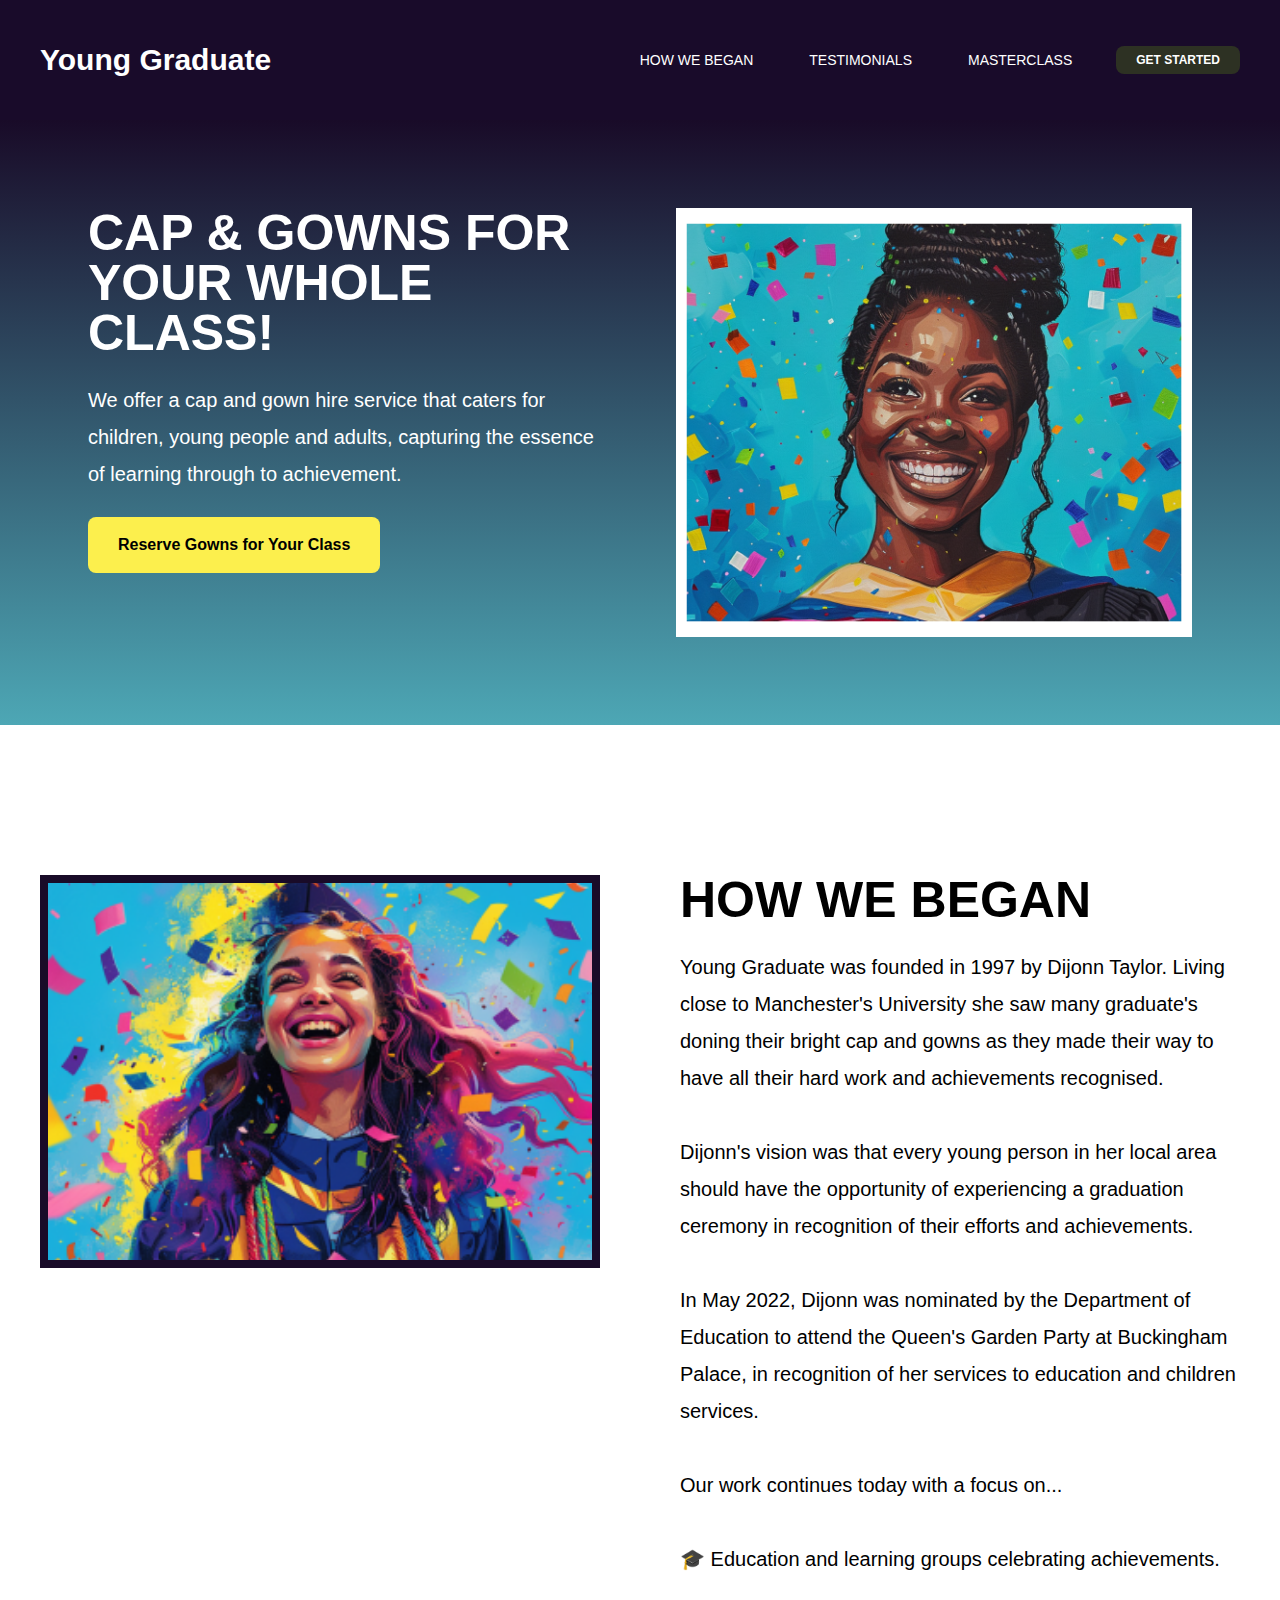
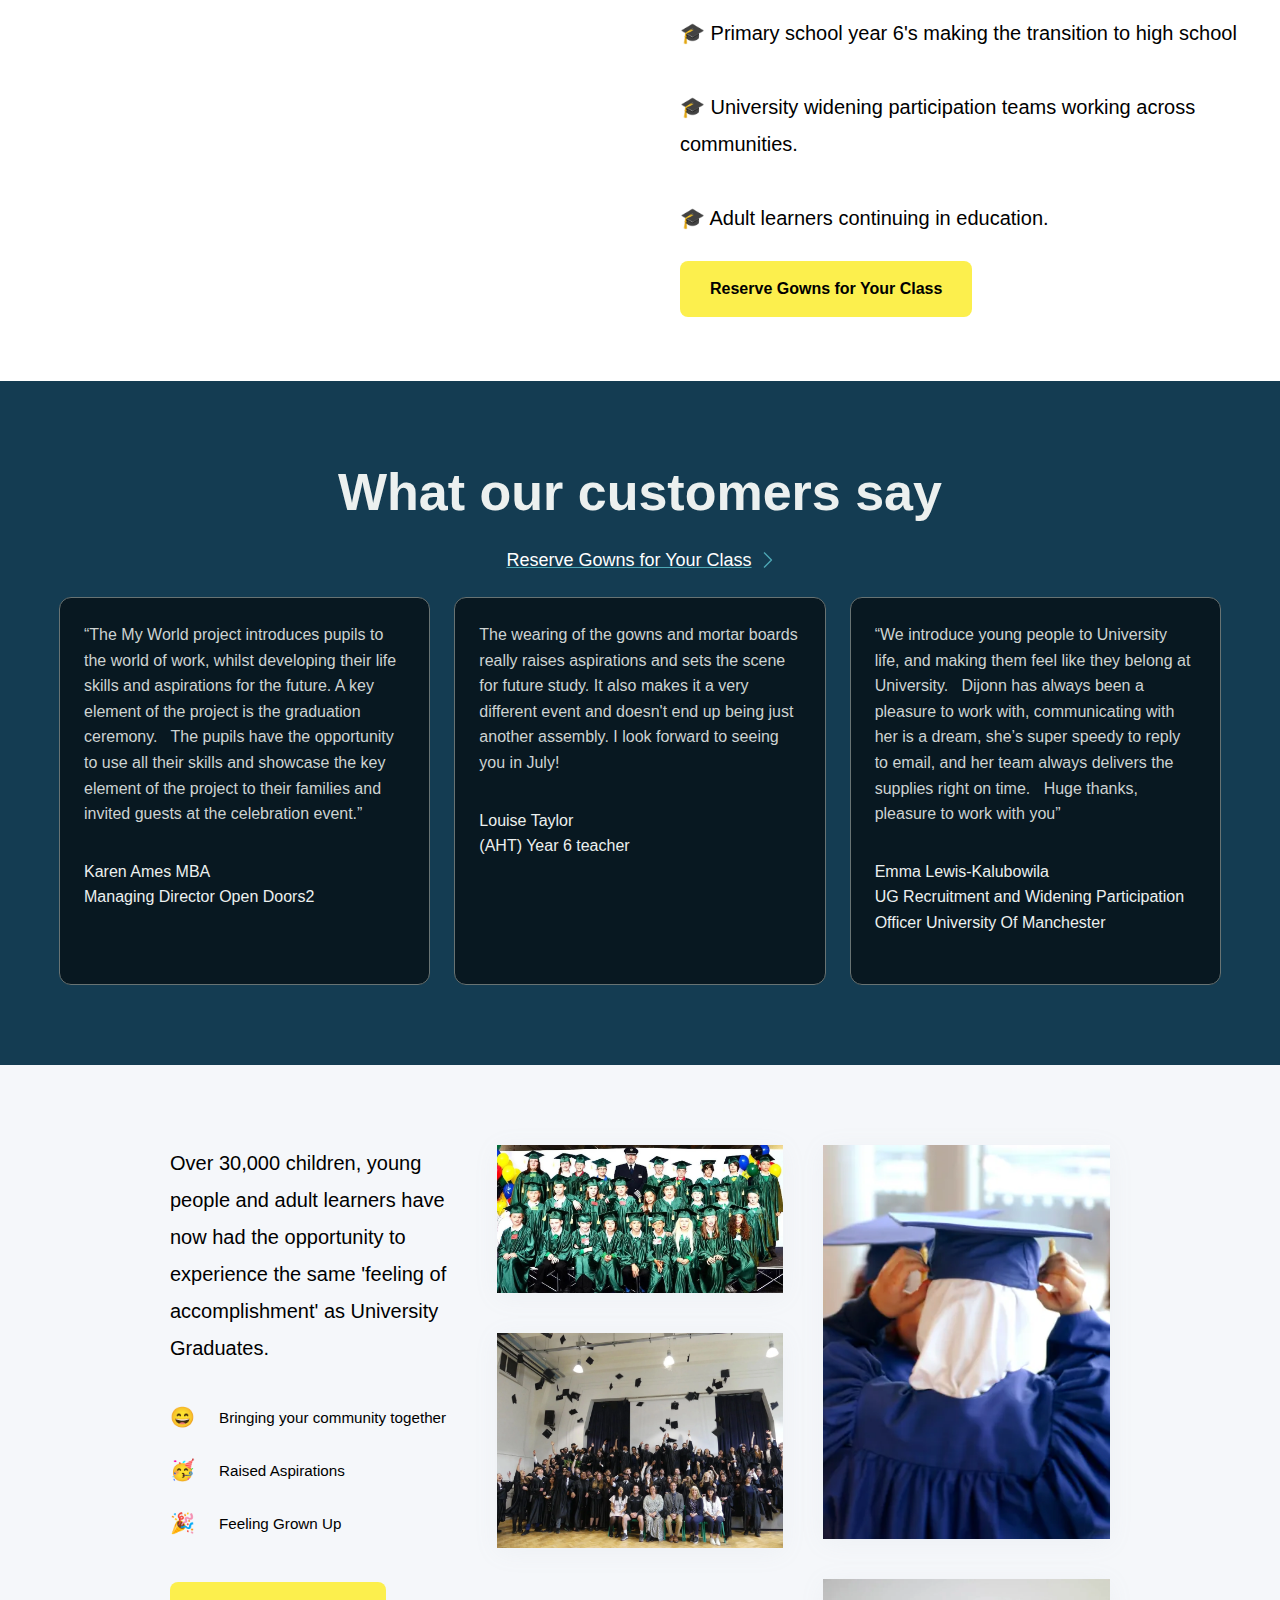
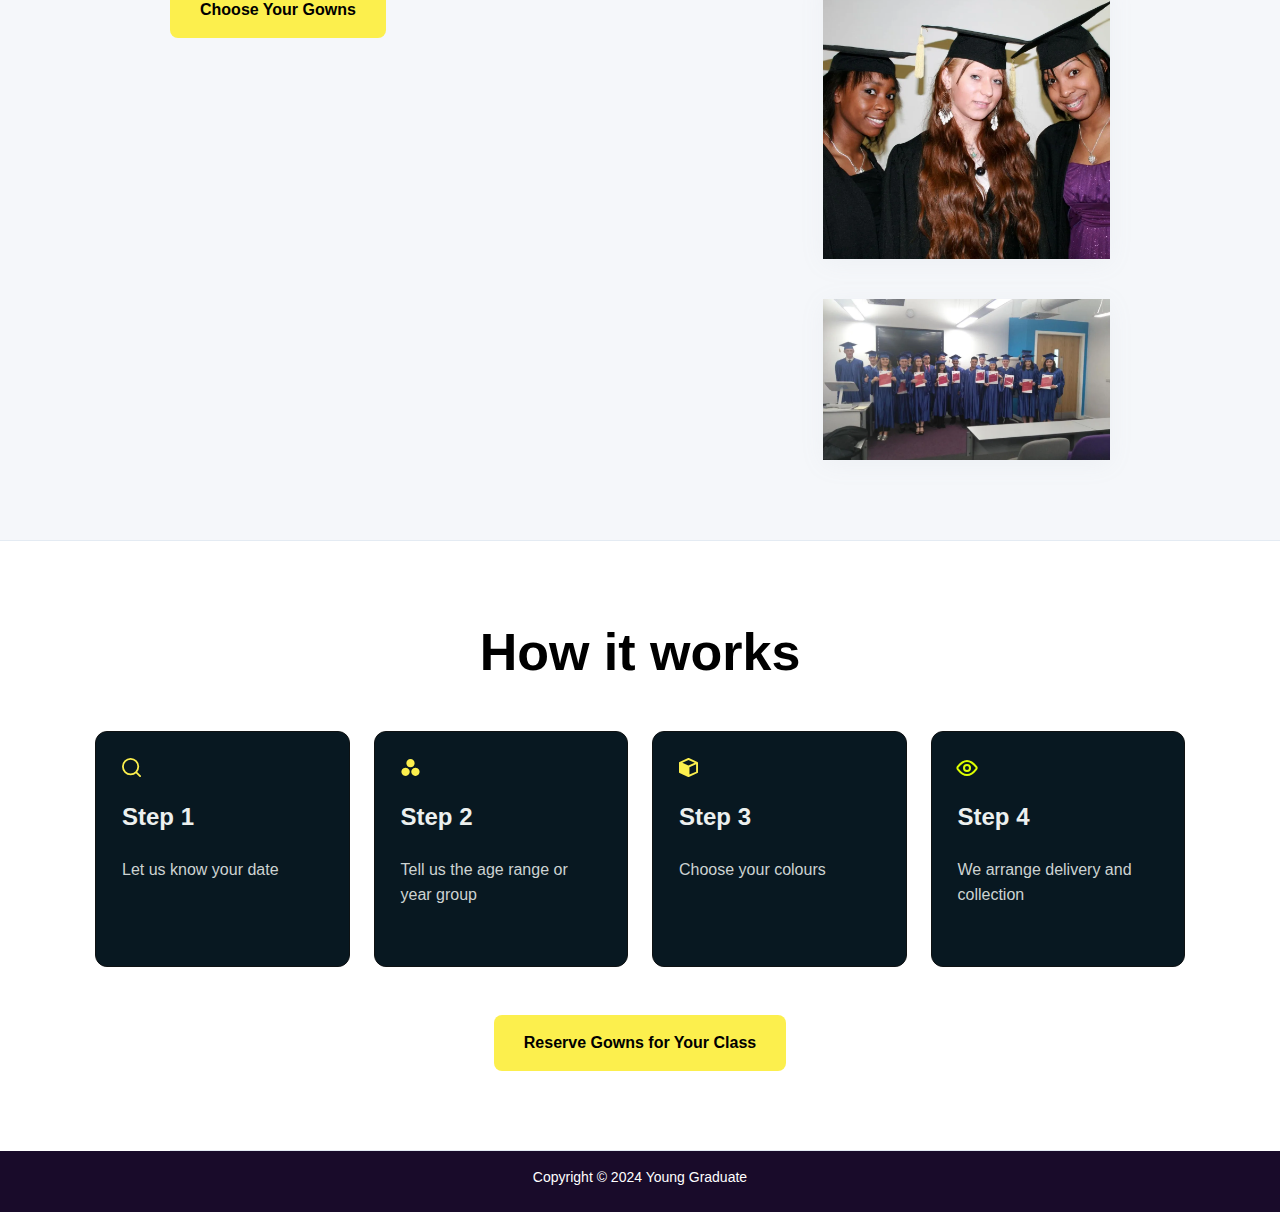
==== commit c7d2ba04: "Add files via upload" ====
--- a/index.html
+++ b/index.html
@@ -1,4 +1,4 @@
-<!DOCTYPE html><!--  This site was created in Webflow. https://webflow.com  --><!--  Last Published: Mon Jul 22 2024 13:23:49 GMT+0000 (Coordinated Universal Time)  -->
+<!DOCTYPE html><!--  This site was created in Webflow. https://webflow.com  --><!--  Last Published: Mon Jul 22 2024 14:13:13 GMT+0000 (Coordinated Universal Time)  -->
 <html data-wf-page="6639ddc9358cb6821ed180c1" data-wf-site="6639ddc8358cb6821ed180b4">
 <head>
   <meta charset="utf-8">
@@ -61,7 +61,7 @@
     <section id="How" class="hero-heading-right-6">
       <div class="container-14">
         <div class="column-71">
-          <div class="image-wrapper-20"><img src="images/Image_1.png" loading="lazy" width="560" height="392.90045166015625" alt="" class="image-31"></div>
+          <div class="image-wrapper-20"><img src="images/Image.png" loading="lazy" width="560" height="392.90045166015625" alt="" class="image-31"></div>
         </div>
         <div class="column-72 hmo">
           <div class="column-72 hmo">
@@ -134,24 +134,27 @@
           <div id="w-node-_75c6234e-f6b8-1901-1a26-74a6c332af6a-1ed180c1" class="gallery-block">
             <p class="text-117 black">Over 30,000 children, young people and adult learners have now had the opportunity to experience the same &#x27;feeling of accomplishment&#x27; as University Graduates.<br></p>
             <div class="gallery-features-block">
-              <ul role="list" class="gallery-list w-list-unstyled">
-                <li>
-                  <div class="gallery-feature">Bringing your community together</div>
-                </li>
-                <li>
-                  <div class="gallery-feature">Raised Aspirations</div>
-                </li>
-                <li>
-                  <div class="gallery-feature">Feeling Grown Up</div>
-                </li>
-              </ul>
+              <div class="column-76">
+                <div class="column-75">
+                  <div class="text-117">😄</div>
+                  <div class="text-117 bold small black">Bringing your community together</div>
+                </div>
+                <div class="column-75">
+                  <div class="text-117 bold small">🥳</div>
+                  <div class="text-117 bold small black">Raised Aspirations</div>
+                </div>
+                <div class="column-75">
+                  <div class="text-117 bold small">🎉</div>
+                  <div class="text-117 bold small black">Feeling Grown Up</div>
+                </div>
+              </div>
             </div>
             <a href="https://tally.so/r/wblyv0" class="frame-12">
               <div class="text-124">Choose Your Gowns </div>
             </a>
           </div>
-          <div id="w-node-_75c6234e-f6b8-1901-1a26-74a6c332af7c-1ed180c1" class="gallery-grid"><img src="images/1721159788851_1.webp" loading="lazy" id="w-node-_75c6234e-f6b8-1901-1a26-74a6c332af7d-1ed180c1" sizes="(max-width: 479px) 94vw, (max-width: 767px) 45vw, (max-width: 991px) 43vw, (max-width: 1919px) 29vw, 286.6640625px" alt="" srcset="images/1721159788851_11721159788851.webp 500w, images/1721159788851_11721159788851.webp 800w, images/1721159788851_11721159788851.webp 1080w, images/1721159788851_1.webp 1511w" class="gallery-image shadow-two"><img src="images/1721159788202_1.webp" loading="lazy" id="w-node-_75c6234e-f6b8-1901-1a26-74a6c332af7e-1ed180c1" sizes="(max-width: 479px) 94vw, (max-width: 767px) 45vw, (max-width: 991px) 43vw, (max-width: 1919px) 29vw, 286.6640625px" alt="" srcset="images/1721159788202_11721159788202.webp 500w, images/1721159788202_11721159788202.webp 800w, images/1721159788202_11721159788202.webp 1080w, images/1721159788202_11721159788202.webp 1600w, images/1721159788202_11721159788202.webp 2000w, images/1721159788202_1.webp 2048w" class="gallery-image shadow-two"><img src="images/5baa3e7d6bf0beec39642d94_Grown-3_1.webp" loading="lazy" id="w-node-_75c6234e-f6b8-1901-1a26-74a6c332af80-1ed180c1" sizes="(max-width: 479px) 94vw, (max-width: 767px) 45vw, (max-width: 991px) 43vw, (max-width: 1919px) 29vw, 286.6640625px" alt="" srcset="images/5baa3e7d6bf0beec39642d94_Grown-3_15baa3e7d6bf0beec39642d94_Grown-3.webp 500w, images/5baa3e7d6bf0beec39642d94_Grown-3_15baa3e7d6bf0beec39642d94_Grown-3.webp 800w, images/5baa3e7d6bf0beec39642d94_Grown-3_1.webp 1000w" class="gallery-image shadow-two"></div>
-          <div id="w-node-_75c6234e-f6b8-1901-1a26-74a6c332af81-1ed180c1" class="gallery-grid"><img src="images/YoungGradImg-2.webp" loading="lazy" id="w-node-_75c6234e-f6b8-1901-1a26-74a6c332af82-1ed180c1" alt="" class="gallery-image shadow-two"><img src="images/Grown-p-1600_1.webp" loading="lazy" width="652.5" id="w-node-_75c6234e-f6b8-1901-1a26-74a6c332af84-1ed180c1" alt="" srcset="images/Grown-p-1600_1-p-1600.webp 500w, images/Grown-p-1600_1-p-1600.webp 800w, images/Grown-p-1600_1-p-1600.webp 1080w, images/Grown-p-1600_1.webp 1600w" sizes="(max-width: 479px) 94vw, (max-width: 767px) 45vw, (max-width: 991px) 43vw, (max-width: 1919px) 29vw, 286.6640625px" class="gallery-image shadow-two"><img src="images/1584696976086_1.webp" loading="lazy" id="w-node-_75c6234e-f6b8-1901-1a26-74a6c332af85-1ed180c1" sizes="(max-width: 479px) 94vw, (max-width: 767px) 45vw, (max-width: 991px) 43vw, (max-width: 1919px) 29vw, 286.6640625px" alt="" srcset="images/1584696976086_11584696976086.webp 500w, images/1584696976086_11584696976086.webp 800w, images/1584696976086_11584696976086.webp 1080w, images/1584696976086_1.webp 1536w" class="gallery-image shadow-two"></div>
+          <div id="w-node-_75c6234e-f6b8-1901-1a26-74a6c332af7c-1ed180c1" class="gallery-grid"><img src="images/1721159788851_1.webp" loading="lazy" id="w-node-_75c6234e-f6b8-1901-1a26-74a6c332af7d-1ed180c1" sizes="(max-width: 479px) 94vw, (max-width: 767px) 45vw, (max-width: 991px) 43vw, (max-width: 1919px) 29vw, 373.3359375px" alt="" srcset="images/1721159788851_11721159788851.webp 500w, images/1721159788851_11721159788851.webp 800w, images/1721159788851_11721159788851.webp 1080w, images/1721159788851_1.webp 1511w" class="gallery-image shadow-two"><img src="images/1721159788202_1.webp" loading="lazy" id="w-node-_75c6234e-f6b8-1901-1a26-74a6c332af7e-1ed180c1" sizes="(max-width: 479px) 94vw, (max-width: 767px) 45vw, (max-width: 991px) 43vw, (max-width: 1919px) 29vw, 373.3359375px" alt="" srcset="images/1721159788202_11721159788202.webp 500w, images/1721159788202_11721159788202.webp 800w, images/1721159788202_11721159788202.webp 1080w, images/1721159788202_11721159788202.webp 1600w, images/1721159788202_11721159788202.webp 2000w, images/1721159788202_1.webp 2048w" class="gallery-image shadow-two"><img src="images/5baa3e7d6bf0beec39642d94_Grown-3_1.webp" loading="lazy" id="w-node-_75c6234e-f6b8-1901-1a26-74a6c332af80-1ed180c1" sizes="(max-width: 479px) 94vw, (max-width: 767px) 45vw, (max-width: 991px) 43vw, (max-width: 1919px) 29vw, 373.3359375px" alt="" srcset="images/5baa3e7d6bf0beec39642d94_Grown-3_15baa3e7d6bf0beec39642d94_Grown-3.webp 500w, images/5baa3e7d6bf0beec39642d94_Grown-3_15baa3e7d6bf0beec39642d94_Grown-3.webp 800w, images/5baa3e7d6bf0beec39642d94_Grown-3_1.webp 1000w" class="gallery-image shadow-two"></div>
+          <div id="w-node-_75c6234e-f6b8-1901-1a26-74a6c332af81-1ed180c1" class="gallery-grid"><img src="images/YoungGradImg-2.webp" loading="lazy" id="w-node-_75c6234e-f6b8-1901-1a26-74a6c332af82-1ed180c1" alt="" class="gallery-image shadow-two"><img src="images/Grown-p-1600_1.webp" loading="lazy" width="652.5" id="w-node-_75c6234e-f6b8-1901-1a26-74a6c332af84-1ed180c1" alt="" srcset="images/Grown-p-1600_1-p-1600.webp 500w, images/Grown-p-1600_1-p-1600.webp 800w, images/Grown-p-1600_1-p-1600.webp 1080w, images/Grown-p-1600_1.webp 1600w" sizes="(max-width: 479px) 94vw, (max-width: 767px) 45vw, (max-width: 991px) 43vw, (max-width: 1919px) 29vw, 373.3359375px" class="gallery-image shadow-two"><img src="images/1584696976086_1.webp" loading="lazy" id="w-node-_75c6234e-f6b8-1901-1a26-74a6c332af85-1ed180c1" sizes="(max-width: 479px) 94vw, (max-width: 767px) 45vw, (max-width: 991px) 43vw, (max-width: 1919px) 29vw, 373.3359375px" alt="" srcset="images/1584696976086_11584696976086.webp 500w, images/1584696976086_11584696976086.webp 800w, images/1584696976086_11584696976086.webp 1080w, images/1584696976086_1.webp 1536w" class="gallery-image shadow-two"></div>
         </div>
       </div>
     </section>
--- a/css/young-graduate.webflow.css
+++ b/css/young-graduate.webflow.css
@@ -1883,7 +1883,7 @@
 }
 
 .image-8 {
-  background-image: url('../images/Image.png');
+  background-image: url('../images/Image_1.png');
   background-position: center;
   background-repeat: no-repeat;
   background-size: cover;
@@ -5843,6 +5843,10 @@
   color: #000;
 }
 
+.text-117.bold.small.black {
+  font-size: .95rem;
+}
+
 .frame-12 {
   grid-column-gap: 10px;
   background-color: #fcef4d;
@@ -6403,8 +6407,8 @@
   justify-content: flex-start;
   align-items: flex-start;
   width: 100%;
-  padding-top: 48px;
-  padding-bottom: 48px;
+  padding-top: 16px;
+  padding-bottom: 16px;
   text-decoration: none;
   display: flex;
 }
@@ -6875,7 +6879,13 @@
 }
 
 .efi-hr-03-image {
+  grid-column-gap: 0px;
+  grid-row-gap: 0px;
+  grid-template-rows: auto auto;
+  grid-template-columns: 1fr 1fr;
+  grid-auto-columns: 1fr;
   height: 100%;
+  display: grid;
 }
 
 .efi-button {
@@ -7266,6 +7276,11 @@
     line-height: 1.8rem;
   }
 
+  .text-117.bold.small {
+    color: var(--dark-purple);
+    font-size: 1rem;
+  }
+
   .column-72 {
     width: 60%;
   }
@@ -7291,6 +7306,13 @@
 
   .container-17 {
     max-width: 1200px;
+  }
+
+  .gallery-feature {
+    background-image: url('../images/check-circle-duotone.svg'), url('https://d3e54v103j8qbb.cloudfront.net/img/background-image.svg');
+    background-position: 0 0, 0%;
+    background-repeat: repeat, no-repeat;
+    background-size: contain, 20px;
   }
 
   .image-35 {
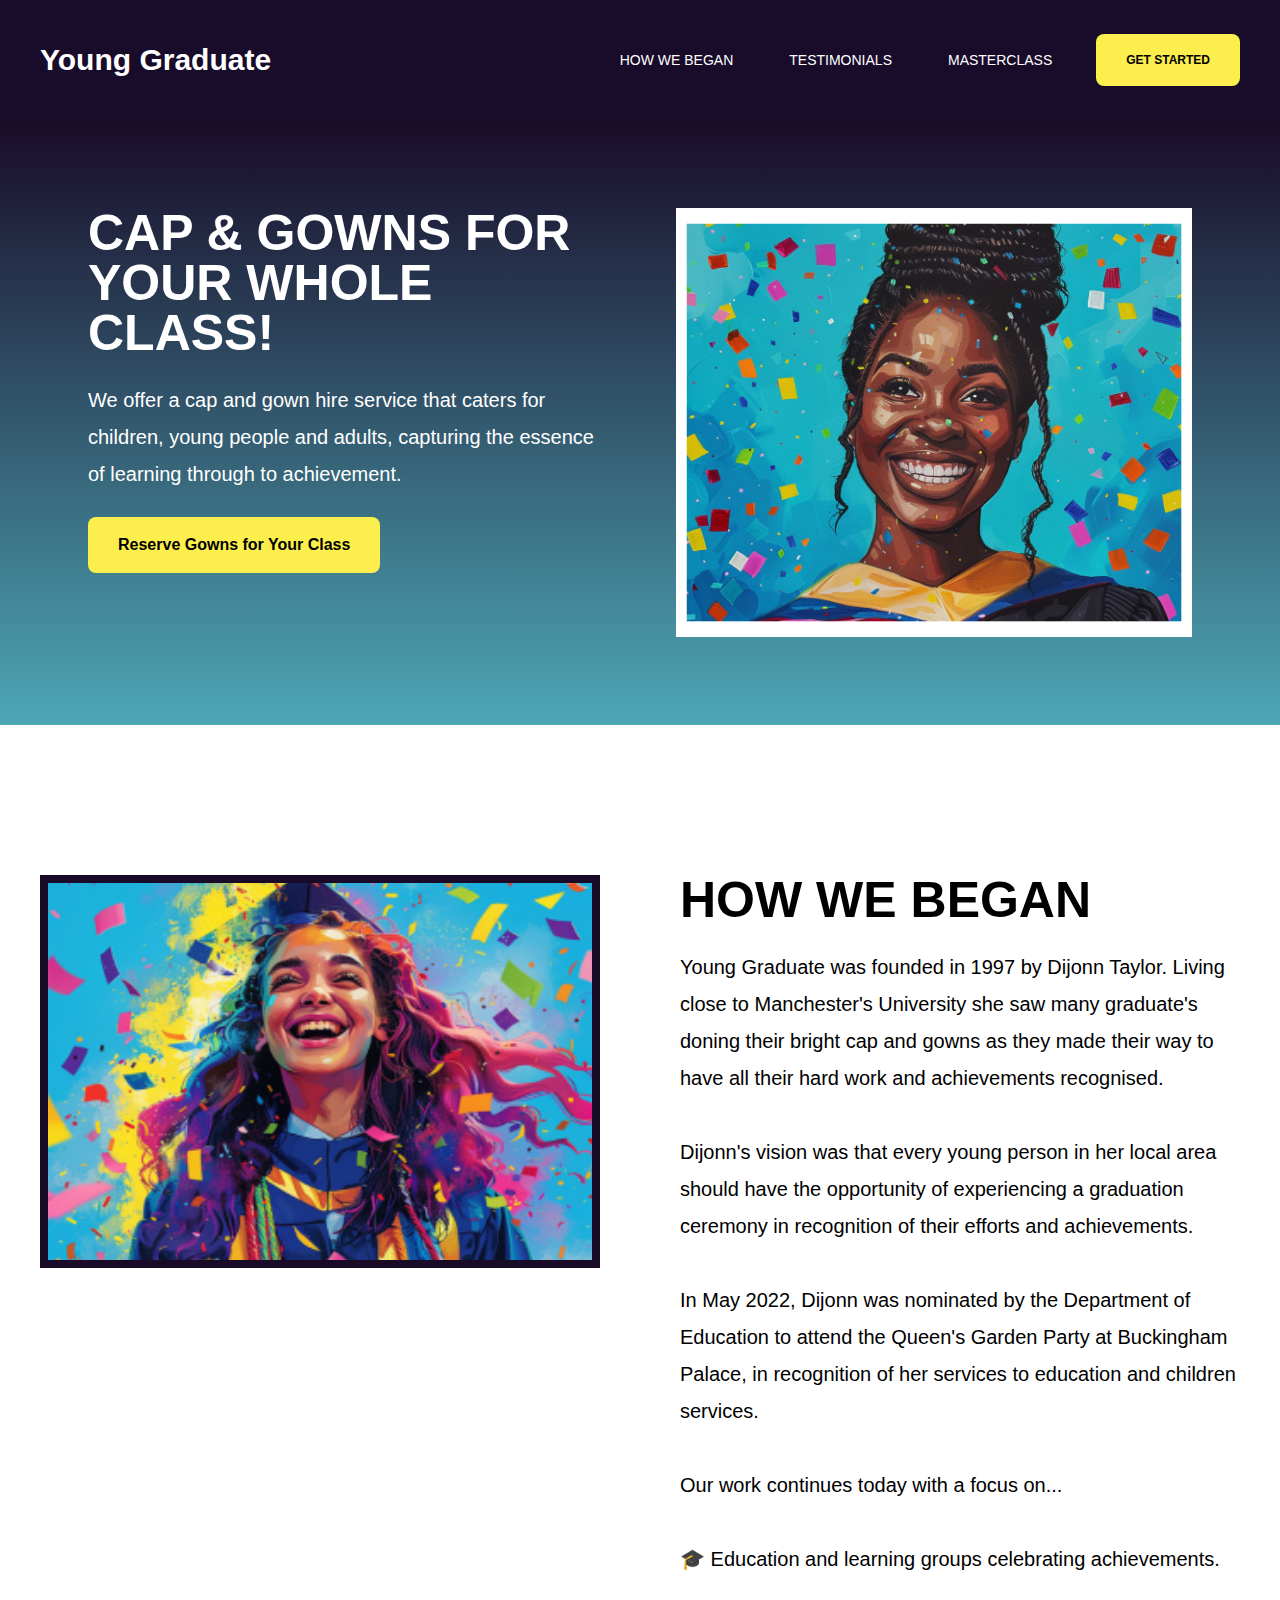
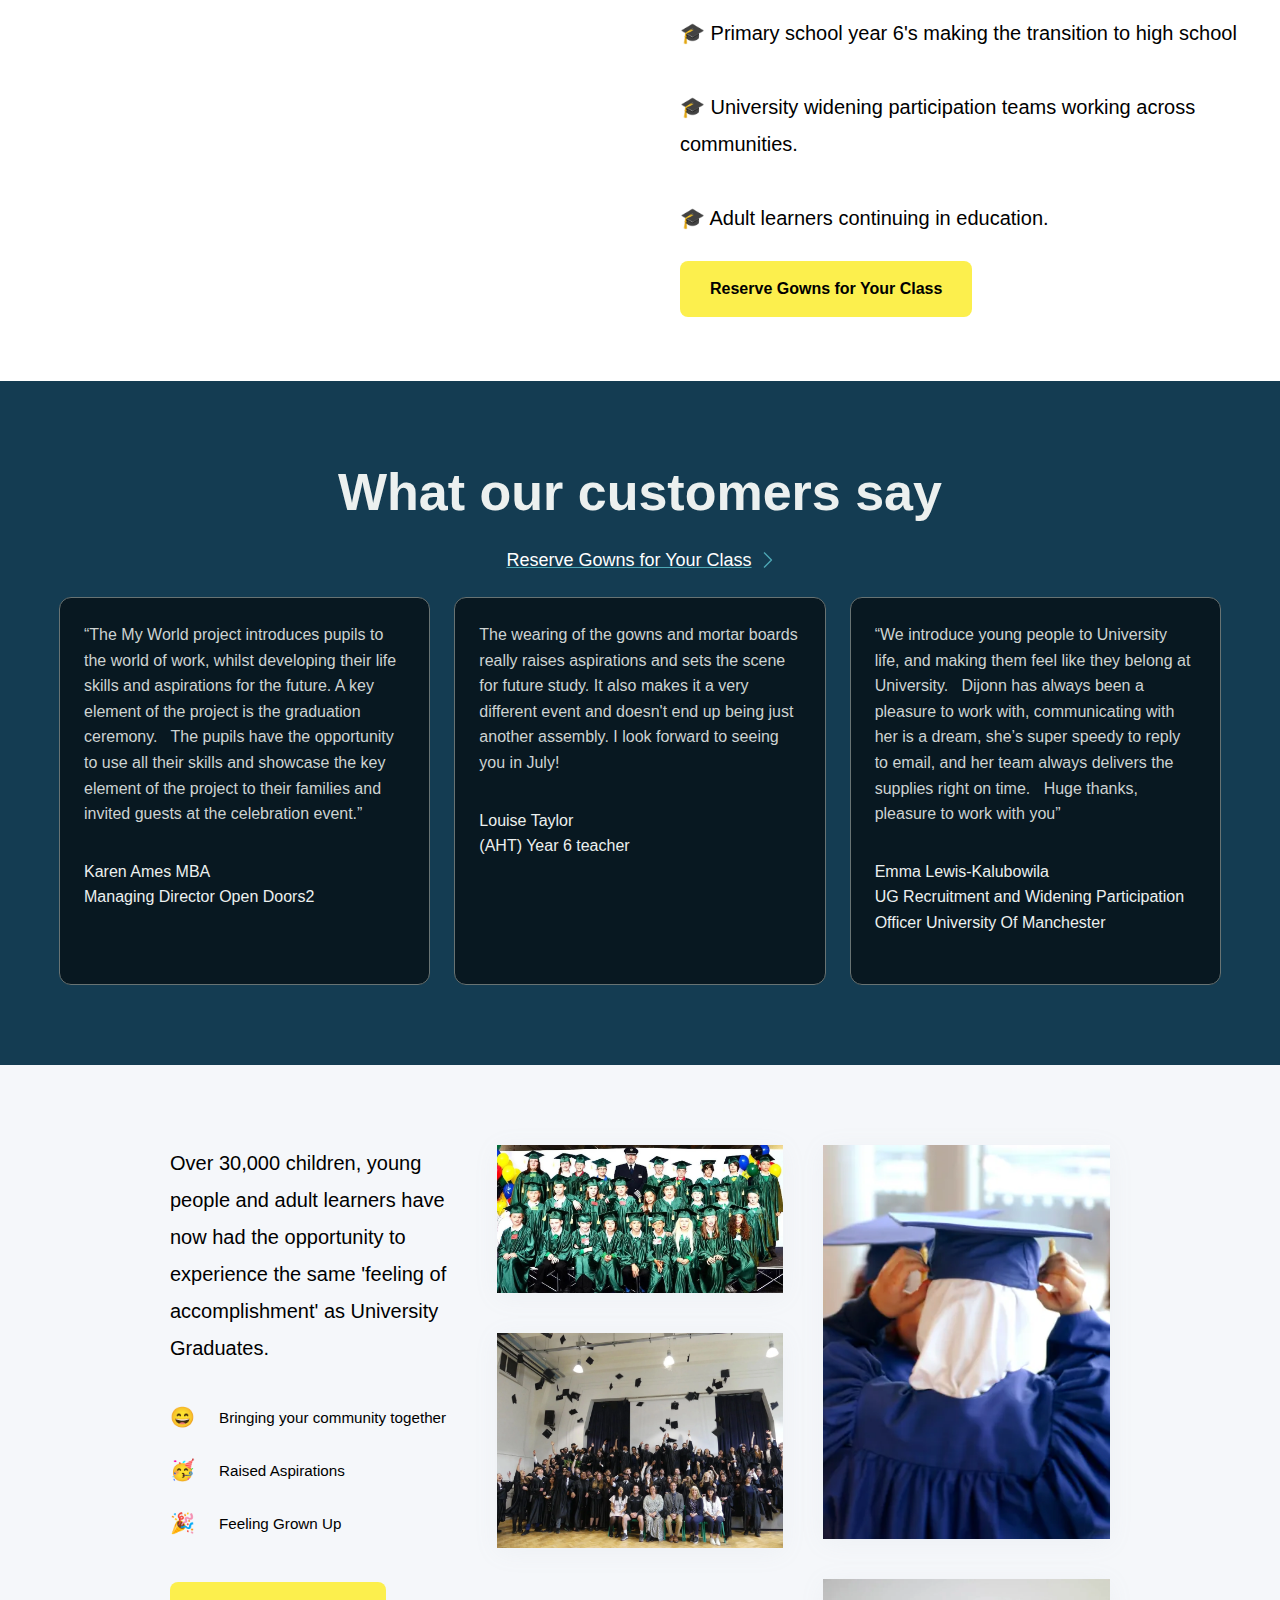
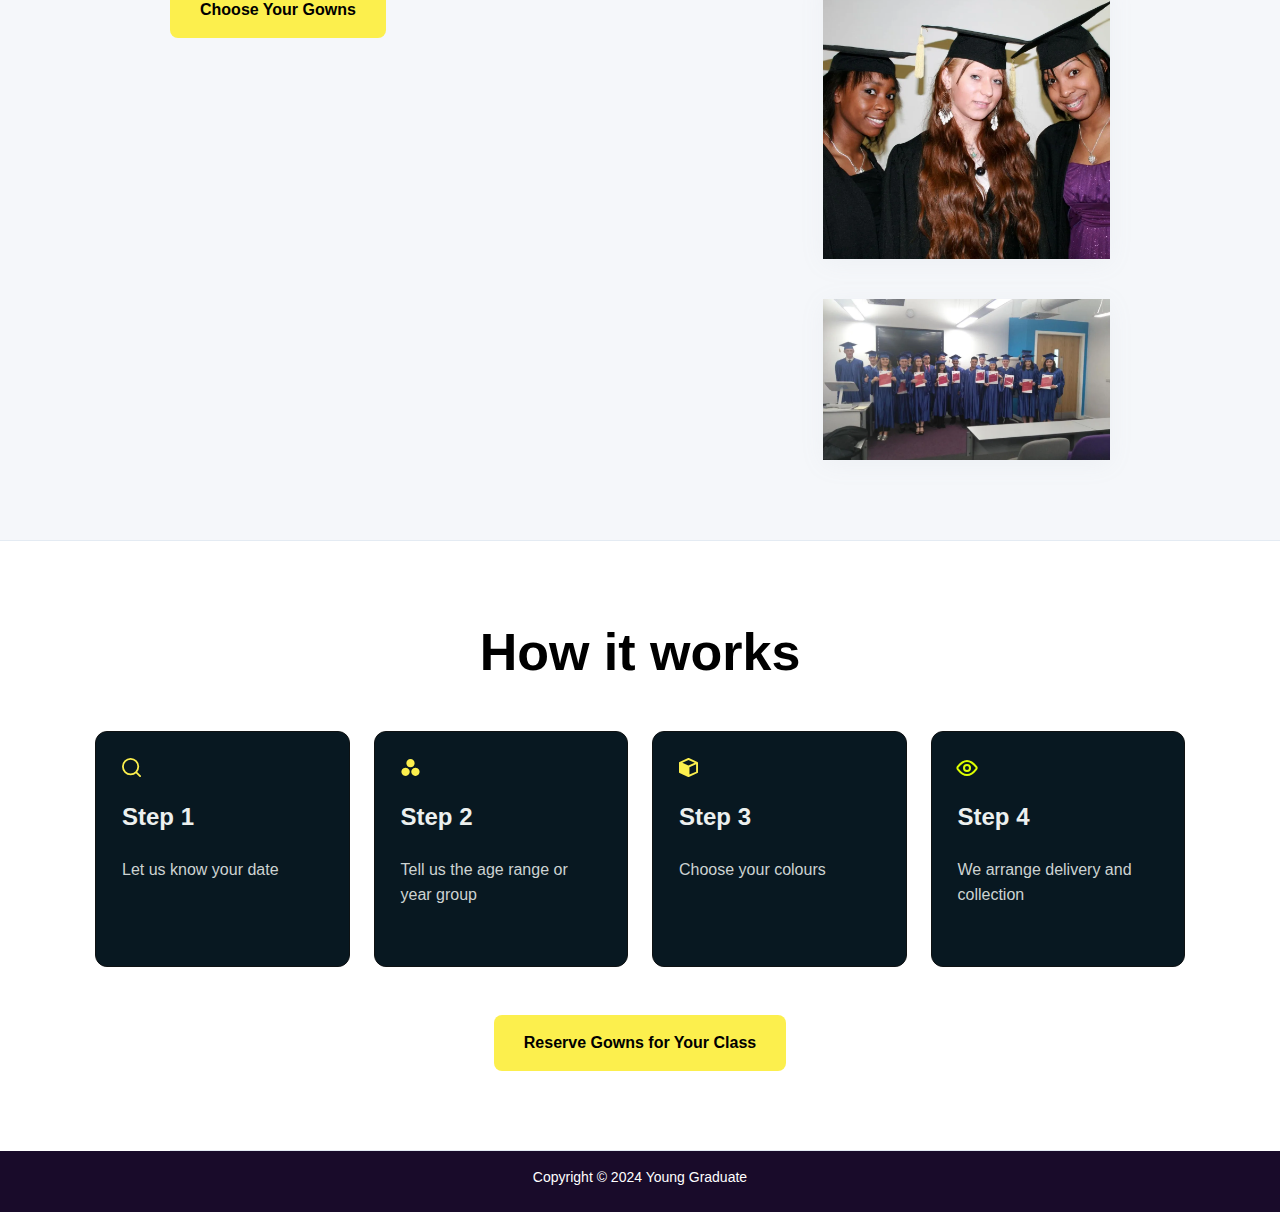
==== commit f3a81107: "Add files via upload" ====
--- a/index.html
+++ b/index.html
@@ -1,4 +1,4 @@
-<!DOCTYPE html><!--  This site was created in Webflow. https://webflow.com  --><!--  Last Published: Mon Jul 22 2024 14:13:13 GMT+0000 (Coordinated Universal Time)  -->
+<!DOCTYPE html><!--  This site was created in Webflow. https://webflow.com  --><!--  Last Published: Mon Jul 22 2024 14:19:27 GMT+0000 (Coordinated Universal Time)  -->
 <html data-wf-page="6639ddc9358cb6821ed180c1" data-wf-site="6639ddc8358cb6821ed180b4">
 <head>
   <meta charset="utf-8">
@@ -33,8 +33,8 @@
           <a href="masterclass.html" class="navbar-link-10 w-nav-link">
             <div class="text-114">Masterclass</div>
           </a>
-          <a href="#" class="navbar-button-6 w-nav-link">
-            <div class="text-115">Get started</div>
+          <a href="https://tally.so/r/wblyv0" class="navbar-button-6 frame-12 w-nav-link">
+            <div class="text-115 black">Get started</div>
           </a>
         </nav>
       </div>
--- a/css/young-graduate.webflow.css
+++ b/css/young-graduate.webflow.css
@@ -5788,6 +5788,10 @@
   font-weight: 700;
   line-height: 100%;
   text-decoration: none;
+}
+
+.text-115.black {
+  color: var(--black);
 }
 
 .section-5 {
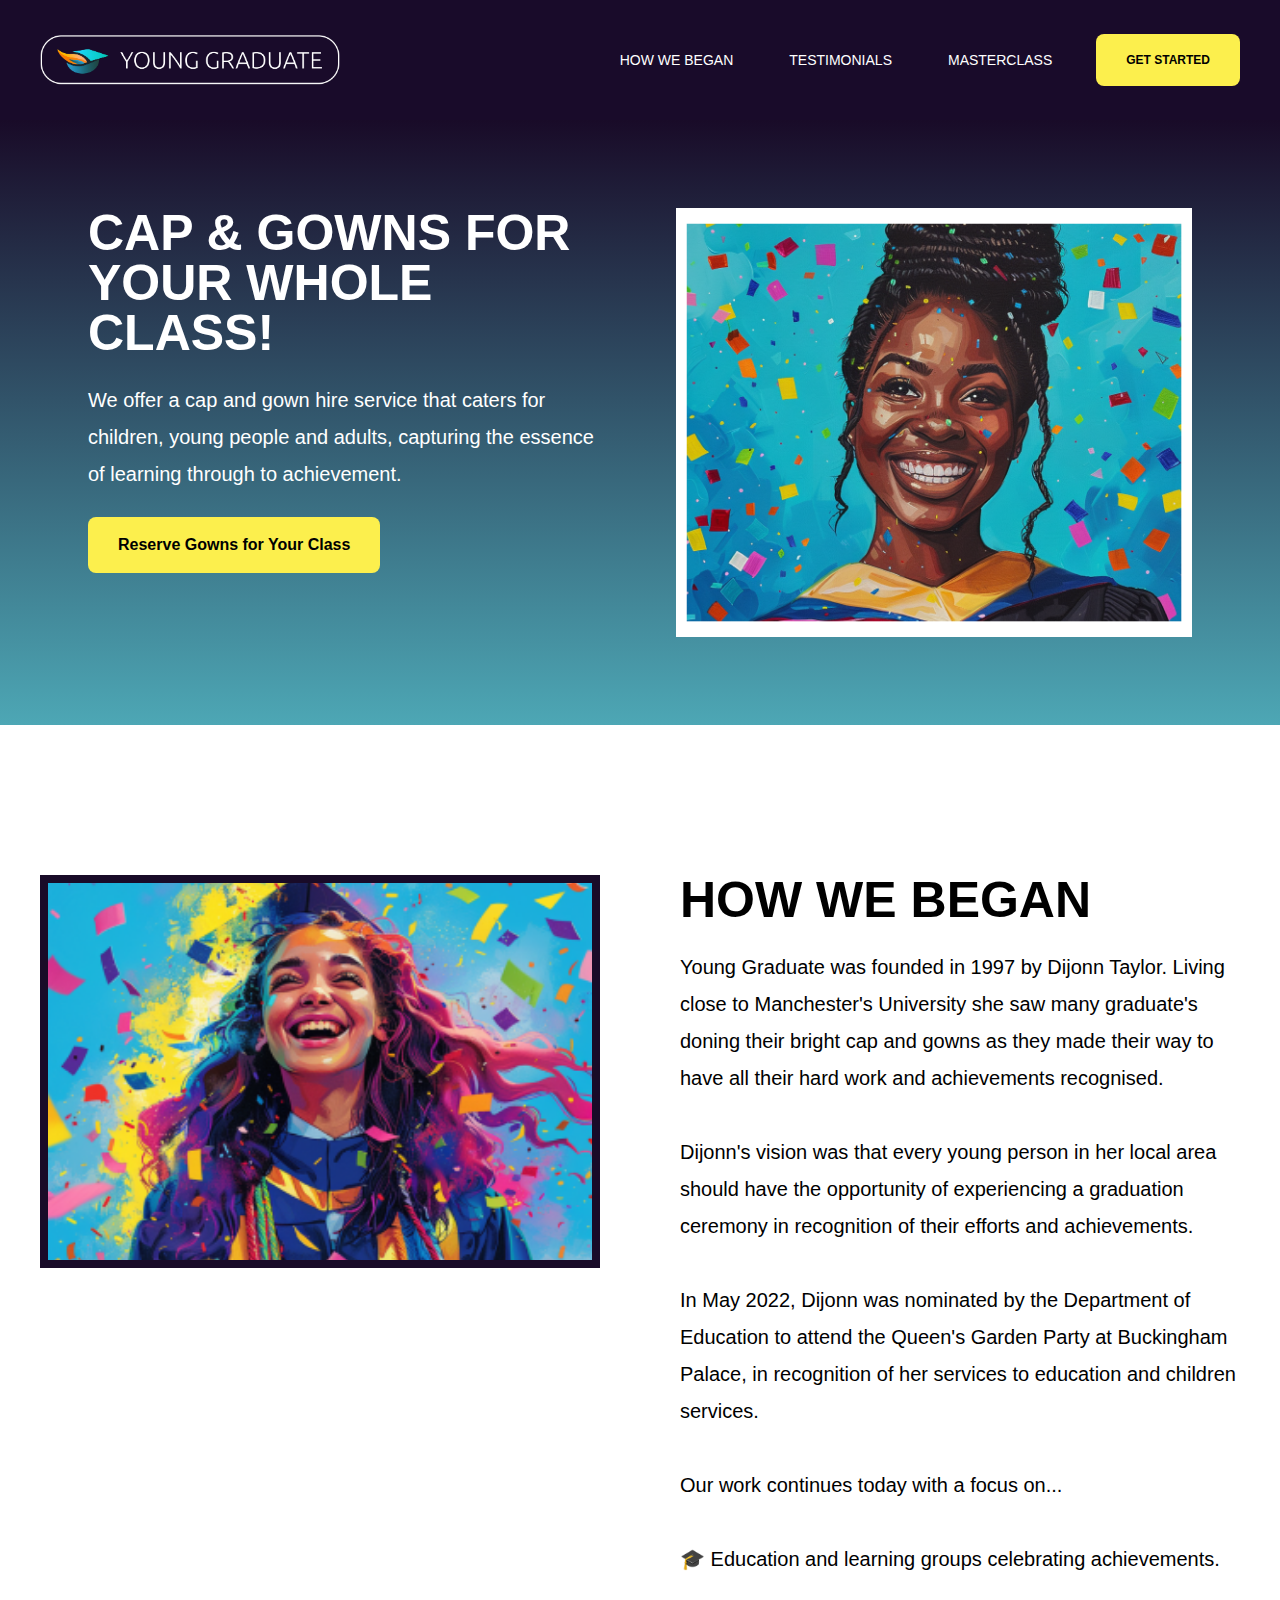
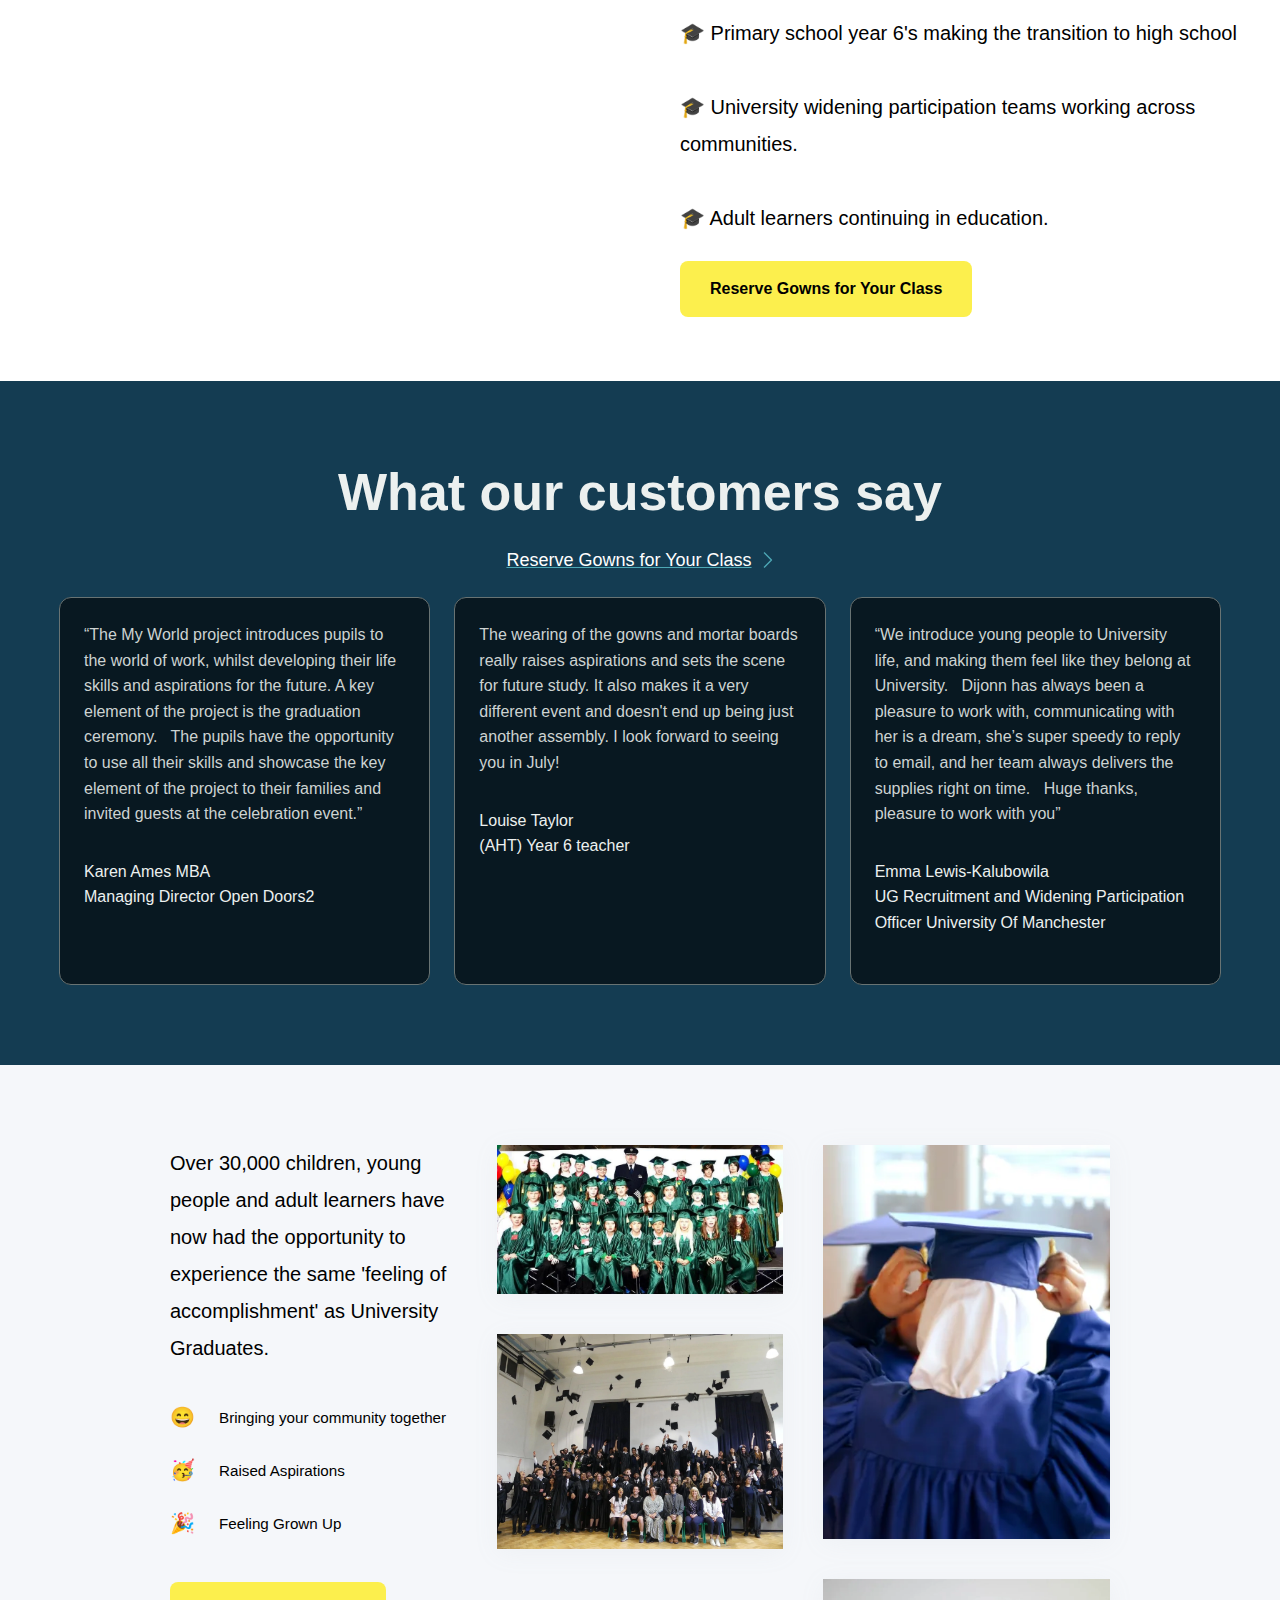
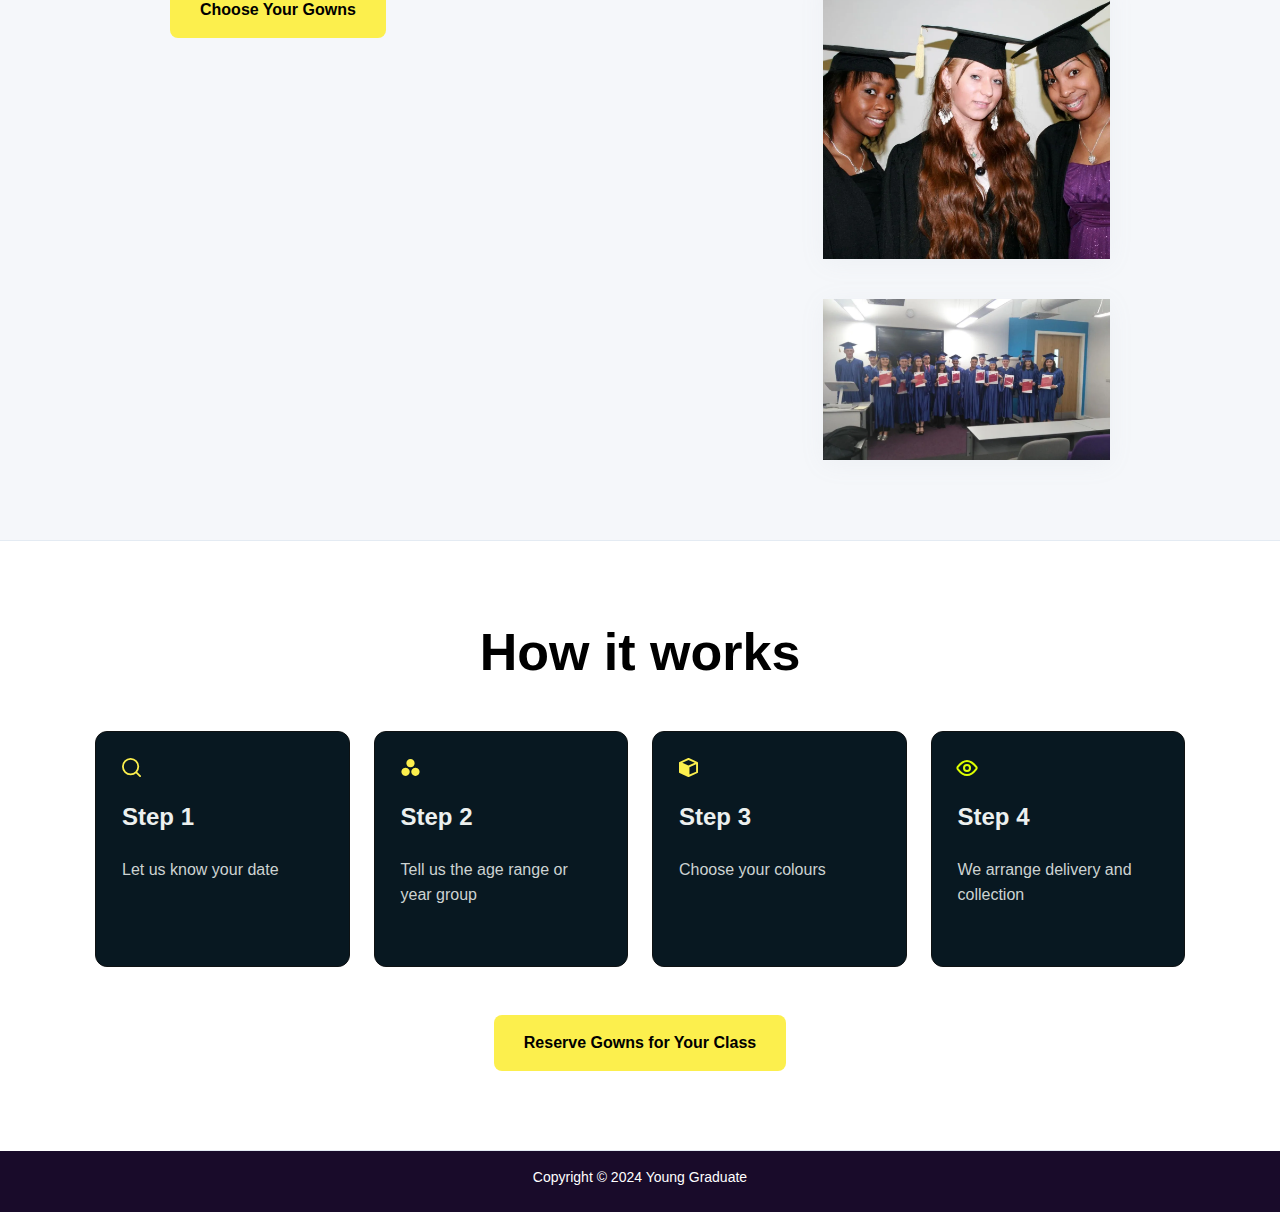
==== commit 196495ac: "Add files via upload" ====
--- a/index.html
+++ b/index.html
@@ -1,4 +1,4 @@
-<!DOCTYPE html><!--  This site was created in Webflow. https://webflow.com  --><!--  Last Published: Mon Jul 22 2024 14:19:27 GMT+0000 (Coordinated Universal Time)  -->
+<!DOCTYPE html><!--  This site was created in Webflow. https://webflow.com  --><!--  Last Published: Wed Jul 24 2024 11:11:33 GMT+0000 (Coordinated Universal Time)  -->
 <html data-wf-page="6639ddc9358cb6821ed180c1" data-wf-site="6639ddc8358cb6821ed180b4">
 <head>
   <meta charset="utf-8">
@@ -20,7 +20,7 @@
   <div data-animation="default" data-collapse="medium" data-duration="400" data-easing="ease" data-easing2="ease" role="banner" class="navbar-logo-left-12 w-nav">
     <div class="navbarcontainer-10 w-container">
       <div class="navbar-content-8">
-        <div class="navbar-brand-8">
+        <div class="navbar-brand-8"><img src="images/Logo-White-4.png" loading="lazy" width="300" sizes="(max-width: 479px) 74vw, 300px" alt="" srcset="images/Logo-White-4.png 500w, images/Logo-White-4.png 800w, images/Logo-White-4.png 1080w, images/Logo-White-4.png 1600w, images/Logo-White-4.png 2000w, images/Logo-White-4.png 2600w, images/Logo-White-4.png 3200w, images/Logo-White-4.png 3824w">
           <h1 class="heading-2">Young Graduate</h1>
         </div>
         <nav role="navigation" class="navbar-menu-8 w-nav-menu">
--- a/css/young-graduate.webflow.css
+++ b/css/young-graduate.webflow.css
@@ -6733,6 +6733,7 @@
   margin-top: 10px;
   font-family: Droid Sans, sans-serif;
   font-size: 30px;
+  display: none;
 }
 
 .hero-heading-right-7 {
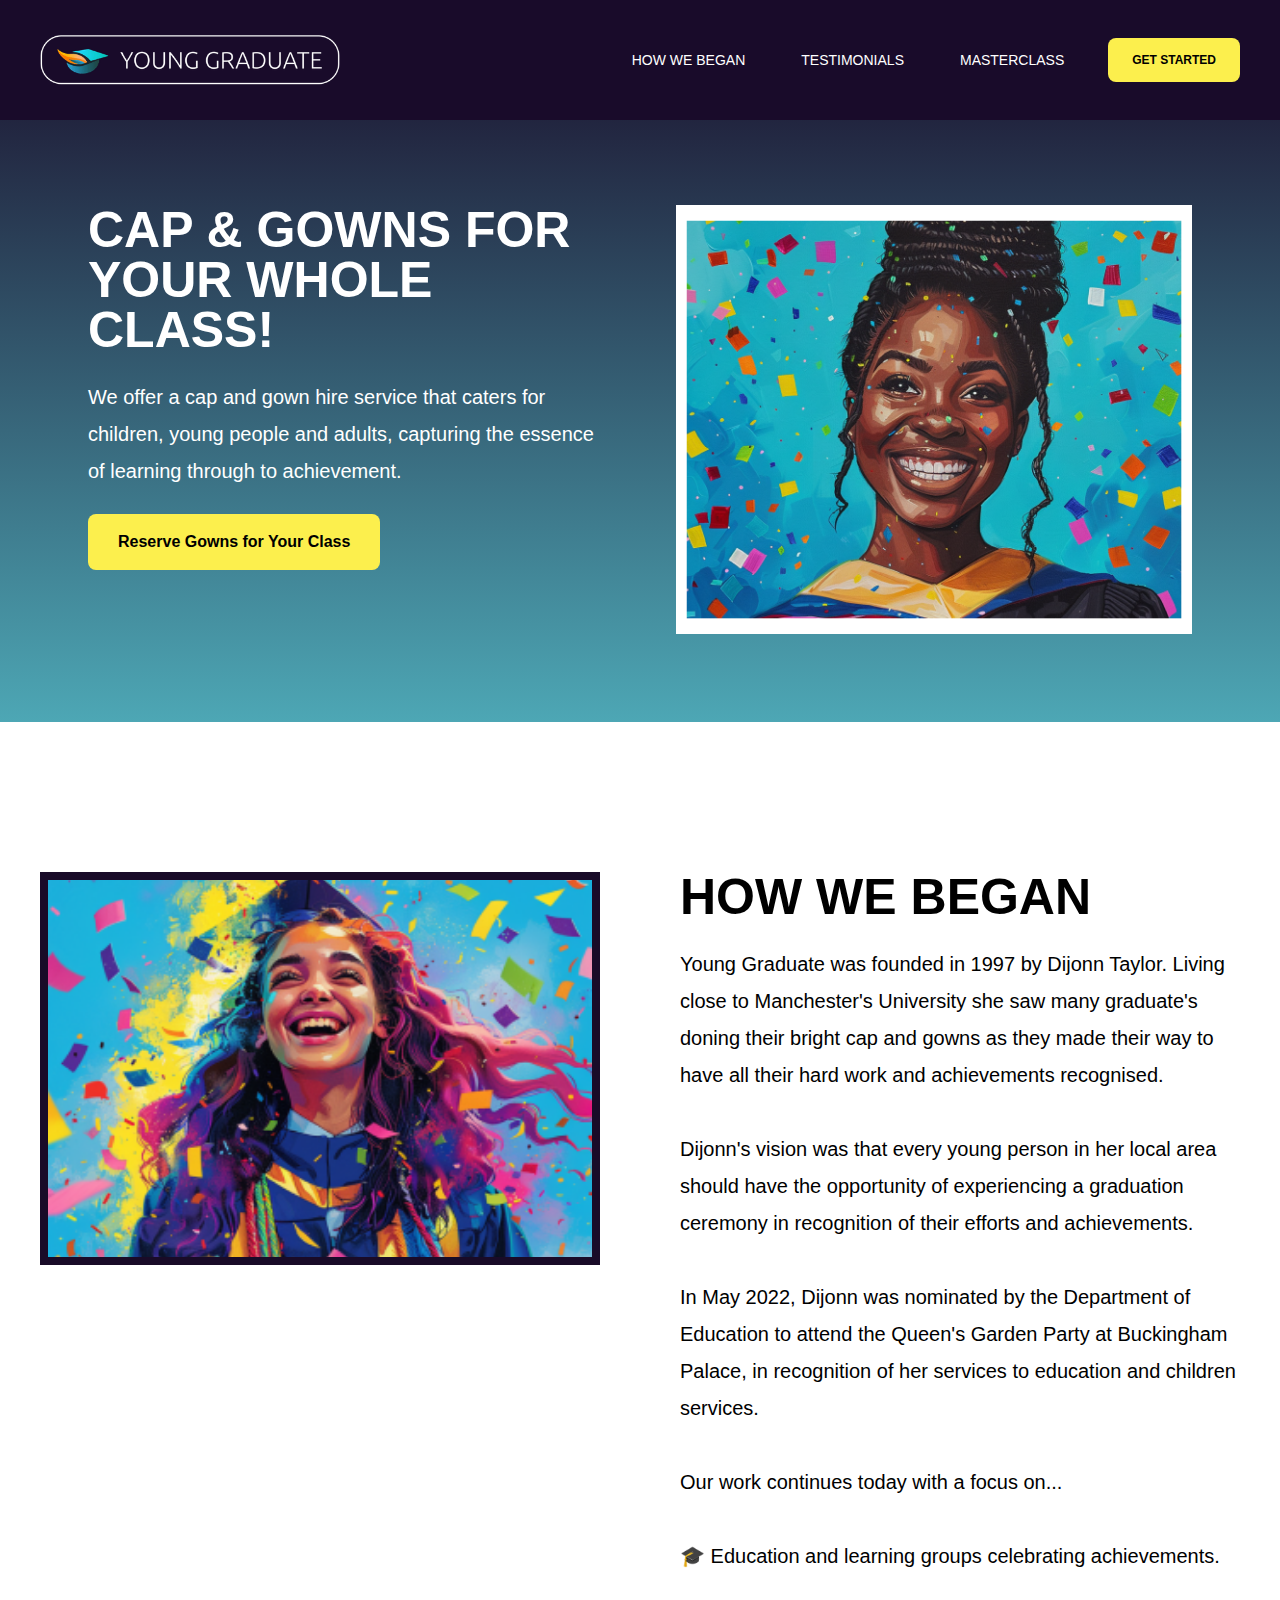
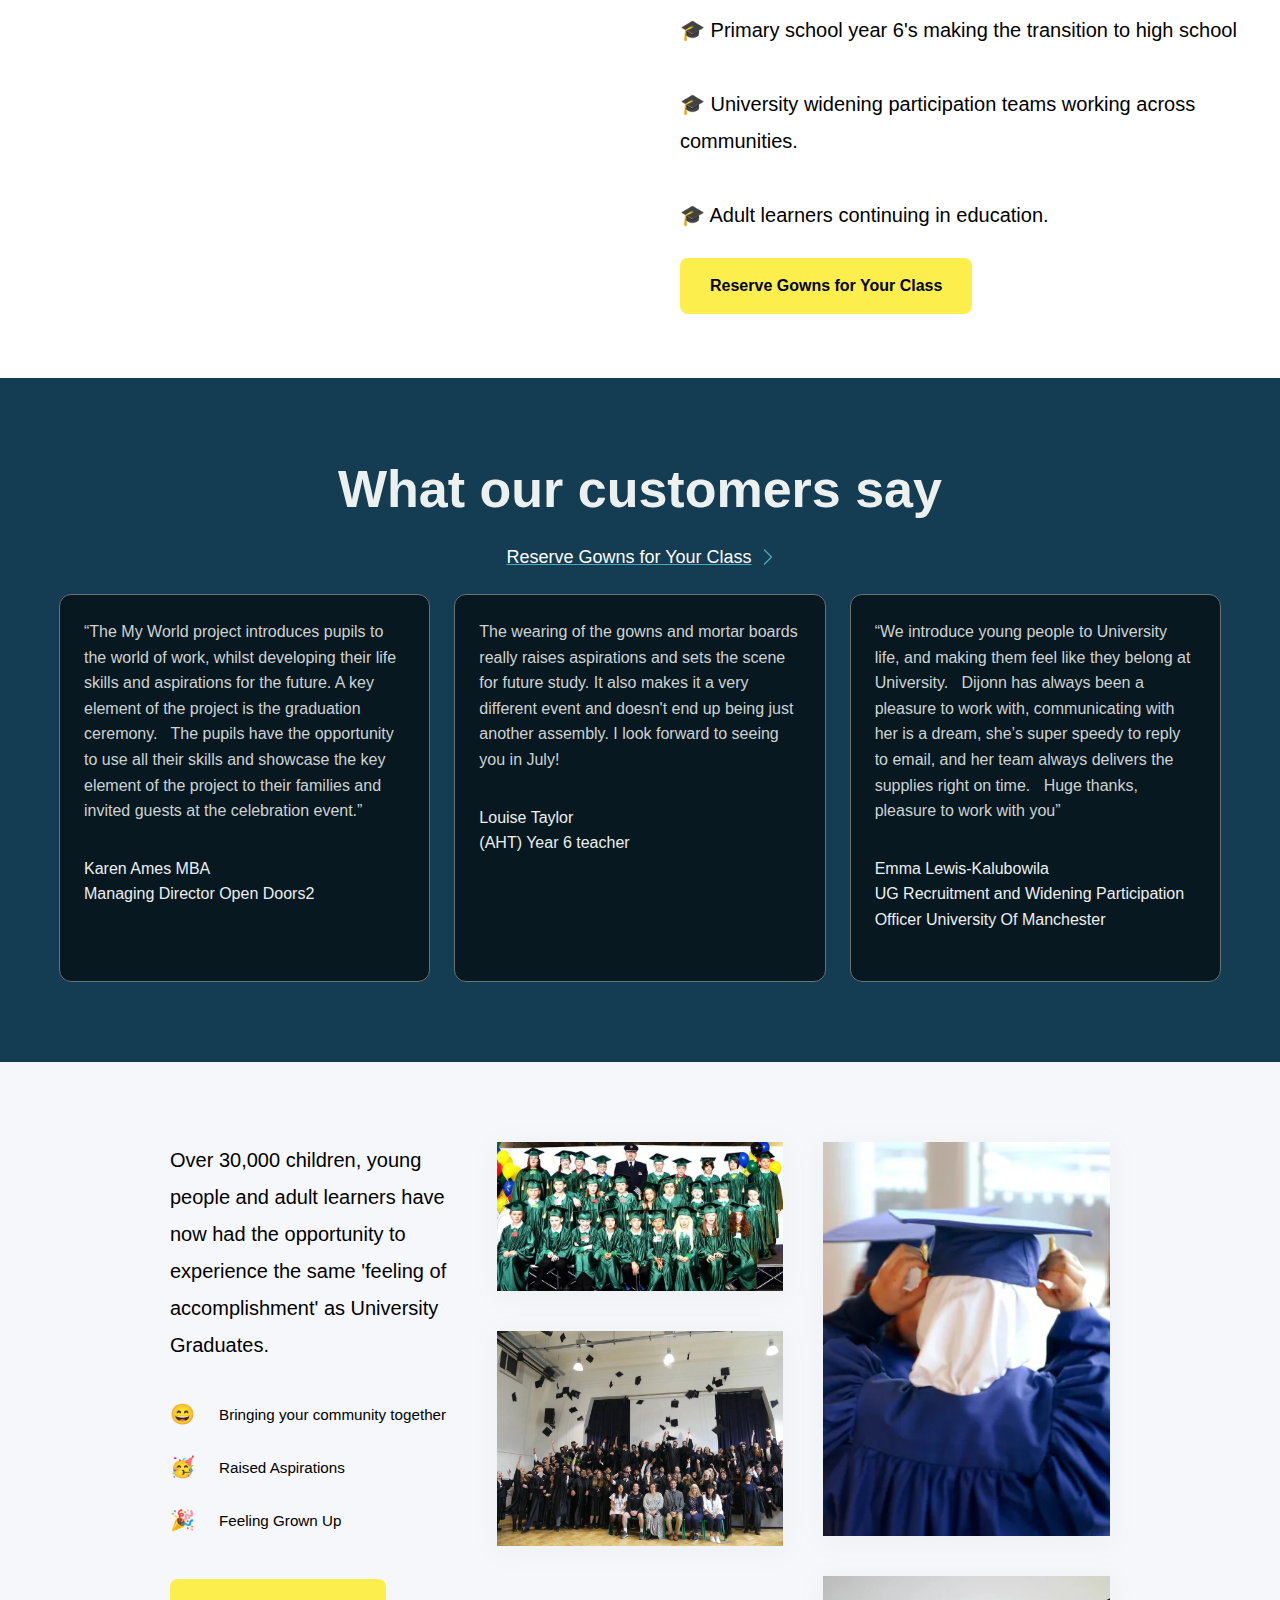
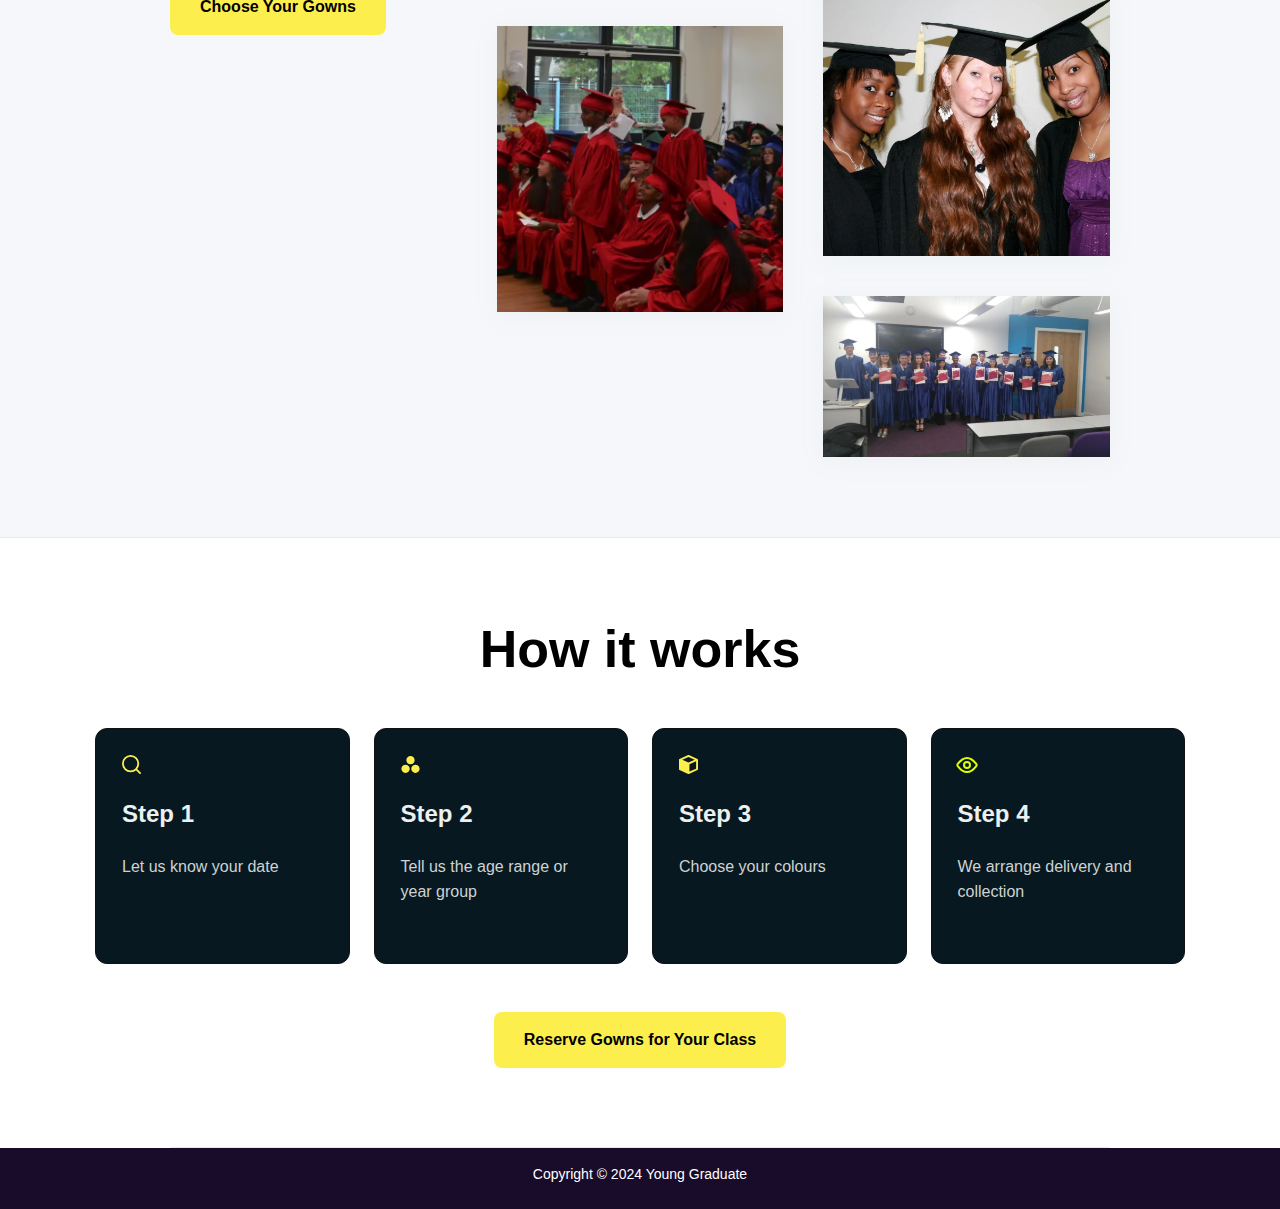
==== commit 81aaa72b: "Add files via upload" ====
--- a/index.html
+++ b/index.html
@@ -1,4 +1,4 @@
-<!DOCTYPE html><!--  This site was created in Webflow. https://webflow.com  --><!--  Last Published: Wed Jul 24 2024 11:11:33 GMT+0000 (Coordinated Universal Time)  -->
+<!DOCTYPE html><!--  This site was created in Webflow. https://webflow.com  --><!--  Last Published: Wed Jul 24 2024 16:40:49 GMT+0000 (Coordinated Universal Time)  -->
 <html data-wf-page="6639ddc9358cb6821ed180c1" data-wf-site="6639ddc8358cb6821ed180b4">
 <head>
   <meta charset="utf-8">
@@ -20,7 +20,7 @@
   <div data-animation="default" data-collapse="medium" data-duration="400" data-easing="ease" data-easing2="ease" role="banner" class="navbar-logo-left-12 w-nav">
     <div class="navbarcontainer-10 w-container">
       <div class="navbar-content-8">
-        <div class="navbar-brand-8"><img src="images/Logo-White-4.png" loading="lazy" width="300" sizes="(max-width: 479px) 74vw, 300px" alt="" srcset="images/Logo-White-4.png 500w, images/Logo-White-4.png 800w, images/Logo-White-4.png 1080w, images/Logo-White-4.png 1600w, images/Logo-White-4.png 2000w, images/Logo-White-4.png 2600w, images/Logo-White-4.png 3200w, images/Logo-White-4.png 3824w">
+        <div class="navbar-brand-8"><img src="images/Logo-White-4.png" loading="lazy" width="300" sizes="(max-width: 479px) 74vw, 300px" alt="" srcset="images/Logo-White-4-p-500.png 500w, images/Logo-White-4-p-800.png 800w, images/Logo-White-4-p-1080.png 1080w, images/Logo-White-4-p-1600.png 1600w, images/Logo-White-4-p-2000.png 2000w, images/Logo-White-4-p-2600.png 2600w, images/Logo-White-4-p-3200.png 3200w, images/Logo-White-4.png 3824w">
           <h1 class="heading-2">Young Graduate</h1>
         </div>
         <nav role="navigation" class="navbar-menu-8 w-nav-menu">
@@ -153,7 +153,7 @@
               <div class="text-124">Choose Your Gowns </div>
             </a>
           </div>
-          <div id="w-node-_75c6234e-f6b8-1901-1a26-74a6c332af7c-1ed180c1" class="gallery-grid"><img src="images/1721159788851_1.webp" loading="lazy" id="w-node-_75c6234e-f6b8-1901-1a26-74a6c332af7d-1ed180c1" sizes="(max-width: 479px) 94vw, (max-width: 767px) 45vw, (max-width: 991px) 43vw, (max-width: 1919px) 29vw, 373.3359375px" alt="" srcset="images/1721159788851_11721159788851.webp 500w, images/1721159788851_11721159788851.webp 800w, images/1721159788851_11721159788851.webp 1080w, images/1721159788851_1.webp 1511w" class="gallery-image shadow-two"><img src="images/1721159788202_1.webp" loading="lazy" id="w-node-_75c6234e-f6b8-1901-1a26-74a6c332af7e-1ed180c1" sizes="(max-width: 479px) 94vw, (max-width: 767px) 45vw, (max-width: 991px) 43vw, (max-width: 1919px) 29vw, 373.3359375px" alt="" srcset="images/1721159788202_11721159788202.webp 500w, images/1721159788202_11721159788202.webp 800w, images/1721159788202_11721159788202.webp 1080w, images/1721159788202_11721159788202.webp 1600w, images/1721159788202_11721159788202.webp 2000w, images/1721159788202_1.webp 2048w" class="gallery-image shadow-two"><img src="images/5baa3e7d6bf0beec39642d94_Grown-3_1.webp" loading="lazy" id="w-node-_75c6234e-f6b8-1901-1a26-74a6c332af80-1ed180c1" sizes="(max-width: 479px) 94vw, (max-width: 767px) 45vw, (max-width: 991px) 43vw, (max-width: 1919px) 29vw, 373.3359375px" alt="" srcset="images/5baa3e7d6bf0beec39642d94_Grown-3_15baa3e7d6bf0beec39642d94_Grown-3.webp 500w, images/5baa3e7d6bf0beec39642d94_Grown-3_15baa3e7d6bf0beec39642d94_Grown-3.webp 800w, images/5baa3e7d6bf0beec39642d94_Grown-3_1.webp 1000w" class="gallery-image shadow-two"></div>
+          <div id="w-node-_75c6234e-f6b8-1901-1a26-74a6c332af7c-1ed180c1" class="gallery-grid"><img src="images/1721159788851_1.webp" loading="lazy" id="w-node-_75c6234e-f6b8-1901-1a26-74a6c332af7d-1ed180c1" sizes="(max-width: 479px) 94vw, (max-width: 767px) 45vw, (max-width: 991px) 43vw, (max-width: 1919px) 29vw, 373.3359375px" alt="" srcset="images/1721159788851_11721159788851.webp 500w, images/1721159788851_11721159788851.webp 800w, images/1721159788851_11721159788851.webp 1080w, images/1721159788851_1.webp 1511w" class="gallery-image shadow-two"><img src="images/1721159788202_1.webp" loading="lazy" id="w-node-_75c6234e-f6b8-1901-1a26-74a6c332af7e-1ed180c1" sizes="(max-width: 479px) 94vw, (max-width: 767px) 45vw, (max-width: 991px) 43vw, (max-width: 1919px) 29vw, 373.3359375px" alt="" srcset="images/1721159788202_11721159788202.webp 500w, images/1721159788202_11721159788202.webp 800w, images/1721159788202_11721159788202.webp 1080w, images/1721159788202_11721159788202.webp 1600w, images/1721159788202_11721159788202.webp 2000w, images/1721159788202_1.webp 2048w" class="gallery-image shadow-two"><img src="images/5baa3e7d6bf0beec39642d94_Grown-3_1.webp" loading="lazy" id="w-node-_75c6234e-f6b8-1901-1a26-74a6c332af80-1ed180c1" sizes="(max-width: 479px) 94vw, (max-width: 767px) 45vw, (max-width: 991px) 43vw, (max-width: 1919px) 29vw, 373.3359375px" alt="" srcset="images/5baa3e7d6bf0beec39642d94_Grown-3_15baa3e7d6bf0beec39642d94_Grown-3.webp 500w, images/5baa3e7d6bf0beec39642d94_Grown-3_15baa3e7d6bf0beec39642d94_Grown-3.webp 800w, images/5baa3e7d6bf0beec39642d94_Grown-3_1.webp 1000w" class="gallery-image shadow-two"><img src="images/red_1.avif" loading="lazy" id="w-node-_52d2a507-cc84-58d7-98f0-214108eedf8d-1ed180c1" alt="" class="gallery-image shadow-two"></div>
           <div id="w-node-_75c6234e-f6b8-1901-1a26-74a6c332af81-1ed180c1" class="gallery-grid"><img src="images/YoungGradImg-2.webp" loading="lazy" id="w-node-_75c6234e-f6b8-1901-1a26-74a6c332af82-1ed180c1" alt="" class="gallery-image shadow-two"><img src="images/Grown-p-1600_1.webp" loading="lazy" width="652.5" id="w-node-_75c6234e-f6b8-1901-1a26-74a6c332af84-1ed180c1" alt="" srcset="images/Grown-p-1600_1-p-1600.webp 500w, images/Grown-p-1600_1-p-1600.webp 800w, images/Grown-p-1600_1-p-1600.webp 1080w, images/Grown-p-1600_1.webp 1600w" sizes="(max-width: 479px) 94vw, (max-width: 767px) 45vw, (max-width: 991px) 43vw, (max-width: 1919px) 29vw, 373.3359375px" class="gallery-image shadow-two"><img src="images/1584696976086_1.webp" loading="lazy" id="w-node-_75c6234e-f6b8-1901-1a26-74a6c332af85-1ed180c1" sizes="(max-width: 479px) 94vw, (max-width: 767px) 45vw, (max-width: 991px) 43vw, (max-width: 1919px) 29vw, 373.3359375px" alt="" srcset="images/1584696976086_11584696976086.webp 500w, images/1584696976086_11584696976086.webp 800w, images/1584696976086_11584696976086.webp 1080w, images/1584696976086_1.webp 1536w" class="gallery-image shadow-two"></div>
         </div>
       </div>
--- a/css/young-graduate.webflow.css
+++ b/css/young-graduate.webflow.css
@@ -4911,6 +4911,10 @@
   display: flex;
 }
 
+.navbar-button-6.frame-12 {
+  padding: 16px 24px;
+}
+
 .text-99 {
   color: #fff;
   margin-top: 0;
@@ -5716,6 +5720,7 @@
   padding-right: 24px;
   text-decoration: none;
   display: flex;
+  position: fixed;
 }
 
 .navbar-logo-left-12.masterclass {
@@ -5800,7 +5805,7 @@
   justify-content: flex-start;
   align-items: center;
   width: 100%;
-  padding-top: 40px;
+  padding-top: 157px;
   padding-bottom: 40px;
   text-decoration: none;
   display: flex;
@@ -6923,6 +6928,7 @@
   color: var(--white);
   font-size: 20px;
   font-weight: 400;
+  line-height: 30px;
 }
 
 .efi-hr-03-right-content {
@@ -7250,8 +7256,8 @@
 }
 
 .fn-section-2 {
+  background-color: var(--dark-purple);
   color: #ecf0ef;
-  background-color: #1d1f1e;
   flex-direction: column;
   align-items: center;
   width: 100%;
@@ -7839,6 +7845,10 @@
     padding-right: 0;
   }
 
+  .section-5 {
+    padding-top: 91px;
+  }
+
   .column-69 {
     padding-left: 16px;
     padding-right: 16px;
@@ -7954,7 +7964,7 @@
   grid-area: span 1 / span 12 / span 1 / span 12;
 }
 
-#w-node-_75c6234e-f6b8-1901-1a26-74a6c332af6a-1ed180c1, #w-node-_75c6234e-f6b8-1901-1a26-74a6c332af7c-1ed180c1, #w-node-_75c6234e-f6b8-1901-1a26-74a6c332af7d-1ed180c1, #w-node-_75c6234e-f6b8-1901-1a26-74a6c332af7e-1ed180c1, #w-node-_75c6234e-f6b8-1901-1a26-74a6c332af80-1ed180c1, #w-node-_75c6234e-f6b8-1901-1a26-74a6c332af81-1ed180c1, #w-node-_75c6234e-f6b8-1901-1a26-74a6c332af82-1ed180c1, #w-node-_75c6234e-f6b8-1901-1a26-74a6c332af84-1ed180c1, #w-node-_75c6234e-f6b8-1901-1a26-74a6c332af85-1ed180c1 {
+#w-node-_75c6234e-f6b8-1901-1a26-74a6c332af6a-1ed180c1, #w-node-_75c6234e-f6b8-1901-1a26-74a6c332af7c-1ed180c1, #w-node-_75c6234e-f6b8-1901-1a26-74a6c332af7d-1ed180c1, #w-node-_75c6234e-f6b8-1901-1a26-74a6c332af7e-1ed180c1, #w-node-_75c6234e-f6b8-1901-1a26-74a6c332af80-1ed180c1, #w-node-_52d2a507-cc84-58d7-98f0-214108eedf8d-1ed180c1, #w-node-_75c6234e-f6b8-1901-1a26-74a6c332af81-1ed180c1, #w-node-_75c6234e-f6b8-1901-1a26-74a6c332af82-1ed180c1, #w-node-_75c6234e-f6b8-1901-1a26-74a6c332af84-1ed180c1, #w-node-_75c6234e-f6b8-1901-1a26-74a6c332af85-1ed180c1 {
   grid-area: span 1 / span 1 / span 1 / span 1;
 }
 
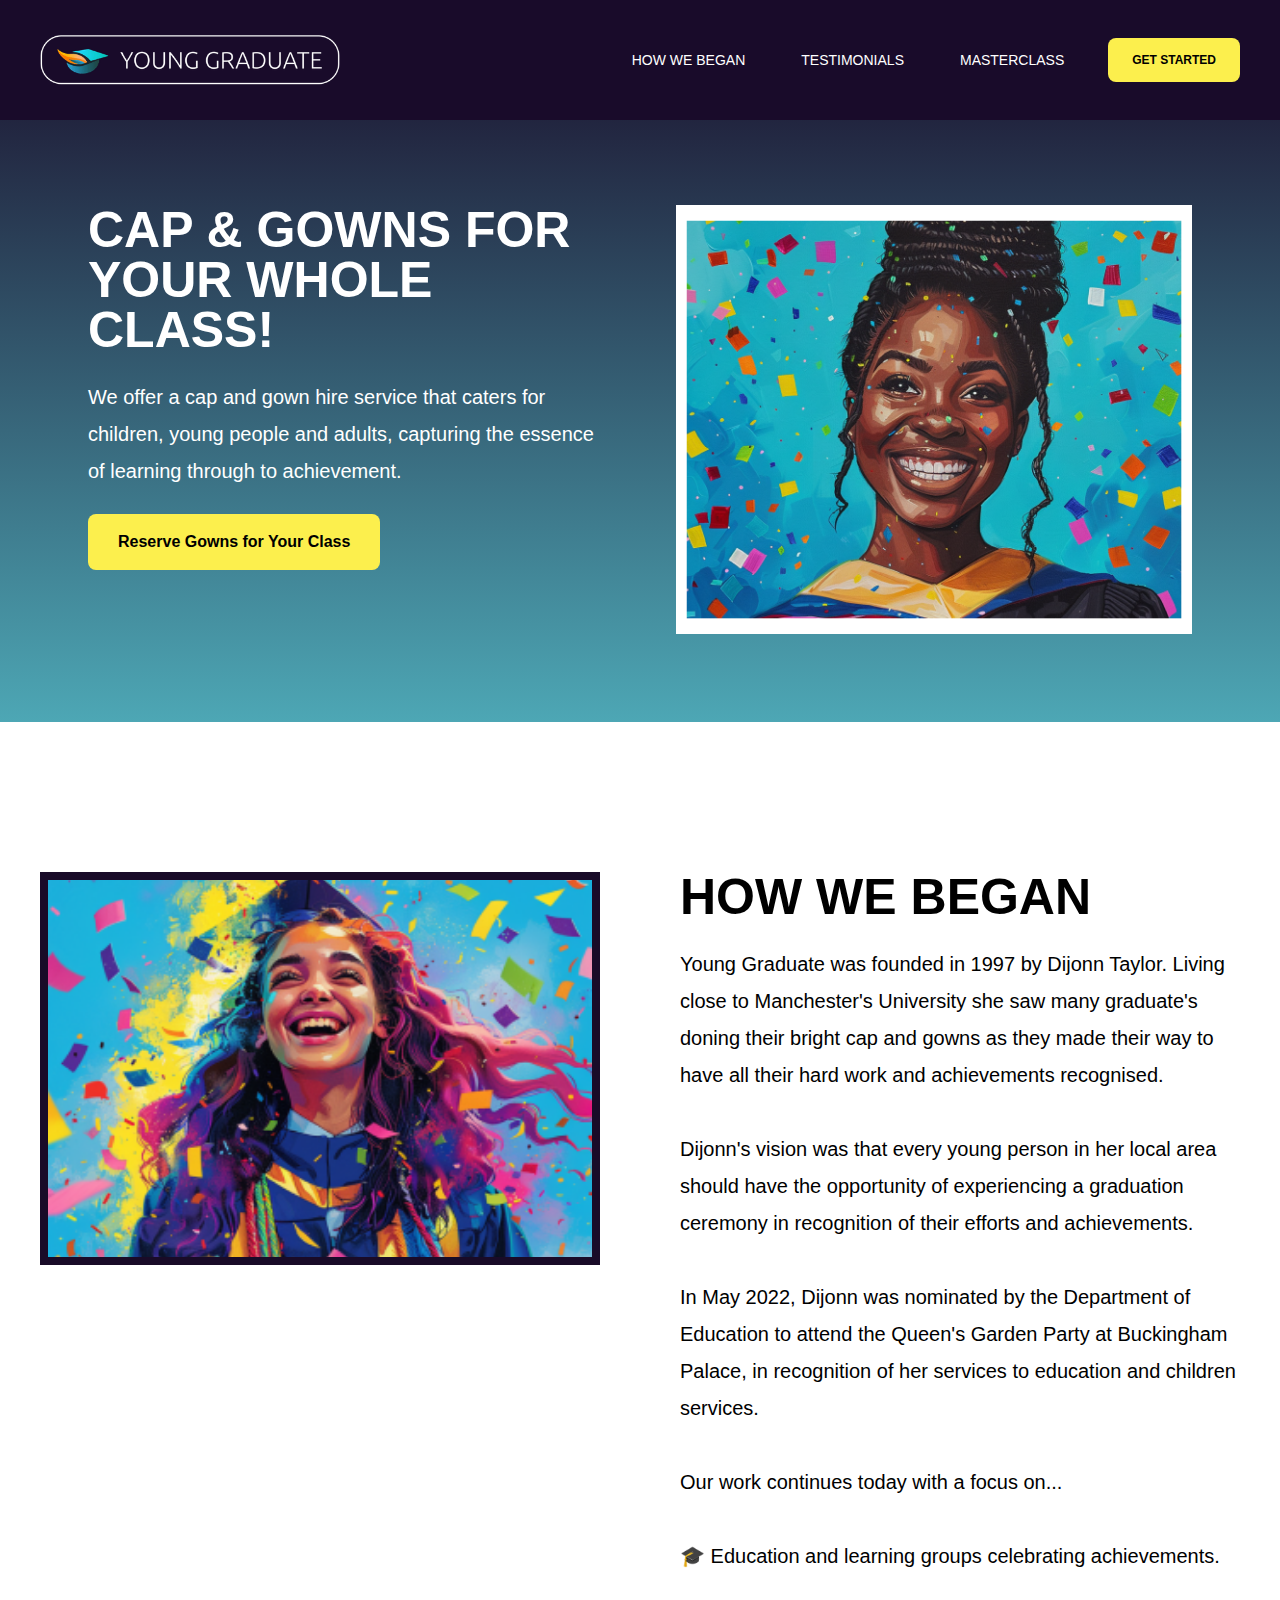
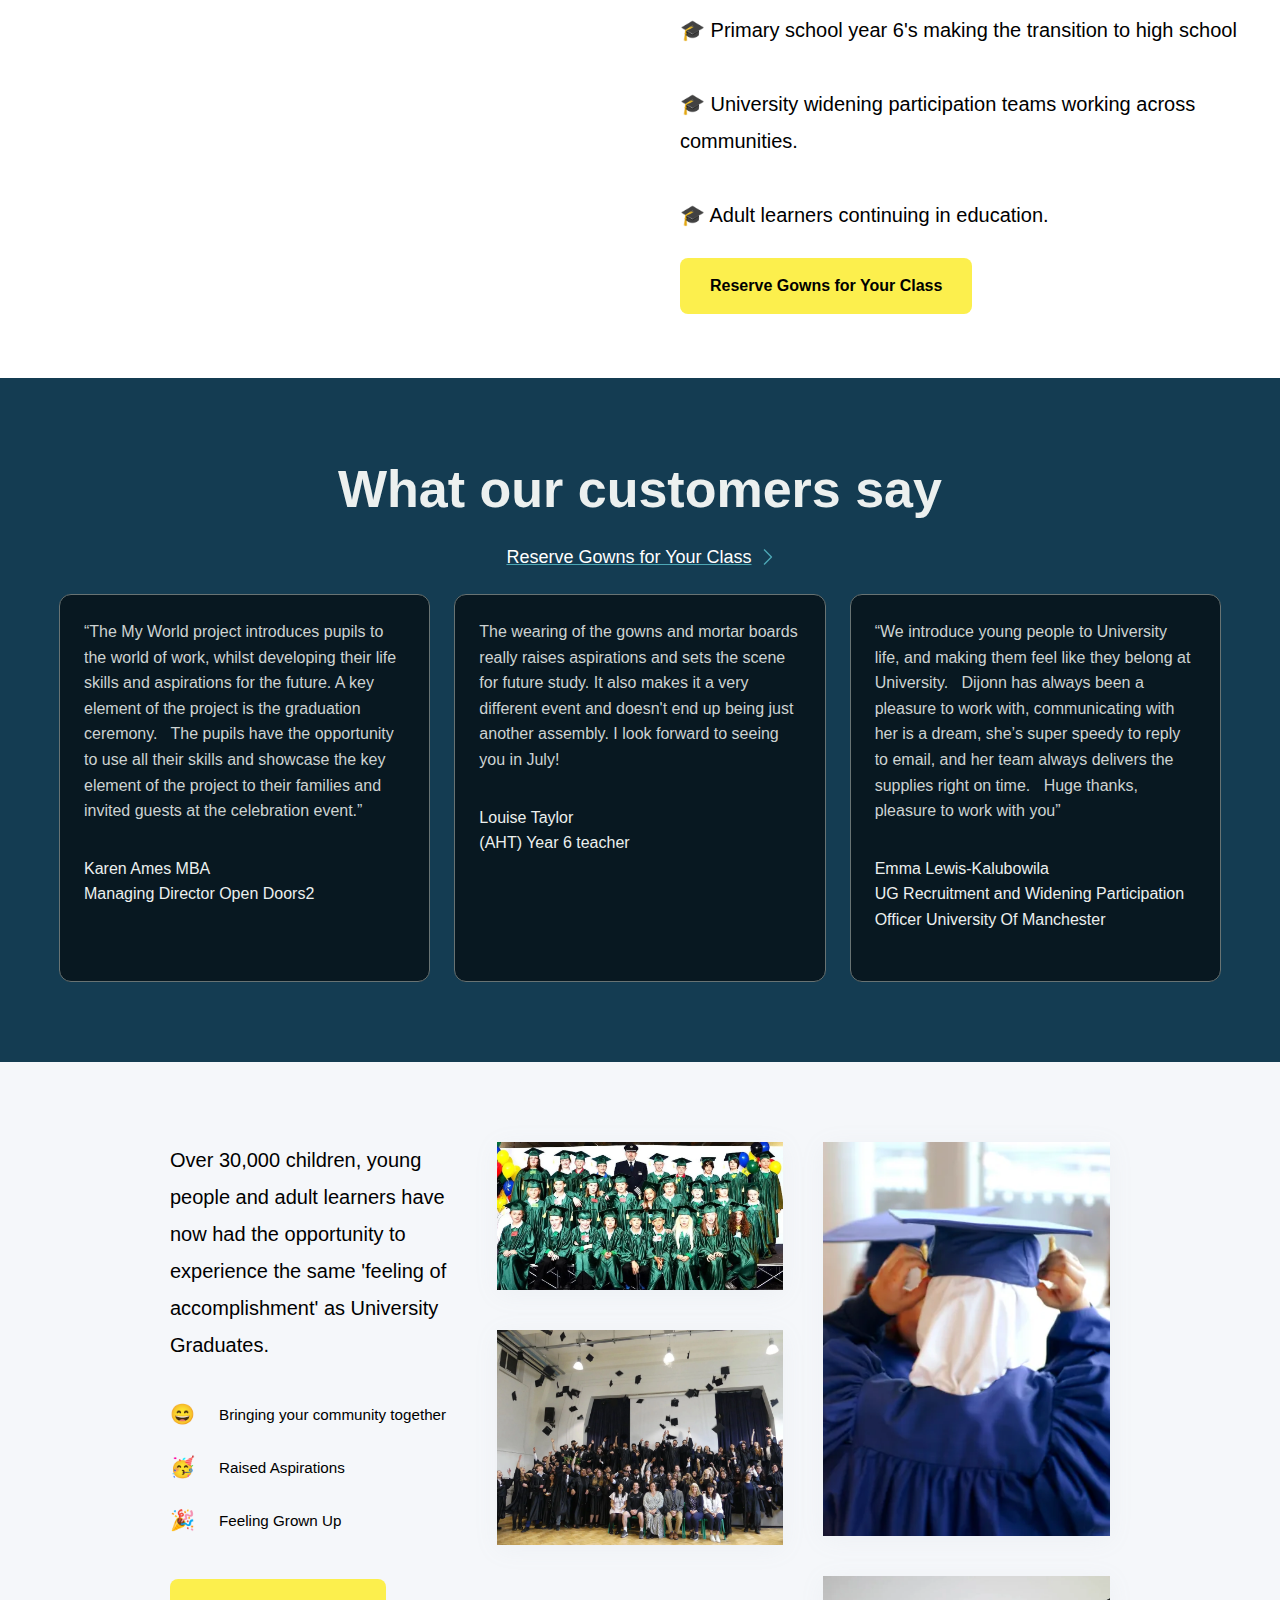
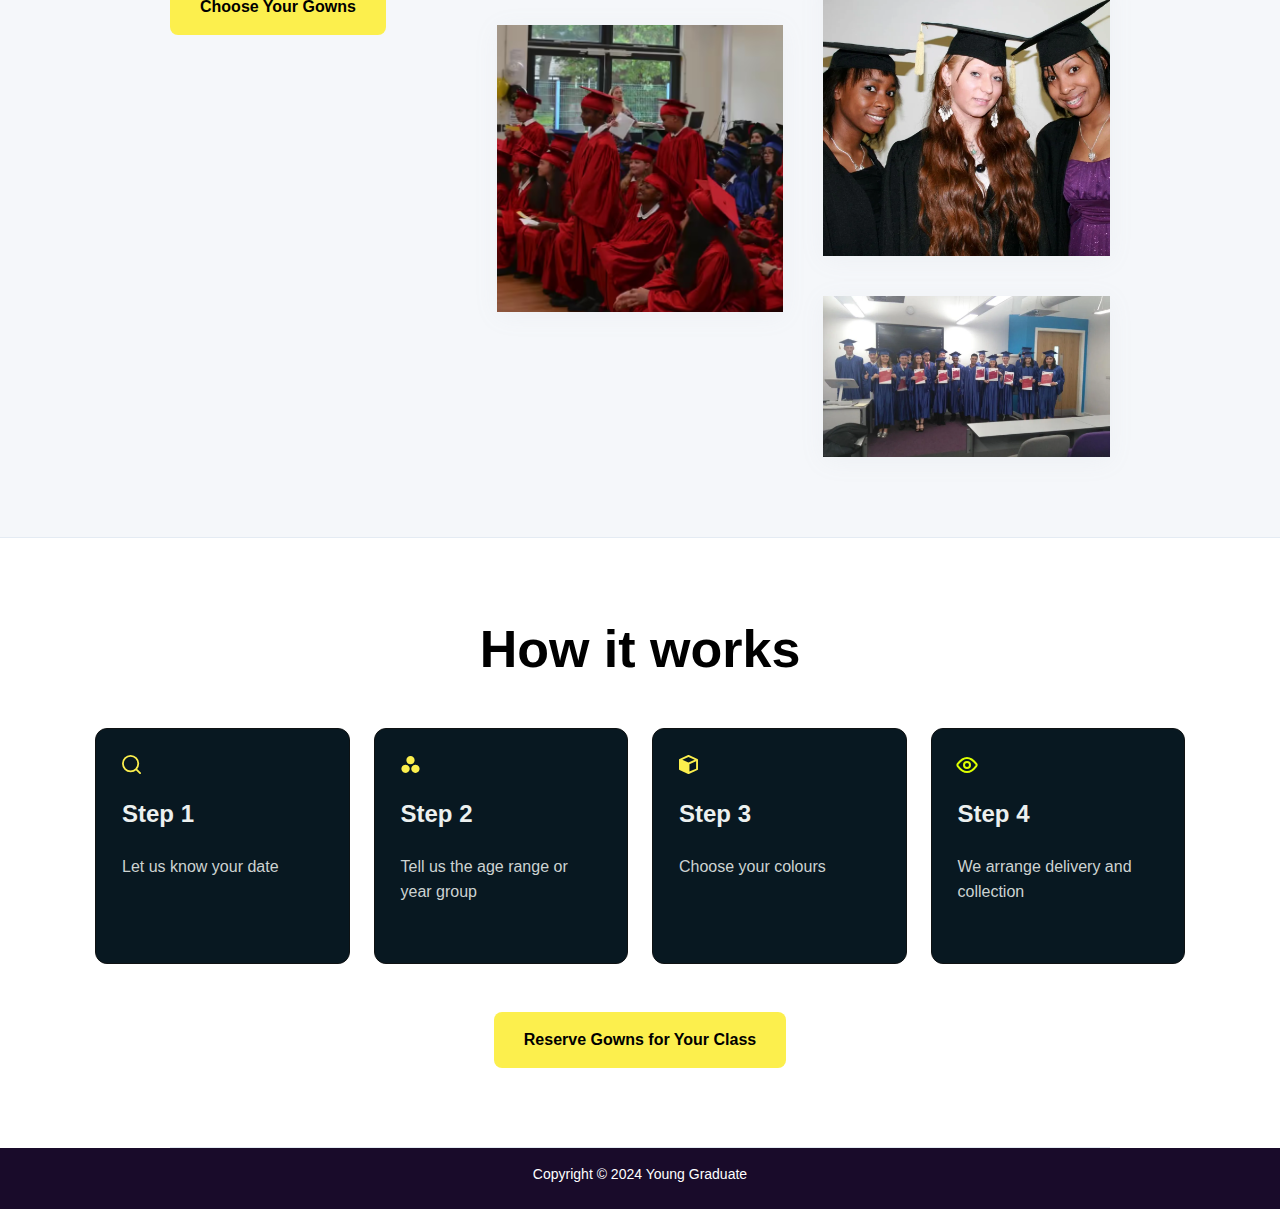
==== commit 182ddd4c: "Add files via upload" ====
--- a/index.html
+++ b/index.html
@@ -1,4 +1,4 @@
-<!DOCTYPE html><!--  This site was created in Webflow. https://webflow.com  --><!--  Last Published: Wed Jul 24 2024 16:40:49 GMT+0000 (Coordinated Universal Time)  -->
+<!DOCTYPE html><!--  This site was created in Webflow. https://webflow.com  --><!--  Last Published: Wed Jul 24 2024 16:44:36 GMT+0000 (Coordinated Universal Time)  -->
 <html data-wf-page="6639ddc9358cb6821ed180c1" data-wf-site="6639ddc8358cb6821ed180b4">
 <head>
   <meta charset="utf-8">
@@ -20,7 +20,8 @@
   <div data-animation="default" data-collapse="medium" data-duration="400" data-easing="ease" data-easing2="ease" role="banner" class="navbar-logo-left-12 w-nav">
     <div class="navbarcontainer-10 w-container">
       <div class="navbar-content-8">
-        <div class="navbar-brand-8"><img src="images/Logo-White-4.png" loading="lazy" width="300" sizes="(max-width: 479px) 74vw, 300px" alt="" srcset="images/Logo-White-4-p-500.png 500w, images/Logo-White-4-p-800.png 800w, images/Logo-White-4-p-1080.png 1080w, images/Logo-White-4-p-1600.png 1600w, images/Logo-White-4-p-2000.png 2000w, images/Logo-White-4-p-2600.png 2600w, images/Logo-White-4-p-3200.png 3200w, images/Logo-White-4.png 3824w">
+        <div class="navbar-brand-8">
+          <a href="index.html" aria-current="page" class="w-inline-block w--current"><img src="images/Logo-White-4.png" loading="lazy" width="300" sizes="(max-width: 479px) 74vw, 300px" alt="" srcset="images/Logo-White-4-p-500.png 500w, images/Logo-White-4-p-800.png 800w, images/Logo-White-4-p-1080.png 1080w, images/Logo-White-4-p-1600.png 1600w, images/Logo-White-4-p-2000.png 2000w, images/Logo-White-4-p-2600.png 2600w, images/Logo-White-4-p-3200.png 3200w, images/Logo-White-4.png 3824w"></a>
           <h1 class="heading-2">Young Graduate</h1>
         </div>
         <nav role="navigation" class="navbar-menu-8 w-nav-menu">
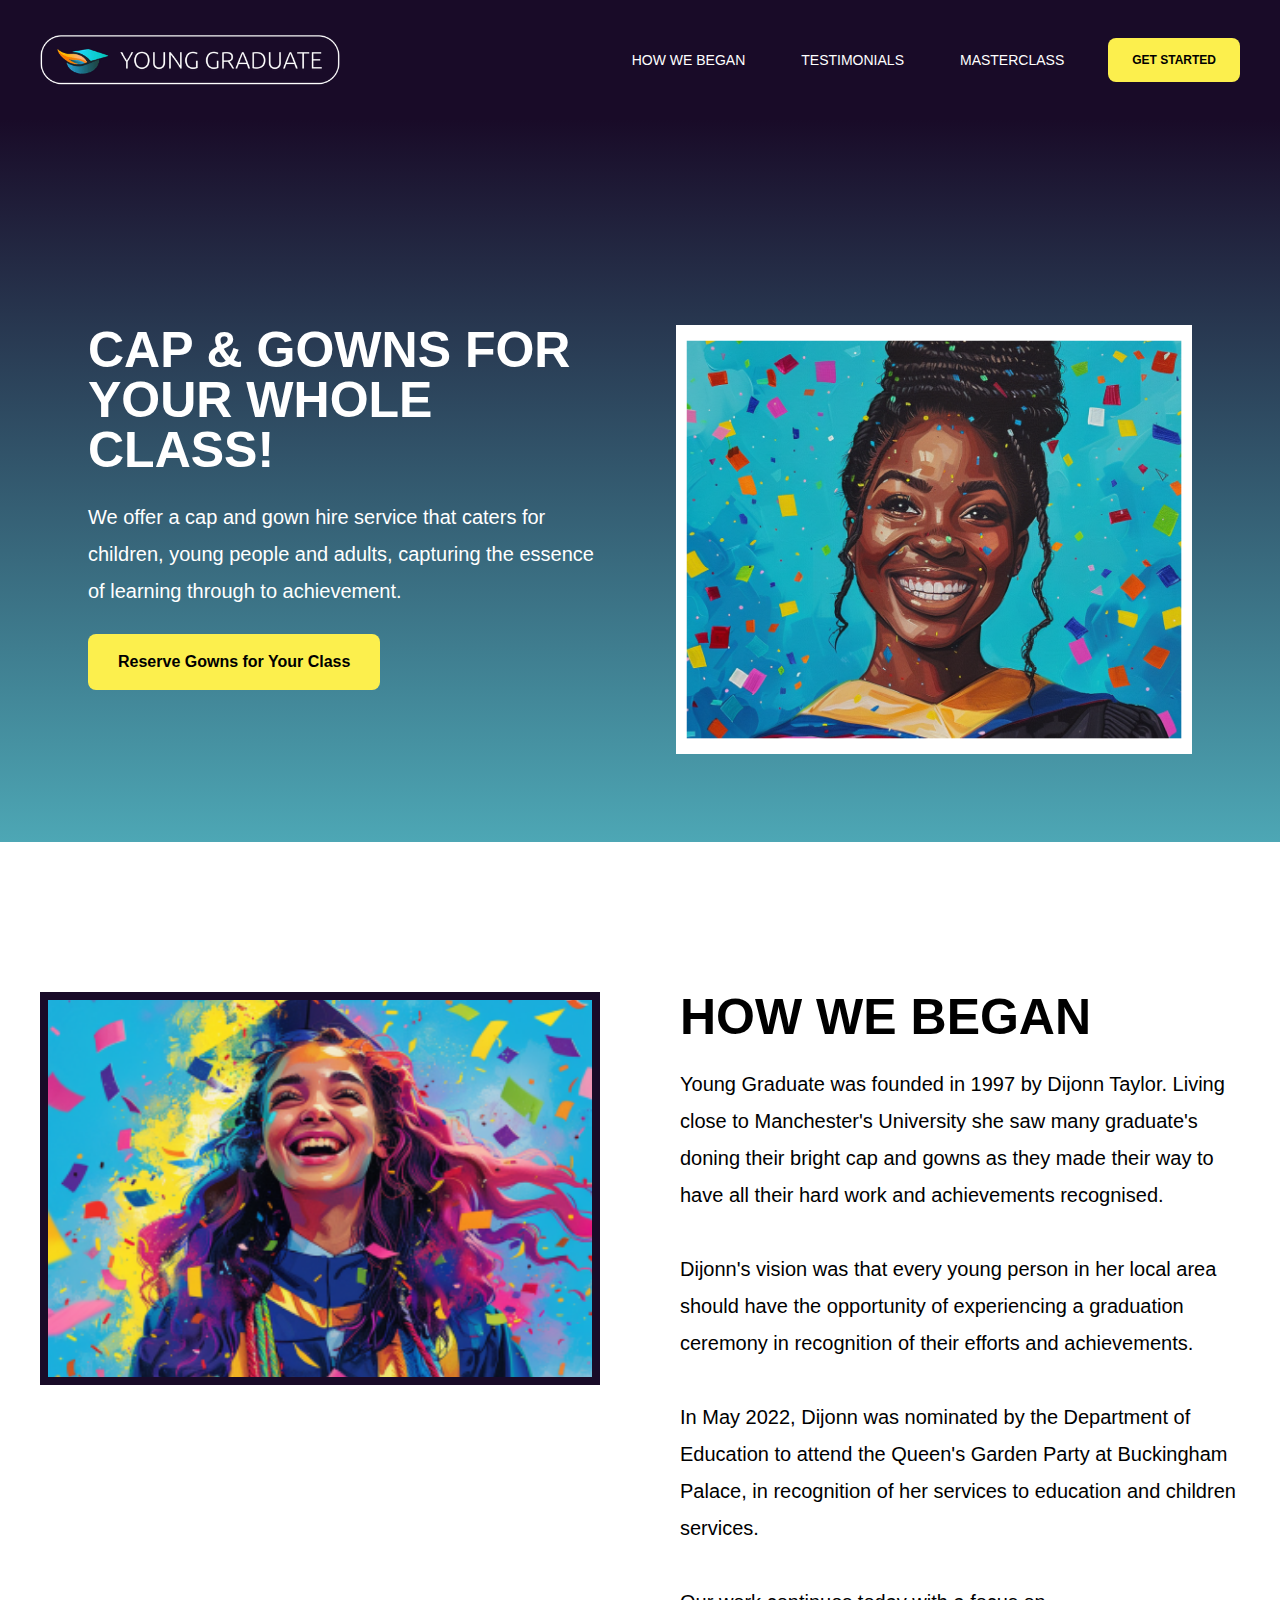
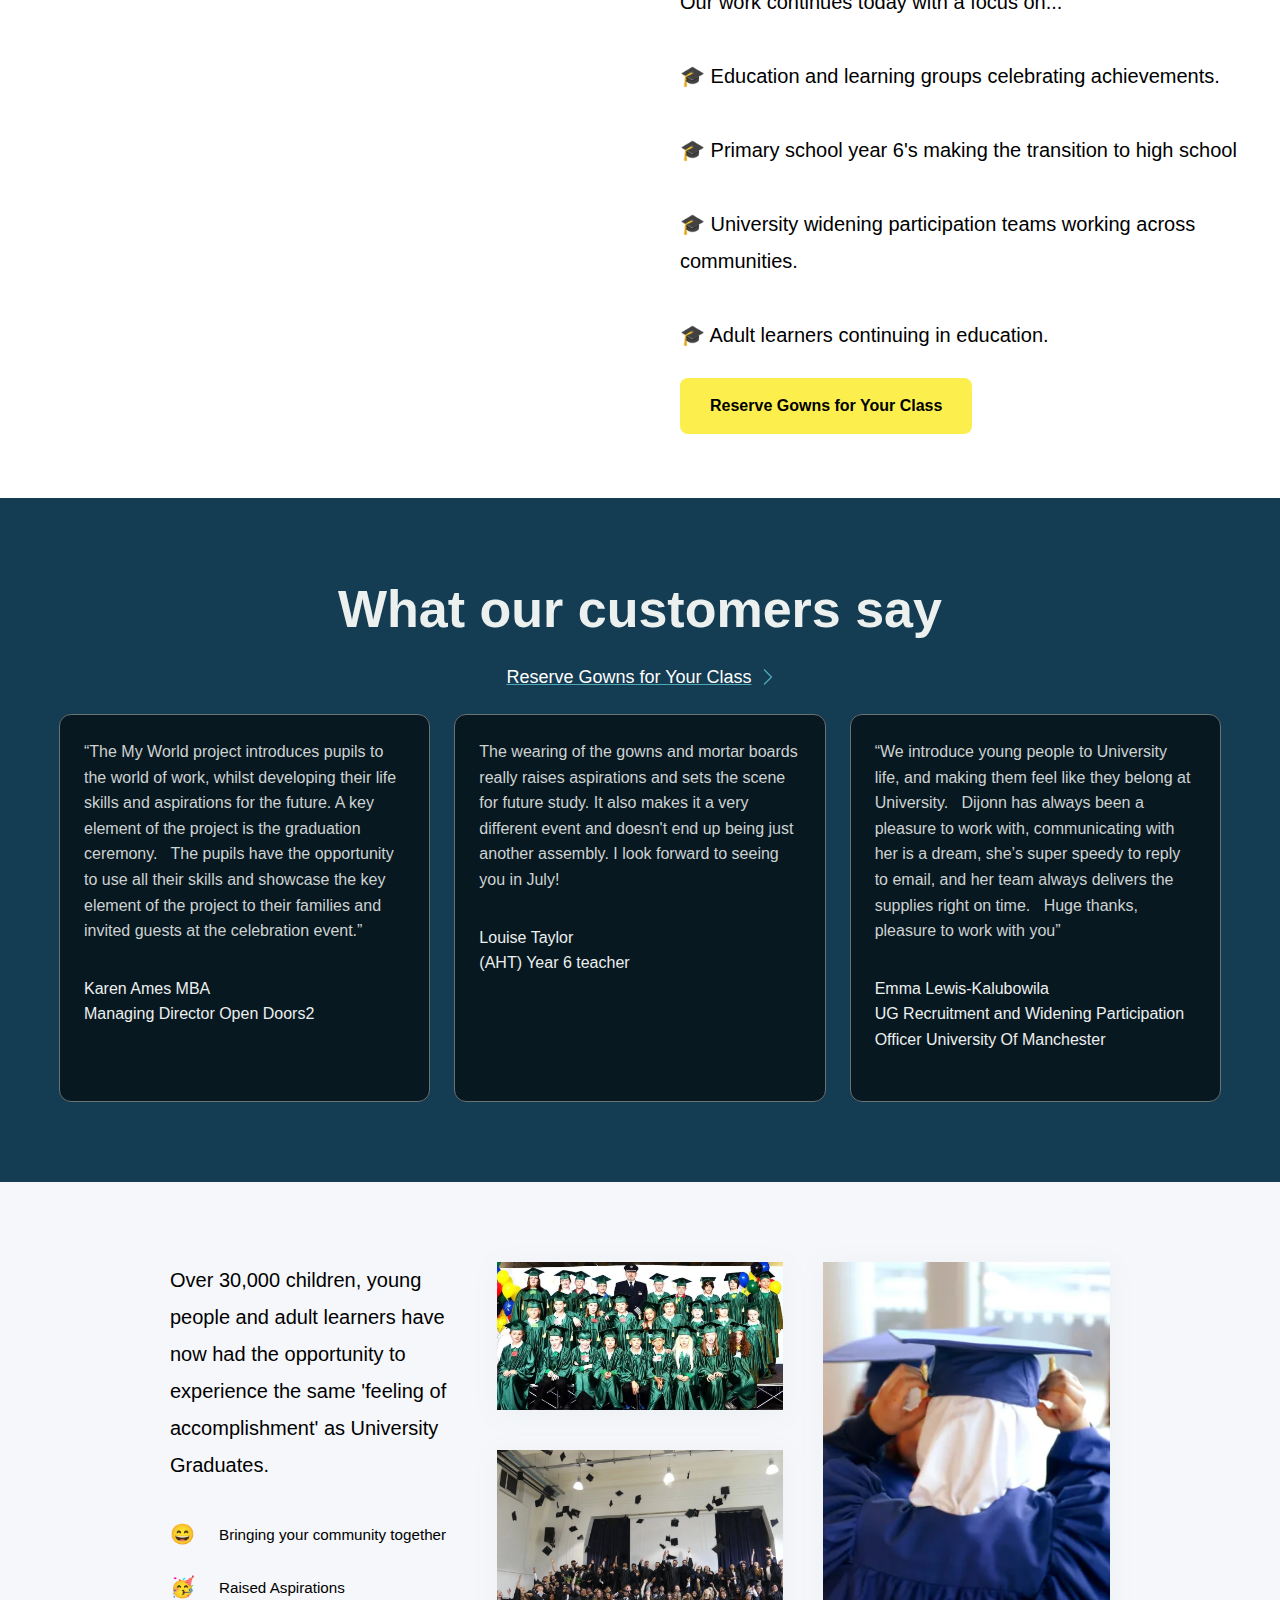
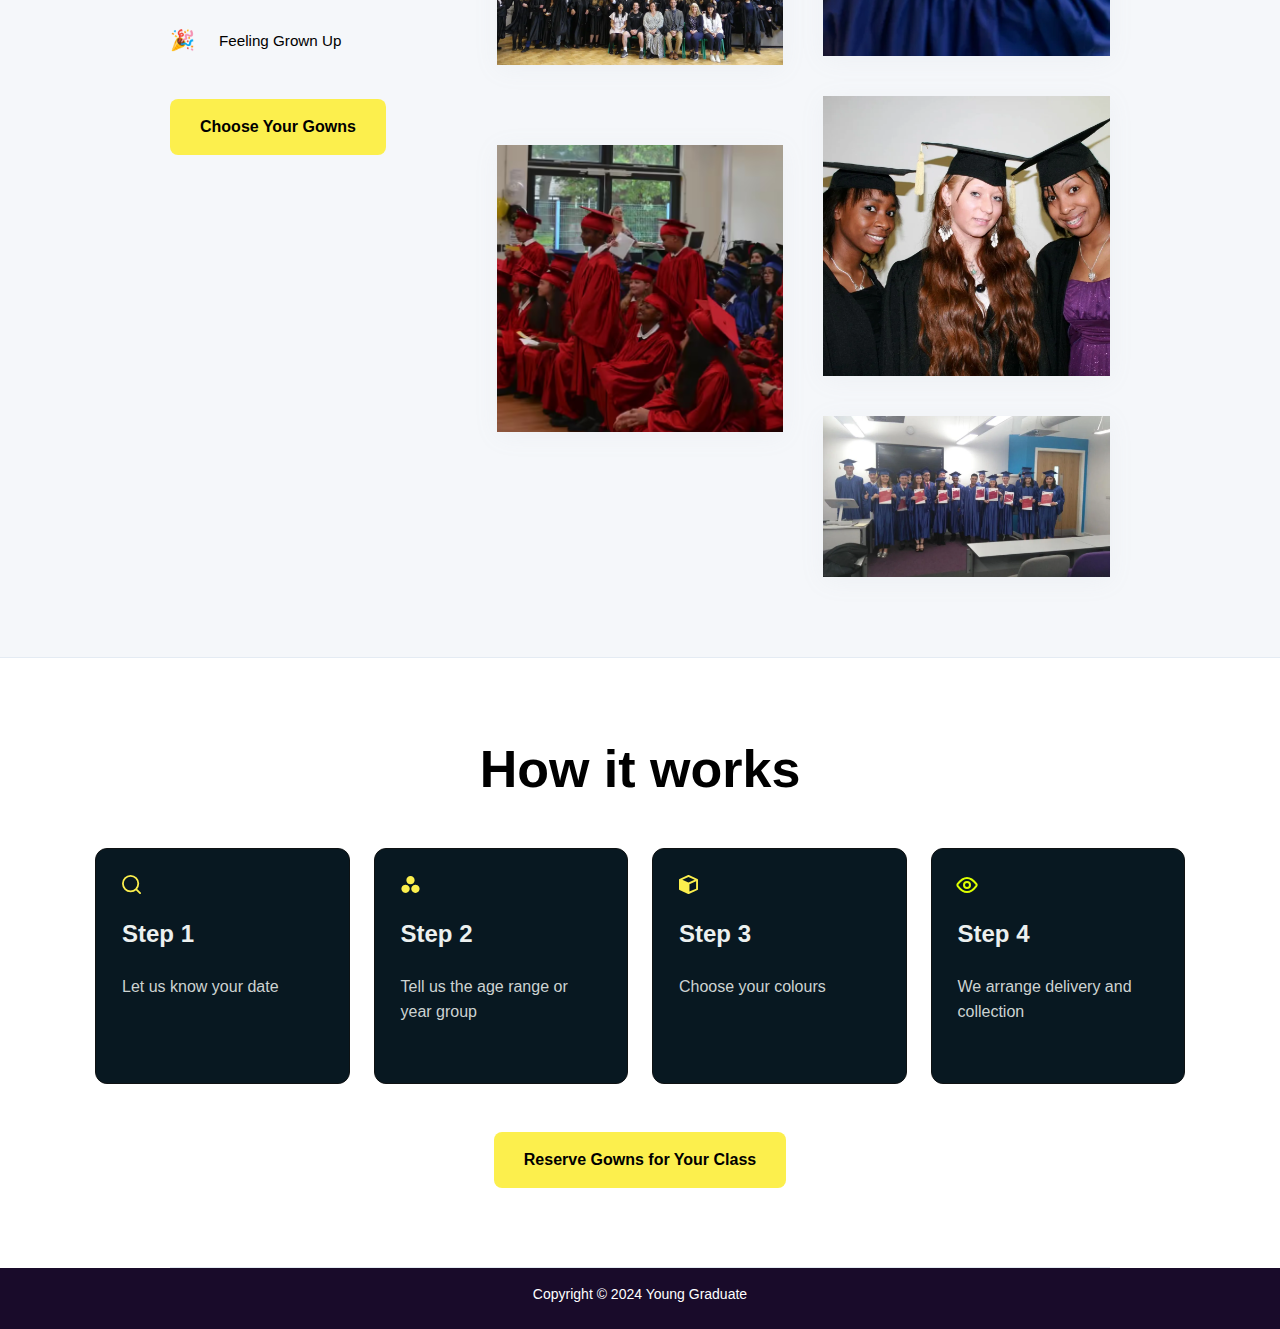
==== commit e3d2ca14: "Add files via upload" ====
--- a/index.html
+++ b/index.html
@@ -1,4 +1,4 @@
-<!DOCTYPE html><!--  This site was created in Webflow. https://webflow.com  --><!--  Last Published: Wed Jul 24 2024 16:44:36 GMT+0000 (Coordinated Universal Time)  -->
+<!DOCTYPE html><!--  This site was created in Webflow. https://webflow.com  --><!--  Last Published: Thu Jul 25 2024 15:00:49 GMT+0000 (Coordinated Universal Time)  -->
 <html data-wf-page="6639ddc9358cb6821ed180c1" data-wf-site="6639ddc8358cb6821ed180b4">
 <head>
   <meta charset="utf-8">
--- a/css/young-graduate.webflow.css
+++ b/css/young-graduate.webflow.css
@@ -5712,6 +5712,7 @@
 
 .navbar-logo-left-12 {
   background-color: #190b2a;
+  background-image: linear-gradient(180deg, var(--dark-purple), var(--dark-purple) 0%, #190b28 22%);
   justify-content: center;
   align-items: center;
   width: 100%;
@@ -5720,7 +5721,7 @@
   padding-right: 24px;
   text-decoration: none;
   display: flex;
-  position: fixed;
+  position: relative;
 }
 
 .navbar-logo-left-12.masterclass {
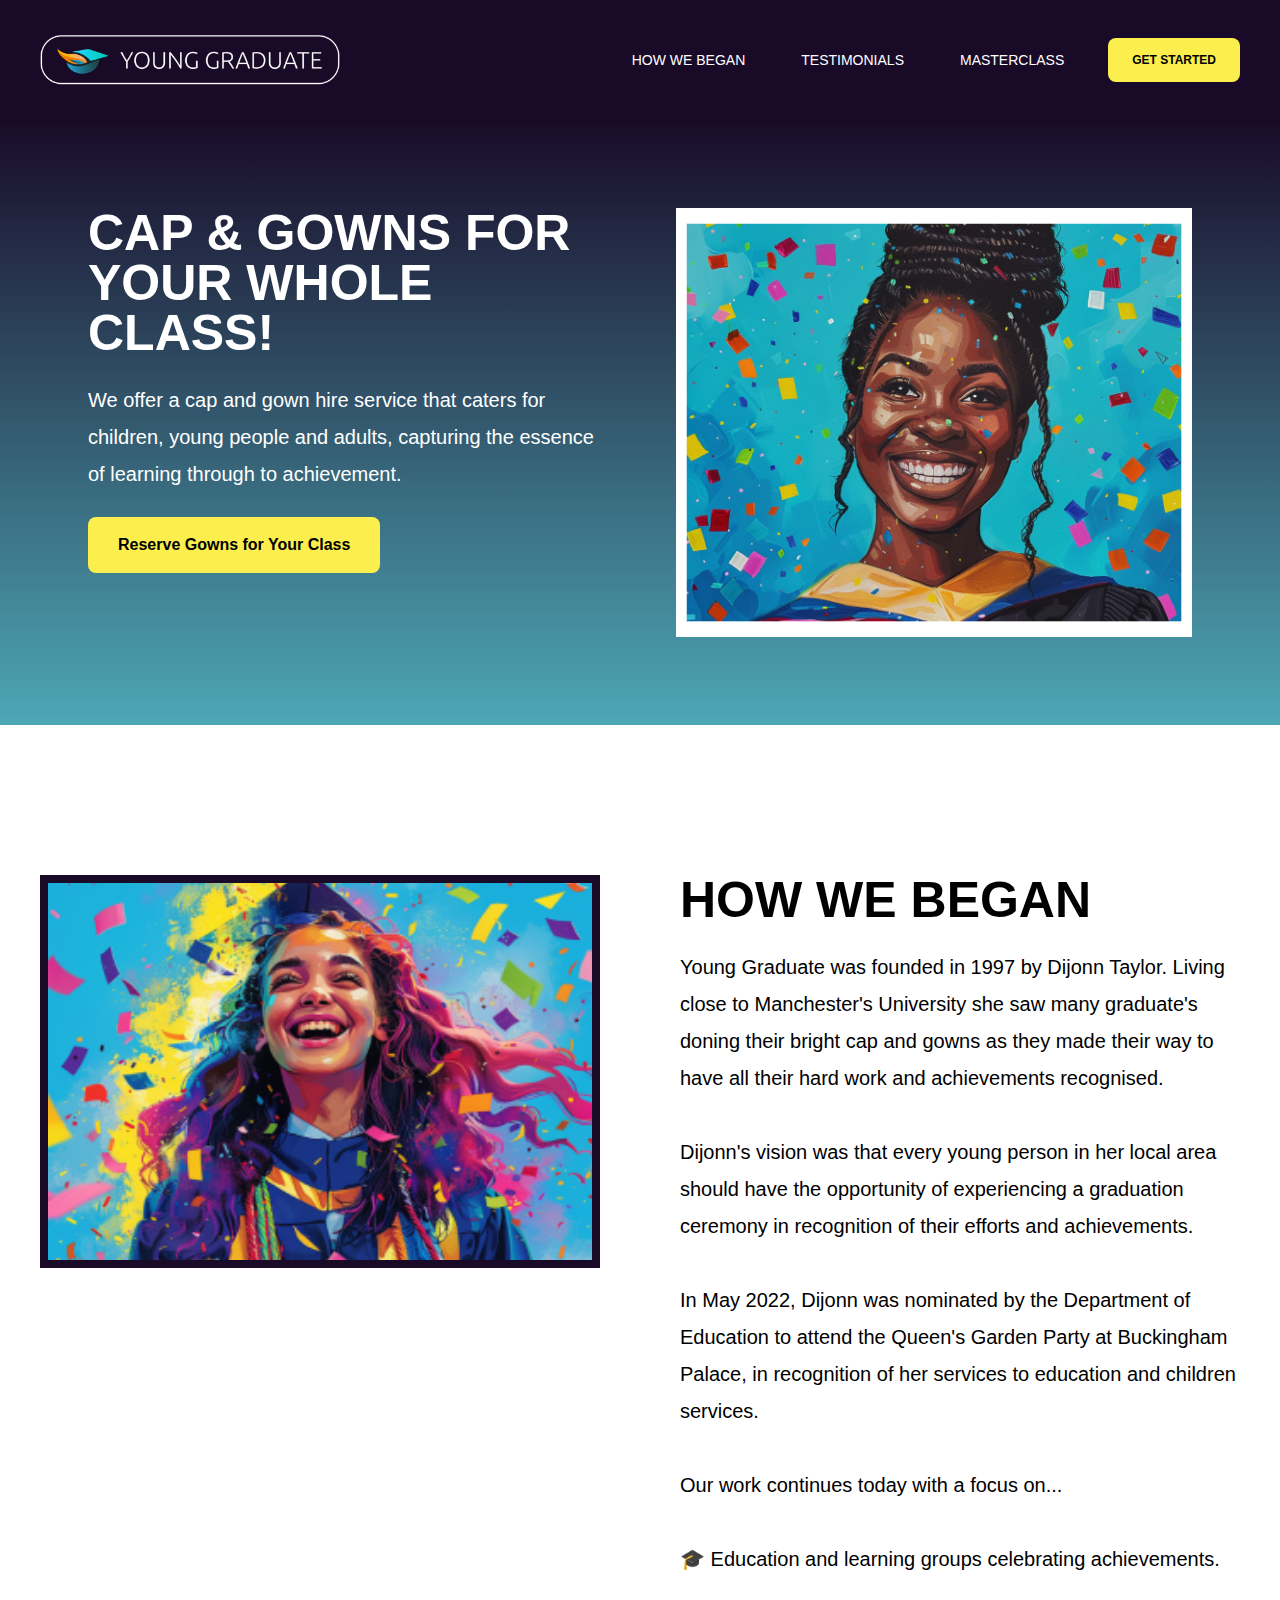
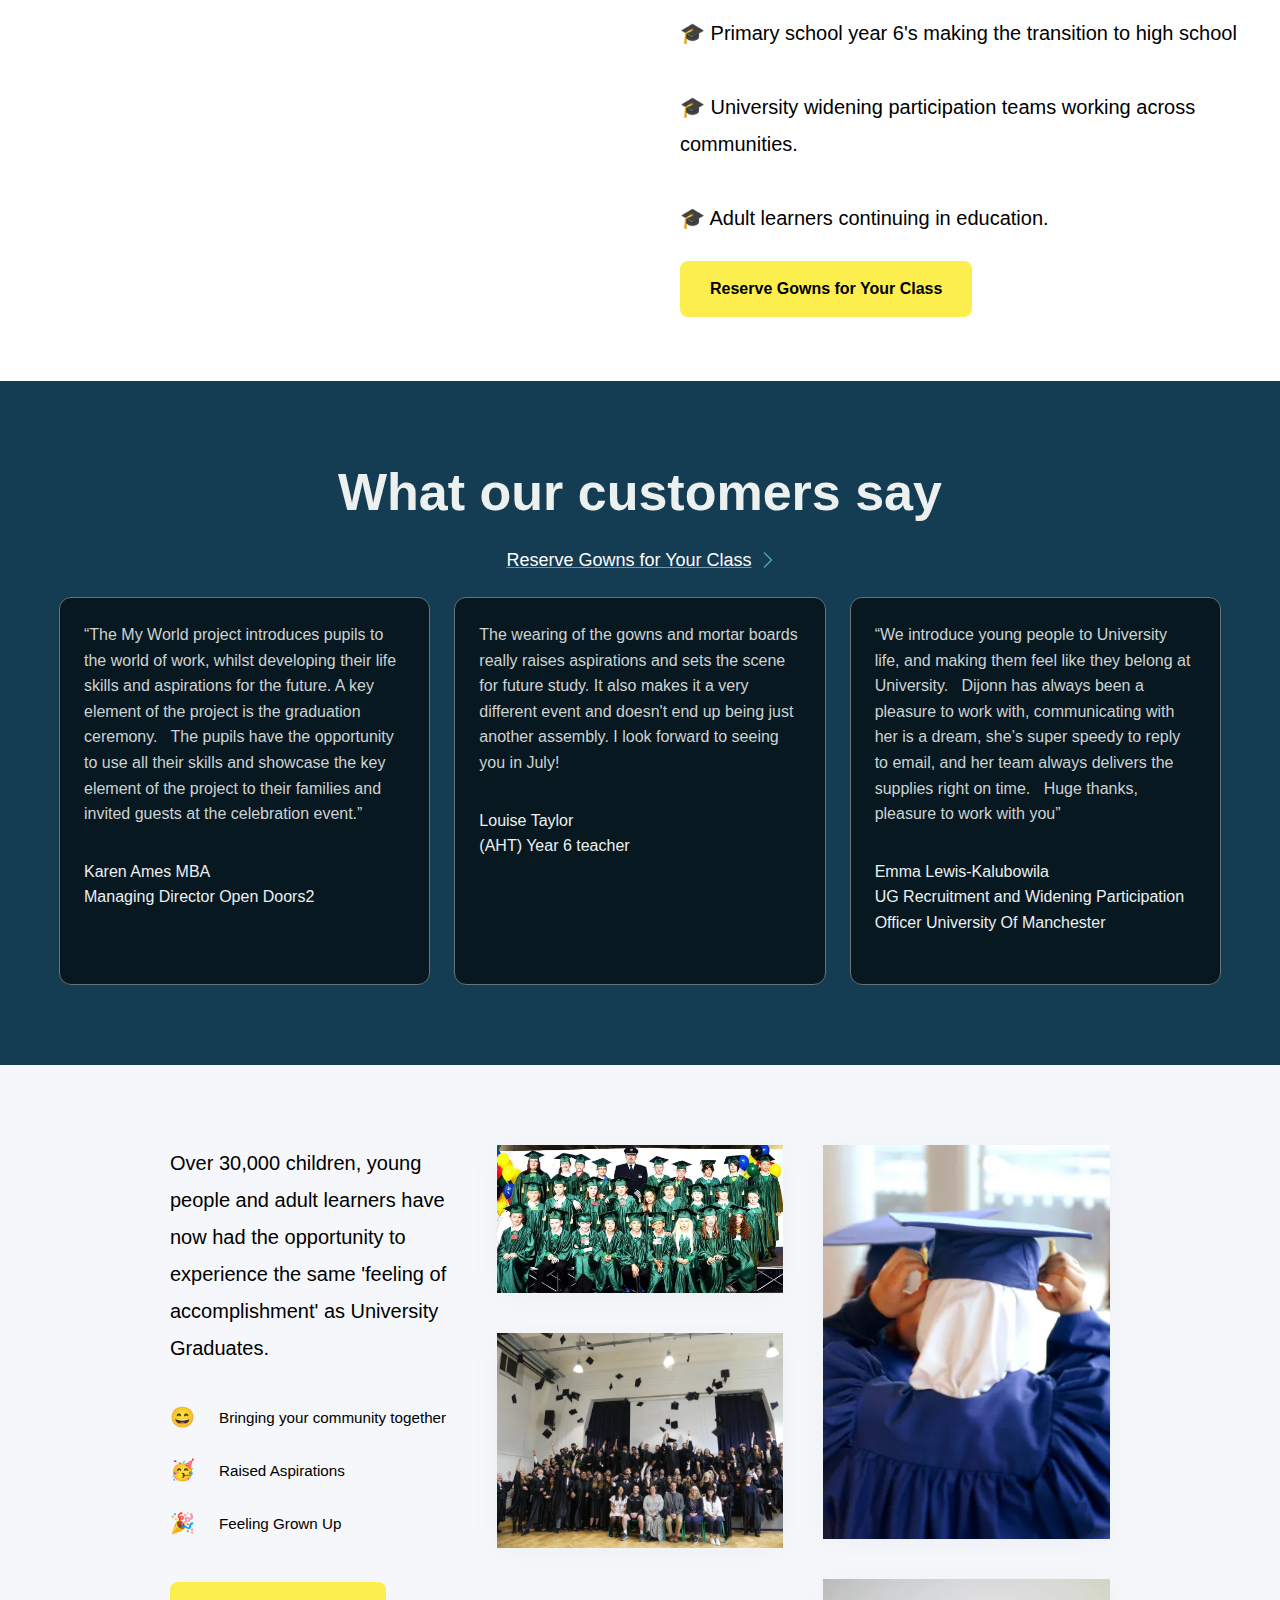
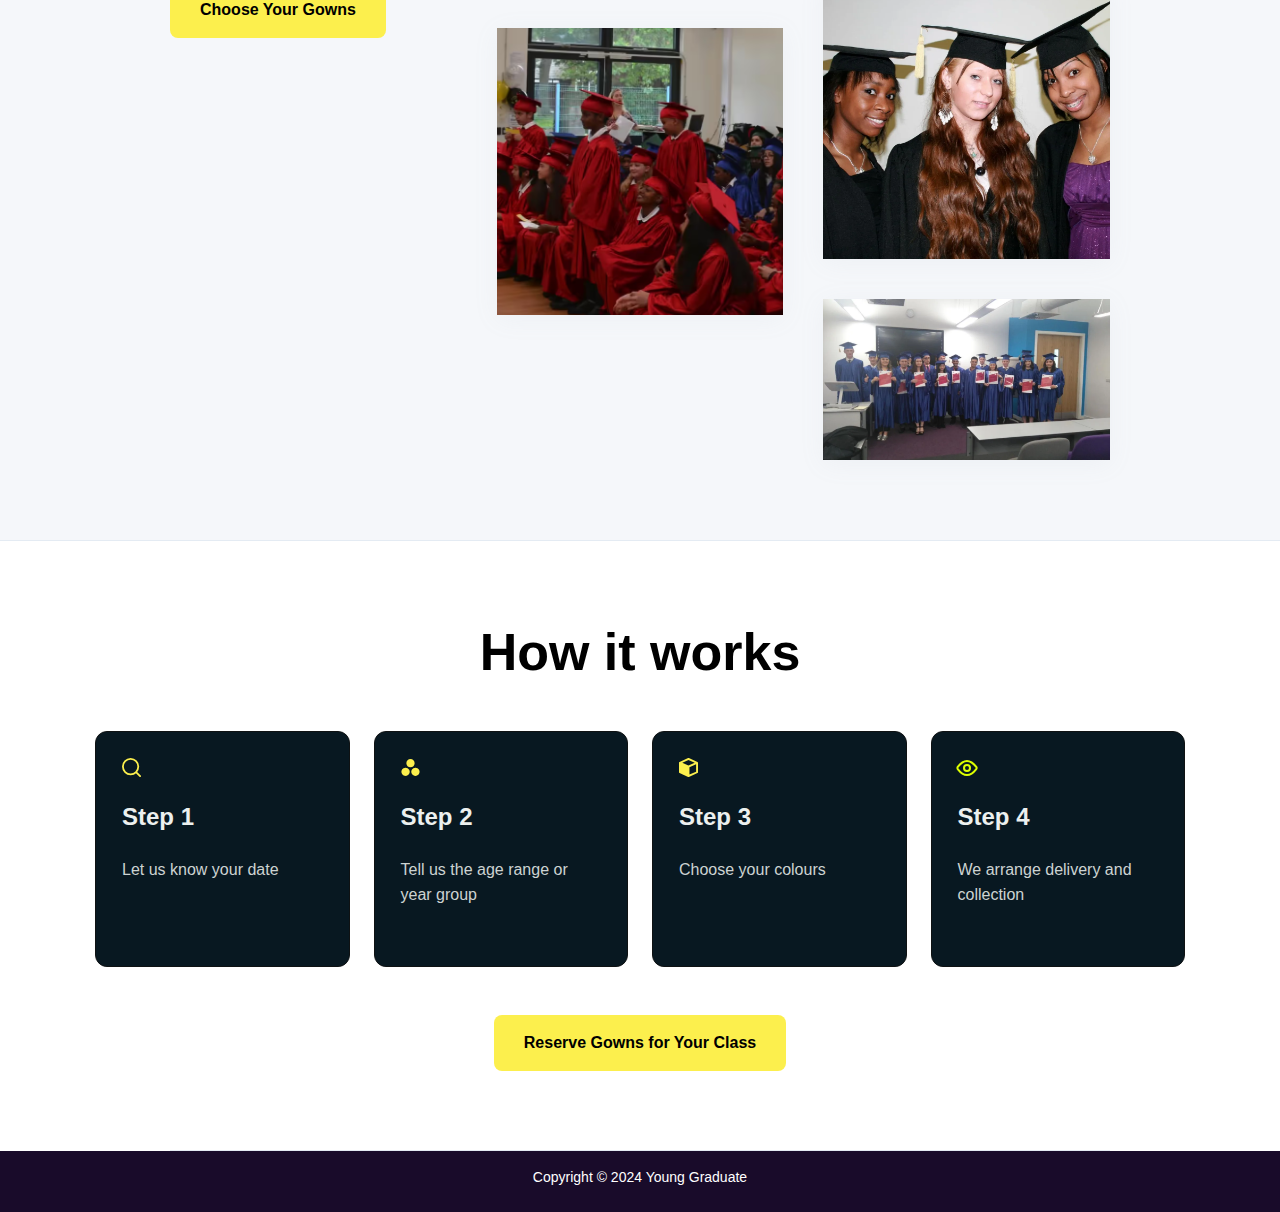
==== commit 1ff511e5: "Add files via upload" ====
--- a/index.html
+++ b/index.html
@@ -1,8 +1,17 @@
-<!DOCTYPE html><!--  This site was created in Webflow. https://webflow.com  --><!--  Last Published: Thu Jul 25 2024 15:00:49 GMT+0000 (Coordinated Universal Time)  -->
+<!DOCTYPE html><!--  This site was created in Webflow. https://webflow.com  --><!--  Last Published: Thu Feb 13 2025 10:16:32 GMT+0000 (Coordinated Universal Time)  -->
 <html data-wf-page="6639ddc9358cb6821ed180c1" data-wf-site="6639ddc8358cb6821ed180b4">
 <head>
   <meta charset="utf-8">
   <title>Young Graduate</title>
+  <meta content="We offer a cap and gown hire service that caters for children, young people and adults, capturing the essence of learning through to achievement." name="description">
+  <meta content="Young Graduate" property="og:title">
+  <meta content="We offer a cap and gown hire service that caters for children, young people and adults, capturing the essence of learning through to achievement." property="og:description">
+  <meta content="https://younggraduate.co.uk/images/Rectangle-6.png" property="og:image">
+  <meta content="Young Graduate" property="twitter:title">
+  <meta content="We offer a cap and gown hire service that caters for children, young people and adults, capturing the essence of learning through to achievement." property="twitter:description">
+  <meta content="https://younggraduate.co.uk/images/Rectangle-6.png" property="twitter:image">
+  <meta property="og:type" content="website">
+  <meta content="summary_large_image" name="twitter:card">
   <meta content="width=device-width, initial-scale=1" name="viewport">
   <meta content="Webflow" name="generator">
   <link href="css/normalize.css" rel="stylesheet" type="text/css">
--- a/css/webflow.css
+++ b/css/webflow.css
@@ -107,72 +107,63 @@
 pre.w-code-block code {
   all: inherit;
 }
+.w-optimization {
+  display: contents;
+}
 .w-webflow-badge,
-.w-webflow-badge * {
-  position: static;
-  left: auto;
-  top: auto;
-  right: auto;
-  bottom: auto;
-  z-index: auto;
-  display: block;
-  visibility: visible;
-  overflow: visible;
-  overflow-x: visible;
-  overflow-y: visible;
-  box-sizing: border-box;
-  width: auto;
-  height: auto;
-  max-height: none;
-  max-width: none;
-  min-height: 0;
-  min-width: 0;
-  margin: 0;
-  padding: 0;
-  float: none;
-  clear: none;
-  border: 0 none transparent;
-  border-radius: 0;
-  background: none;
-  background-image: none;
-  background-position: 0% 0%;
-  background-size: auto auto;
-  background-repeat: repeat;
-  background-origin: padding-box;
-  background-clip: border-box;
-  background-attachment: scroll;
-  background-color: transparent;
-  box-shadow: none;
-  opacity: 1;
-  transform: none;
-  transition: none;
-  direction: ltr;
-  font-family: inherit;
-  font-weight: inherit;
-  color: inherit;
-  font-size: inherit;
-  line-height: inherit;
-  font-style: inherit;
-  font-variant: inherit;
-  text-align: inherit;
-  letter-spacing: inherit;
-  text-decoration: inherit;
-  text-indent: 0;
-  text-transform: inherit;
-  list-style-type: disc;
-  text-shadow: none;
-  font-smoothing: auto;
-  vertical-align: baseline;
-  cursor: inherit;
-  white-space: inherit;
-  word-break: normal;
-  word-spacing: normal;
-  word-wrap: normal;
+.w-webflow-badge > img {
+  box-sizing: unset;
+  width: unset;
+  height: unset;
+  max-height: unset;
+  max-width: unset;
+  min-height: unset;
+  min-width: unset;
+  margin: unset;
+  padding: unset;
+  float: unset;
+  clear: unset;
+  border: unset;
+  border-radius: unset;
+  background: unset;
+  background-image: unset;
+  background-position: unset;
+  background-size: unset;
+  background-repeat: unset;
+  background-origin: unset;
+  background-clip: unset;
+  background-attachment: unset;
+  background-color: unset;
+  box-shadow: unset;
+  transform: unset;
+  transition: unset;
+  direction: unset;
+  font-family: unset;
+  font-weight: unset;
+  color: unset;
+  font-size: unset;
+  line-height: unset;
+  font-style: unset;
+  font-variant: unset;
+  text-align: unset;
+  letter-spacing: unset;
+  text-decoration: unset;
+  text-indent: unset;
+  text-transform: unset;
+  list-style-type: unset;
+  text-shadow: unset;
+  vertical-align: unset;
+  cursor: unset;
+  white-space: unset;
+  word-break: unset;
+  word-spacing: unset;
+  word-wrap: unset;
 }
 .w-webflow-badge {
   position: fixed !important;
   display: inline-block !important;
   visibility: visible !important;
+  opacity: 1 !important;
   z-index: 2147483647 !important;
   top: auto !important;
   right: 12px !important;
@@ -183,21 +174,21 @@
   border-radius: 3px !important;
   padding: 6px !important;
   font-size: 12px !important;
-  opacity: 1 !important;
   line-height: 14px !important;
   text-decoration: none !important;
   transform: none !important;
   margin: 0 !important;
   width: auto !important;
   height: auto !important;
-  overflow: visible !important;
+  overflow: unset !important;
   white-space: nowrap;
   box-shadow: 0 0 0 1px rgba(0, 0, 0, 0.1), 0px 1px 3px rgba(0, 0, 0, 0.1);
   cursor: pointer;
 }
 .w-webflow-badge > img {
+  position: unset;
   display: inline-block !important;
-  visibility: visible !important;
+  visibility: unset !important;
   opacity: 1 !important;
   vertical-align: middle !important;
 }
@@ -342,17 +333,8 @@
   background-color: #ffffff;
   border: 1px solid #cccccc;
 }
-.w-input:-moz-placeholder,
-.w-select:-moz-placeholder {
-  color: #999;
-}
-.w-input::-moz-placeholder,
-.w-select::-moz-placeholder {
-  color: #999;
-  opacity: 1;
-}
-.w-input::-webkit-input-placeholder,
-.w-select::-webkit-input-placeholder {
+.w-input::placeholder,
+.w-select::placeholder {
   color: #999;
 }
 .w-input:focus,
@@ -801,9 +783,6 @@
 }
 .w-widget-twitter-count-shim * {
   pointer-events: none;
-  -webkit-user-select: none;
-  -moz-user-select: none;
-  -ms-user-select: none;
   user-select: none;
 }
 .w-widget-twitter-count-shim .w-widget-twitter-count-inner {
@@ -1036,9 +1015,6 @@
   font-size: 40px;
   -webkit-tap-highlight-color: rgba(0, 0, 0, 0);
   tap-highlight-color: rgba(0, 0, 0, 0);
-  -webkit-user-select: none;
-  -moz-user-select: none;
-  -ms-user-select: none;
   user-select: none;
 }
 .w-slider-arrow-left [class^='w-icon-'],
@@ -1104,9 +1080,6 @@
   white-space: nowrap;
 }
 .w-dropdown-toggle {
-  -webkit-user-select: none;
-  -moz-user-select: none;
-  -ms-user-select: none;
   user-select: none;
   display: inline-block;
   cursor: pointer;
@@ -1658,20 +1631,20 @@
 .w-nav-overlay [data-nav-menu-open] {
   top: 0;
 }
-.w-nav[data-animation="over-left"] .w-nav-overlay {
+.w-nav[data-animation='over-left'] .w-nav-overlay {
   width: auto;
 }
-.w-nav[data-animation="over-left"] .w-nav-overlay,
-.w-nav[data-animation="over-left"] [data-nav-menu-open] {
+.w-nav[data-animation='over-left'] .w-nav-overlay,
+.w-nav[data-animation='over-left'] [data-nav-menu-open] {
   right: auto;
   z-index: 1;
   top: 0;
 }
-.w-nav[data-animation="over-right"] .w-nav-overlay {
+.w-nav[data-animation='over-right'] .w-nav-overlay {
   width: auto;
 }
-.w-nav[data-animation="over-right"] .w-nav-overlay,
-.w-nav[data-animation="over-right"] [data-nav-menu-open] {
+.w-nav[data-animation='over-right'] .w-nav-overlay,
+.w-nav[data-animation='over-right'] [data-nav-menu-open] {
   left: auto;
   z-index: 1;
   top: 0;
@@ -1685,9 +1658,6 @@
   cursor: pointer;
   -webkit-tap-highlight-color: rgba(0, 0, 0, 0);
   tap-highlight-color: rgba(0, 0, 0, 0);
-  -webkit-user-select: none;
-  -moz-user-select: none;
-  -ms-user-select: none;
   user-select: none;
 }
 .w-nav-button:focus {
@@ -1697,10 +1667,10 @@
   background-color: #C8C8C8;
   color: white;
 }
-.w-nav[data-collapse="all"] .w-nav-menu {
+.w-nav[data-collapse='all'] .w-nav-menu {
   display: none;
 }
-.w-nav[data-collapse="all"] .w-nav-button {
+.w-nav[data-collapse='all'] .w-nav-button {
   display: block;
 }
 .w--nav-dropdown-open {
@@ -1713,18 +1683,18 @@
   position: static;
 }
 @media screen and (max-width: 991px) {
-  .w-nav[data-collapse="medium"] .w-nav-menu {
+  .w-nav[data-collapse='medium'] .w-nav-menu {
     display: none;
   }
-  .w-nav[data-collapse="medium"] .w-nav-button {
+  .w-nav[data-collapse='medium'] .w-nav-button {
     display: block;
   }
 }
 @media screen and (max-width: 767px) {
-  .w-nav[data-collapse="small"] .w-nav-menu {
+  .w-nav[data-collapse='small'] .w-nav-menu {
     display: none;
   }
-  .w-nav[data-collapse="small"] .w-nav-button {
+  .w-nav[data-collapse='small'] .w-nav-button {
     display: block;
   }
   .w-nav-brand {
@@ -1732,10 +1702,10 @@
   }
 }
 @media screen and (max-width: 479px) {
-  .w-nav[data-collapse="tiny"] .w-nav-menu {
+  .w-nav[data-collapse='tiny'] .w-nav-menu {
     display: none;
   }
-  .w-nav[data-collapse="tiny"] .w-nav-button {
+  .w-nav[data-collapse='tiny'] .w-nav-button {
     display: block;
   }
 }
--- a/css/young-graduate.webflow.css
+++ b/css/young-graduate.webflow.css
@@ -772,7 +772,7 @@
 
 .logo-4 {
   object-fit: cover;
-  background-color: rgba(32, 32, 32, .82);
+  background-color: #202020d1;
   flex: 0 auto;
   justify-content: center;
   align-items: center;
@@ -1810,7 +1810,7 @@
 
 .logo-7 {
   object-fit: cover;
-  background-color: rgba(32, 32, 32, .82);
+  background-color: #202020d1;
   flex: 0 auto;
   justify-content: center;
   align-items: center;
@@ -2519,7 +2519,7 @@
 
 .logo-10 {
   object-fit: cover;
-  background-color: rgba(32, 32, 32, .82);
+  background-color: #202020d1;
   flex: 0 auto;
   justify-content: center;
   align-items: center;
@@ -3112,7 +3112,7 @@
 
 .logo-13 {
   object-fit: cover;
-  background-color: rgba(32, 32, 32, .82);
+  background-color: #202020d1;
   flex: 0 auto;
   justify-content: center;
   align-items: center;
@@ -3684,7 +3684,7 @@
 
 .logo-15 {
   object-fit: cover;
-  background-color: rgba(32, 32, 32, .82);
+  background-color: #202020d1;
   flex: 0 auto;
   justify-content: center;
   align-items: center;
@@ -4210,7 +4210,7 @@
 
 .logo-17 {
   object-fit: cover;
-  background-color: rgba(32, 32, 32, .82);
+  background-color: #202020d1;
   flex: 0 auto;
   justify-content: center;
   align-items: center;
@@ -5576,7 +5576,7 @@
 
 .logo-22 {
   object-fit: cover;
-  background-color: rgba(32, 32, 32, .82);
+  background-color: #202020d1;
   flex: 0 auto;
   justify-content: center;
   align-items: center;
@@ -5806,7 +5806,7 @@
   justify-content: flex-start;
   align-items: center;
   width: 100%;
-  padding-top: 157px;
+  padding-top: 40px;
   padding-bottom: 40px;
   text-decoration: none;
   display: flex;
@@ -6371,7 +6371,7 @@
 
 .logo-25 {
   object-fit: cover;
-  background-color: rgba(32, 32, 32, .82);
+  background-color: #202020d1;
   flex: 0 auto;
   justify-content: center;
   align-items: center;
@@ -6774,7 +6774,7 @@
 }
 
 .shadow-two {
-  box-shadow: 0 4px 24px rgba(150, 163, 181, .08);
+  box-shadow: 0 4px 24px #96a3b514;
 }
 
 .margin-bottom-24px {
@@ -7106,7 +7106,7 @@
 }
 
 .testimonial-slider-two {
-  background-color: rgba(0, 0, 0, 0);
+  background-color: #0000;
   height: auto;
 }
 
@@ -7566,6 +7566,10 @@
     max-width: unset;
   }
 
+  .section-5 {
+    padding-top: 0;
+  }
+
   .container-14, .columns-27, .columns-29, .columns-30 {
     flex-direction: column;
     align-items: center;
@@ -7847,10 +7851,11 @@
   }
 
   .section-5 {
-    padding-top: 91px;
+    padding-top: 0;
   }
 
   .column-69 {
+    padding-top: 0;
     padding-left: 16px;
     padding-right: 16px;
   }
@@ -7996,8 +8001,7 @@
 
 #w-node-bed90344-6b6f-2f7c-3a95-02f854bbb952-4d97ce89 {
   grid-area: span 1 / span 1 / span 1 / span 1;
-  align-self: center;
-  justify-self: auto;
+  place-self: center;
 }
 
 #w-node-bed90344-6b6f-2f7c-3a95-02f854bbb957-4d97ce89, #w-node-bed90344-6b6f-2f7c-3a95-02f854bbb959-4d97ce89, #w-node-bed90344-6b6f-2f7c-3a95-02f854bbb95b-4d97ce89, #w-node-bed90344-6b6f-2f7c-3a95-02f854bbb95d-4d97ce89, #w-node-bed90344-6b6f-2f7c-3a95-02f854bbb95f-4d97ce89, #w-node-bed90344-6b6f-2f7c-3a95-02f854bbb961-4d97ce89, #w-node-_19056c0a-c3c7-1bc0-cb27-62c8291ee136-4d97ce89, #w-node-_19056c0a-c3c7-1bc0-cb27-62c8291ee13a-4d97ce89 {
@@ -8005,8 +8009,7 @@
 }
 
 #w-node-fb438719-9272-76b5-3eba-789f27d8b2f7-4d97ce89 {
-  align-self: stretch;
-  justify-self: center;
+  place-self: stretch center;
 }
 
 #w-node-fb438719-9272-76b5-3eba-789f27d8b2fe-4d97ce89 {
@@ -8021,8 +8024,7 @@
 
   #w-node-bed90344-6b6f-2f7c-3a95-02f854bbb952-4d97ce89 {
     grid-area: span 1 / span 1 / span 1 / span 1;
-    align-self: center;
-    justify-self: auto;
+    place-self: center;
   }
 
   #w-node-bed90344-6b6f-2f7c-3a95-02f854bbb957-4d97ce89 {
